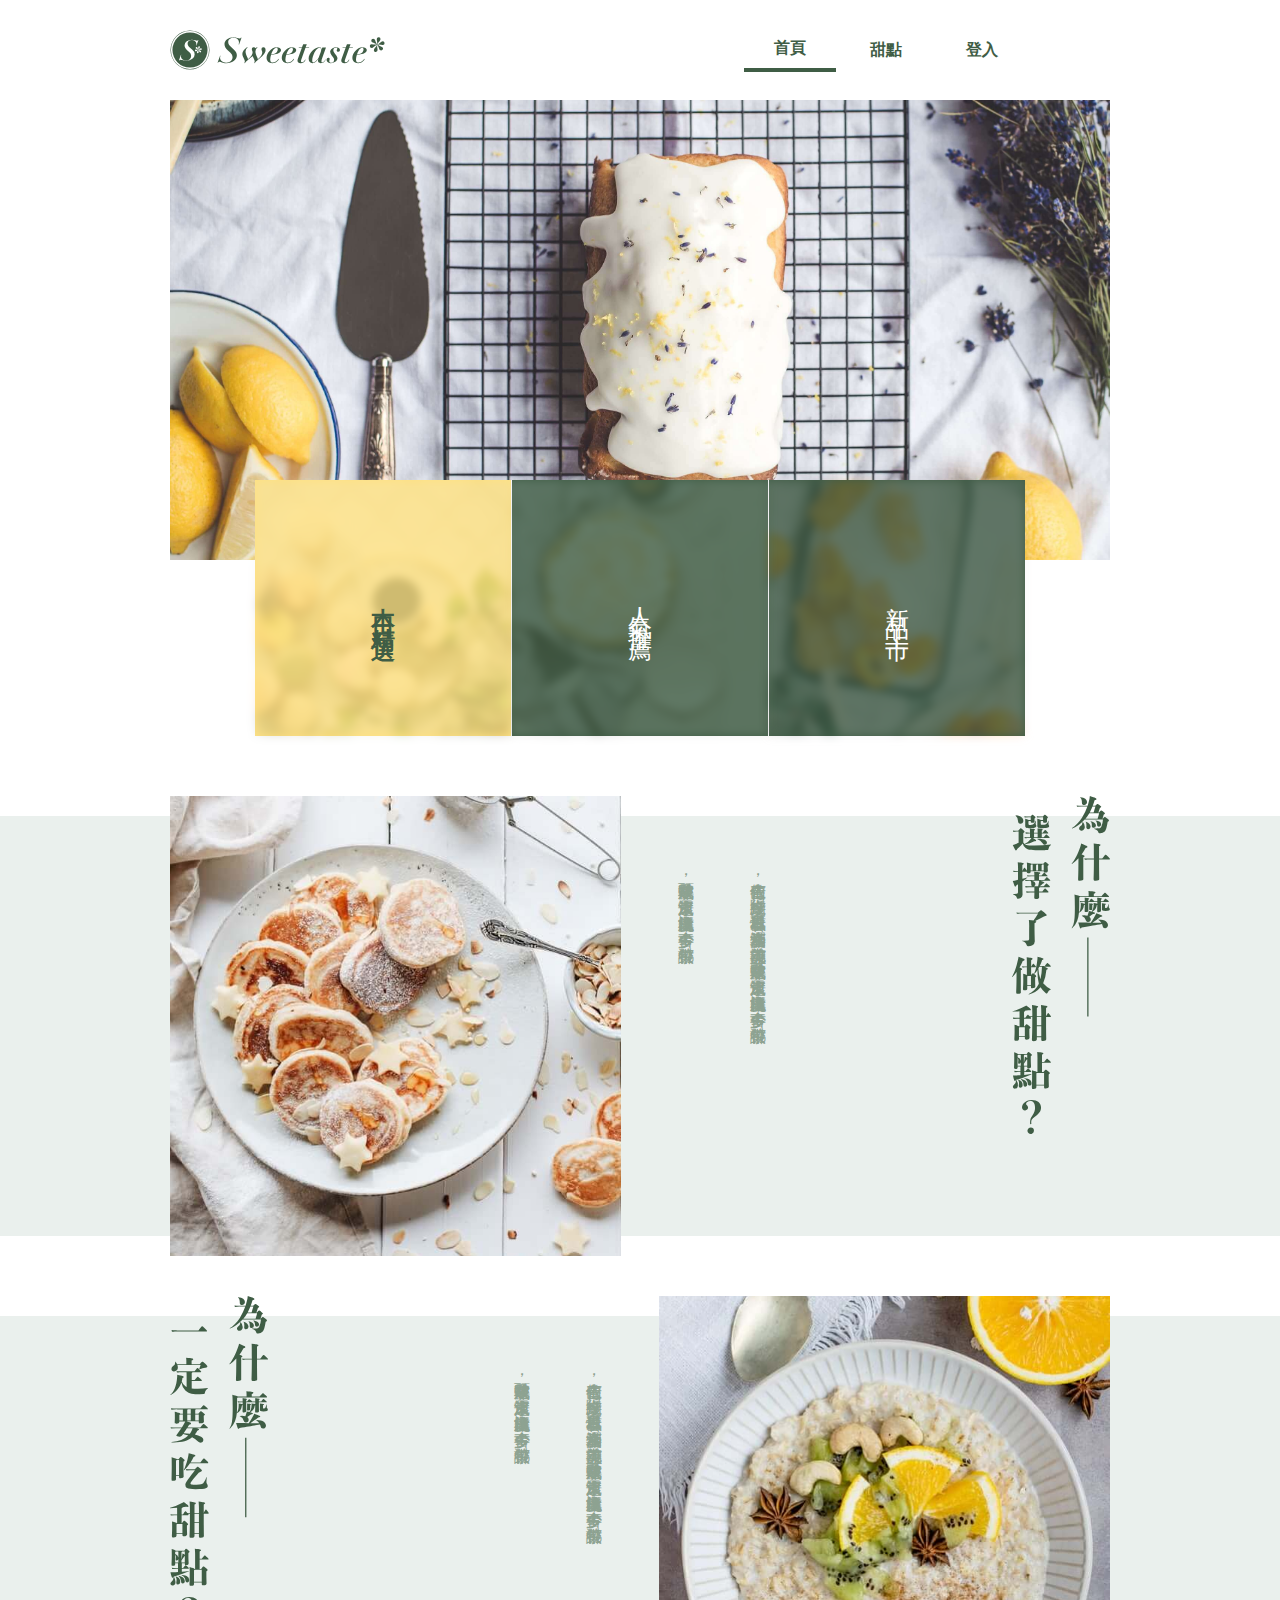
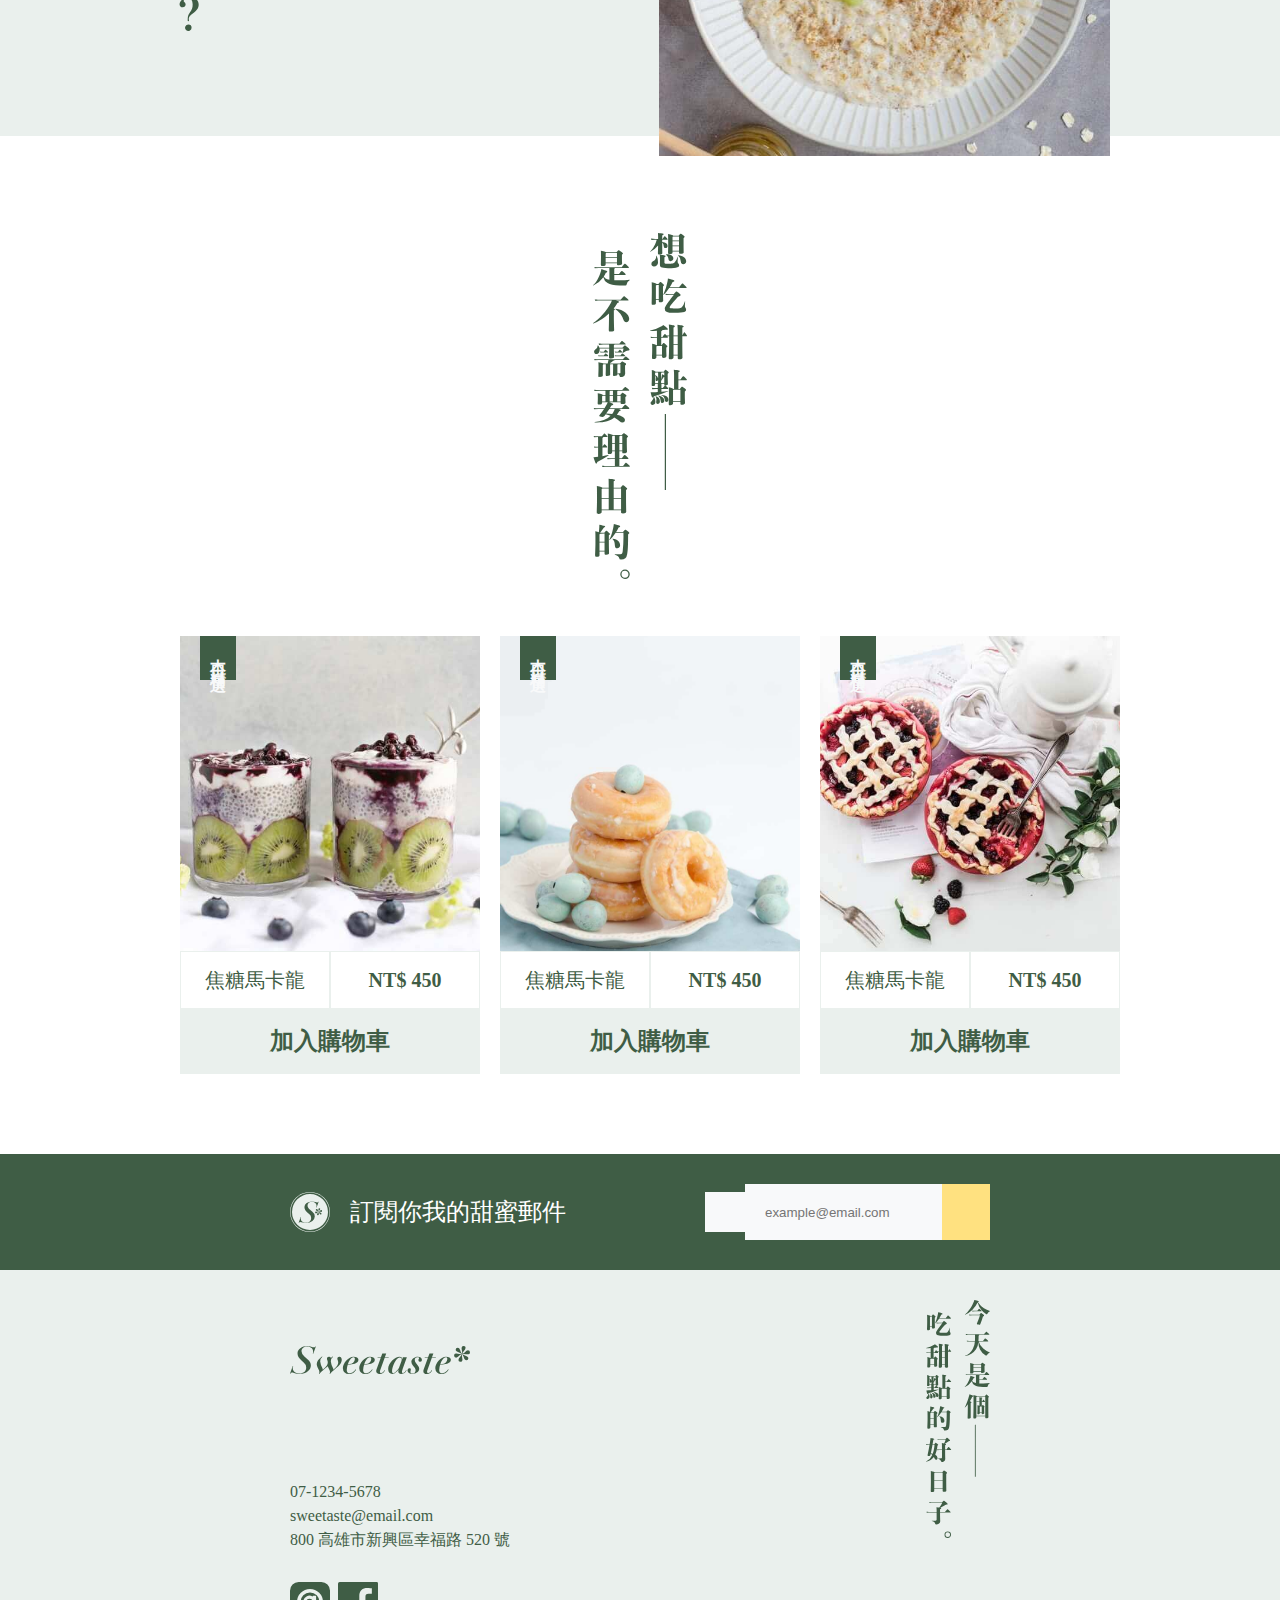
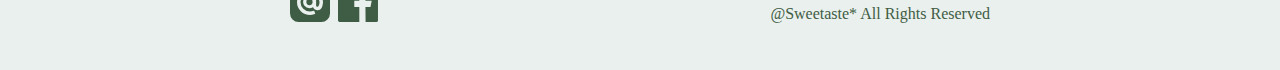
==== index.html @ 7c57084d "小修改" ====
<!DOCTYPE html>
<html lang="zh_TW">

<head>
    <meta charset="UTF-8">
    <meta name="viewport" content="width=device-width, initial-scale=1.0">
    <title>六角PK✧*｡٩(ˊᗜˋ*)و✧*｡</title>
    <!-- IE相容性 -->
    <meta http-equiv="X-UA-Compatible" content="IE=Edge" />
    <!-- Font Awesome -->
    <link rel="stylesheet" href="https://use.fontawesome.com/releases/v5.1.0/css/all.css" integrity="sha384-lKuwvrZot6UHsBSfcMvOkWwlCMgc0TaWr+30HWe3a4ltaBwTZhyTEggF5tJv8tbt"
        crossorigin="anonymous">
    <!-- Google font -->
    <link href="https://fonts.googleapis.com/css?family=Roboto:300,300i,400,400i,500,500i,700,700i,900,900i" rel="stylesheet">
    <!-- CSS -->
    <link rel="Shortcut Icon" type="image/x-icon" href="img/icon/logo.png" />
    <link rel="stylesheet" href="sass/stylesheets/main.css">

</head>

<body>
    <div id="app">
        <nav>
            <div class="w-100">
                <div class="container d-flex">
                    <input type="checkbox" id="hamburger" class="hamburgerCheckBox">
                    <label for="hamburger" class="hamburgerBtn"><i class="fas fa-bars"></i></label>
                    <div class="hamburgerBtnList">
                        <ul>
                            <li class="hamburgerItem"><a href="home.html">首頁</a> </li>
                            <li class="hamburgerItem"><a href="product.html">甜點</a> </li>
                            <li class="hamburgerItem"><a href="login.html">登入</a> </li>
                        </ul>
                    </div>
                    <div class="navLogo d-flex"><a href="home.html"></a></div>
                    <ul class="navPageArea d-flex">
                        <li><a href="home.html" class="navPageBtn d-flex navActive">首頁</a> </li>
                        <li><a href="product.html" class="navPageBtn d-flex">甜點</a> </li>
                        <li><a href="login.html" class="navPageBtn d-flex">登入</a> </li>
                    </ul>
                    <div class="d-flex cartBtn"><a href="cart.html"><i class="fas fa-shopping-cart"></i></a></div>
                </div>
            </div>
        </nav>

        <div class="homePage">
            <div class="container">
                <div class="jumbotron"></div>
                <ul class="blurBoxBar d-flex">
                    <li class="blurBox blurBox_1 blurBoxActive">
                        <div class="blurPic"></div>
                        <p>本日精選</p>
                    </li>
                    <li class="blurBox blurBox_2">
                        <div class="blurPic"></div>
                        <p>人氣推薦</p>
                    </li>
                    <li class="blurBox blurBox_3">
                        <div class="blurPic"></div>
                        <p>新品上市</p>
                    </li>
                </ul>
            </div>
            <div class="imageWell">
                <div class="container d-flex">
                    <div class="md-imageWellTitle md-imageWellTitle_1"></div>
                    <div class="imagePic imagePic_1"></div>
                    <div class="imageInf">青山依舊在，幾度夕陽紅。慣看秋月春風。一壺濁酒喜相逢，浪花淘盡英雄。是非成敗轉頭空，滾滾長江東逝水，白髮漁樵江渚上，古今多少事，都付笑談中。<br><br>
                        是非成敗轉頭空，滾滾長江東逝水，白髮漁樵江渚上，古今多少事，都付笑談中。</div>
                </div>
            </div>
            <div class="imageWell imageWell_2">
                <div class="container d-flex row-reverse">
                    <div class="md-imageWellTitle md-imageWellTitle_2"></div>
                    <div class="imagePic imagePic_2"></div>
                    <div class="imageInf">青山依舊在，幾度夕陽紅。慣看秋月春風。一壺濁酒喜相逢，浪花淘盡英雄。是非成敗轉頭空，滾滾長江東逝水，白髮漁樵江渚上，古今多少事，都付笑談中。<br><br>
                        是非成敗轉頭空，滾滾長江東逝水，白髮漁樵江渚上，古今多少事，都付笑談中。</div>
                </div>
            </div>
            <div class="midSlogan">
                <div class="container">
                    <div class="md-imageWellTitle md-imageWellTitle_3"></div>
                    <div class="jumbotron"></div>
                </div>
            </div>

            <div class="productListArea">
                <div class="container">
                    <ul class="productList">
                        <li class="productListItem">
                            <div class="productListPic productListPic_1">
                                <div class="todayFeatured">本日精選</div>
                                <div class="favoriteIcon"><i class="far fa-heart"></i></div>
                            </div>
                            <div class="d-flex flex-between">
                                <div class="productListName">焦糖馬卡龍</div>
                                <div class="productListMoney">NT$ 450</div>
                            </div>
                            <div class="addToCart">加入購物車</div>
                        </li>
                        <li class="productListItem">
                            <div class="productListPic productListPic_2">
                                <div class="todayFeatured">本日精選</div>
                                <div class="favoriteIcon"><i class="far fa-heart"></i></div>
                            </div>
                            <div class="d-flex flex-between">
                                <div class="productListName">焦糖馬卡龍</div>
                                <div class="productListMoney">NT$ 450</div>
                            </div>
                            <div class="addToCart">加入購物車</div>
                        </li>
                        <li class="productListItem">
                            <div class="productListPic productListPic_3">
                                <div class="todayFeatured">本日精選</div>
                                <div class="favoriteIcon"><i class="far fa-heart"></i></div>
                            </div>
                            <div class="d-flex flex-between">
                                <div class="productListName">焦糖馬卡龍</div>
                                <div class="productListMoney">NT$ 450</div>
                            </div>
                            <div class="addToCart">加入購物車</div>
                        </li>
                    </ul>
                </div>
            </div>
        </div>

        <footer>
            <div class="footerEmailArea">
                <div class="container footerContainer d-flex flex-between">
                    <div class="footerTitleBar d-flex">
                        <div class="footerEmailLogo"></div>
                        <p>訂閱你我的甜蜜郵件</p>
                    </div>
                    <div class="emailBar d-flex">
                        <div class="emailIcon d-flex"><i class="fas fa-envelope"></i></div>
                        <input type="text" placeholder="example@email.com">
                        <button class="submit d-flex emailIcon">
                            <i class="fas fa-arrow-right"></i>
                        </button>
                    </div>
                </div>
            </div>
            <div class="footerInfArea">
                <div class="container footerContainer">
                    <div class="footerInf">
                        <div class="footerInfLogo"></div>
                        <p>07-1234-5678<br>sweetaste@email.com<br>800 高雄市新興區幸福路 520 號</p>
                        <div class="footerTril">
                            <ul class="communityBar d-flex">
                                <li class="communityIcon communityIcon_1"></li>
                                <li class="communityIcon communityIcon_2"></li>
                            </ul>
                            <div class="comInf">@Sweetaste* All Rights Reserved</div>
                        </div>
                    </div>
                </div>
            </div>
        </footer>
    </div>
</body>

</html>
---- sass/stylesheets/main.css ----
/* http://meyerweb.com/eric/tools/css/reset/ 
   v2.0 | 20110126
   License: none (public domain)
*/
/* line 6, ../sass/_reset.scss */
html, body, div, span, applet, object, iframe,
h1, h2, h3, h4, h5, h6, p, blockquote, pre,
a, abbr, acronym, address, big, cite, code,
del, dfn, em, img, ins, kbd, q, s, samp,
small, strike, strong, sub, sup, tt, var,
b, u, i, center,
dl, dt, dd, ol, ul, li,
fieldset, form, label, legend,
table, caption, tbody, tfoot, thead, tr, th, td,
article, aside, canvas, details, embed,
figure, figcaption, footer, header, hgroup,
menu, nav, output, ruby, section, summary,
time, mark, audio, video {
  margin: 0;
  padding: 0;
  border: 0;
  font-size: 100%;
  font: inherit;
  vertical-align: baseline;
}

/* HTML5 display-role reset for older browsers */
/* line 27, ../sass/_reset.scss */
article, aside, details, figcaption, figure,
footer, header, hgroup, menu, nav, section {
  display: block;
}

/* line 31, ../sass/_reset.scss */
body {
  line-height: 1;
}

/* line 34, ../sass/_reset.scss */
ol, ul {
  list-style: none;
}

/* line 37, ../sass/_reset.scss */
blockquote, q {
  quotes: none;
}

/* line 40, ../sass/_reset.scss */
blockquote:before, blockquote:after,
q:before, q:after {
  content: '';
  content: none;
}

/* line 45, ../sass/_reset.scss */
table {
  border-collapse: collapse;
  border-spacing: 0;
}

/* line 1, ../sass/_checkout.sass */
.checkoutContainer {
  max-width: 780px;
  margin: 0 auto;
  padding-top: 20px;
  padding-bottom: 65px;
  display: flex;
}

/* line 7, ../sass/_checkout.sass */
form {
  width: 100%;
}

/* line 9, ../sass/_checkout.sass */
.formArea {
  background-color: #3F5D45;
  padding: 40px;
  box-sizing: border-box;
}
/* line 13, ../sass/_checkout.sass */
.formArea .formTitle {
  display: flex;
}
/* line 15, ../sass/_checkout.sass */
.formArea .formTitle .formNowPage {
  font-size: 36px;
  font-weight: 700;
  width: 100%;
  color: #fff;
  margin-bottom: 30px;
}

/* line 21, ../sass/_checkout.sass */
.progressBar {
  height: 36px;
  line-height: 36px;
  width: 100%;
}
/* line 25, ../sass/_checkout.sass */
.progressBar .progressLine {
  width: 100%;
  border-bottom: 1px solid #8DA291;
}
/* line 28, ../sass/_checkout.sass */
.progressBar .lineChecked {
  border-bottom: 1px solid #F8F9Fa;
}
/* line 30, ../sass/_checkout.sass */
.progressBar .cricle {
  border-radius: 50%;
  border: 1px solid #8DA291;
}
/* line 33, ../sass/_checkout.sass */
.progressBar .cricle {
  width: 20px;
  height: 20px;
  border-radius: nonepx;
  min-width: 20px;
  justify-content: center;
  color: #F8F9Fa;
}
/* line 38, ../sass/_checkout.sass */
.progressBar .criclePoint {
  border-radius: 50%;
  width: 14px;
  height: 14px;
  border-radius: nonepx;
  box-sizing: border-box;
  background-color: #F8F9Fa;
  line-height: 14px;
}
/* line 44, ../sass/_checkout.sass */
.progressBar .cricleChecked {
  background-color: #3F5D45;
  font-size: 20px;
  display: flex;
  align-items: center;
  justify-content: center;
}
/* line 50, ../sass/_checkout.sass */
.progressBar .cricleOnPage {
  border: 1px solid #F8F9Fa;
}
/* line 53, ../sass/_checkout.sass */
.progressBar a i {
  color: #fff;
  font-size: 22px;
}

/* line 57, ../sass/_checkout.sass */
.formContent label {
  display: block;
  width: 100%;
  padding: 0 4px;
  font-weight: 700;
  color: #fff;
  font-size: 20px;
  line-height: 40px;
  cursor: pointer;
  vertical-align: middle;
}
/* line 67, ../sass/_checkout.sass */
.formContent input, .formContent select {
  height: 60px;
  width: 100%;
  border: 4px solid #3F5D45;
  box-sizing: border-box;
  outline: none;
  padding-left: 20px;
  font-size: 20px;
  background-color: #EAF0ED;
  color: #8DA291;
  font-size: 16px;
  font-family: Microsoft JhengHei;
}
/* line 79, ../sass/_checkout.sass */
.formContent .formItem {
  width: 100%;
}
/* line 81, ../sass/_checkout.sass */
.formContent .padding-b {
  margin-bottom: 30px;
  border: 4px solid #3F5D45;
}

/* line 85, ../sass/_checkout.sass */
.formSubmit {
  width: 100%;
  height: 65px;
  background-color: #FFE180;
  font-size: 24px;
  color: #3F5D45;
  font-family: Microsoft JhengHei;
  font-weight: 700;
  transition: 0.3s;
  border: none;
}
/* line 95, ../sass/_checkout.sass */
.formSubmit:hover {
  background-color: #ffd430;
  transform: scale(1.05, 1.05);
  box-shadow: 0px 0px 20px rgba(0, 0, 0, 0.3);
  transition: 0.5s;
}
/* line 99, ../sass/_checkout.sass */
.formSubmit:active {
  transform: scale(1, 1);
}

/* line 102, ../sass/_checkout.sass */
.orderInf {
  margin-left: 20px;
}
/* line 105, ../sass/_checkout.sass */
.orderInf .orderSummary .orderInfTitle, .orderInf .shoppingList .orderInfTitle {
  width: 300px;
  height: 65px;
  line-height: 65px;
  text-align: center;
  font-size: 24px;
  font-weight: 700;
  background-color: #EAF0ED;
}
/* line 113, ../sass/_checkout.sass */
.orderInf .orderSummary .orderInfcard, .orderInf .shoppingList .orderInfcard {
  padding: 16px;
  border: 1px solid #EAF0ED;
}
/* line 116, ../sass/_checkout.sass */
.orderInf .orderSummary .orderInfcard .orderInfText, .orderInf .shoppingList .orderInfcard .orderInfText {
  line-height: 20px;
}
/* line 118, ../sass/_checkout.sass */
.orderInf .orderSummary .orderInfcard .total, .orderInf .shoppingList .orderInfcard .total {
  font-size: 20px;
  font-weight: 700;
  padding-top: 16px;
}
/* line 122, ../sass/_checkout.sass */
.orderInf .shoppingList {
  margin-top: 20px;
}
/* line 124, ../sass/_checkout.sass */
.orderInf .shoppingList .shoppingItem_mid {
  padding: 16px 0;
}
/* line 127, ../sass/_checkout.sass */
.orderInf .shoppingList .shoppingItem .shoppingItemPic {
  width: 120px;
  height: 80px;
  margin-right: 16px;
  background-position: center center;
  background-size: cover;
  background-repeat: no-repeat;
}
/* line 132, ../sass/_checkout.sass */
.orderInf .shoppingList .shoppingItem .shoppingItemPic_1 {
  background-image: url(../../img/x_6.jpg);
}
/* line 134, ../sass/_checkout.sass */
.orderInf .shoppingList .shoppingItem .shoppingItemPic_2 {
  background-image: url(../../img/home_product_2.jpg);
}
/* line 136, ../sass/_checkout.sass */
.orderInf .shoppingList .shoppingItem .shoppingItemPic_3 {
  background-image: url(../../img/cart_3.jpg);
}
/* line 140, ../sass/_checkout.sass */
.orderInf .shoppingList .shoppingItem .shoppingItemInf .shoppingItemName {
  font-size: 16px;
}
/* line 142, ../sass/_checkout.sass */
.orderInf .shoppingList .shoppingItem .shoppingItemMoney {
  text-align: center;
  font-weight: 700;
  padding: 8px;
}

/* line 146, ../sass/_checkout.sass */
.pInvoiceCheckbox {
  text-align: right;
  box-sizing: border-box;
  margin-right: 4px;
  display: flex;
  height: 40px;
  align-items: center;
  font-size: 16px !important;
}
/* line 154, ../sass/_checkout.sass */
.pInvoiceCheckbox input[type="checkbox"] {
  width: 16px !important;
  height: 16px !important;
}

/* line 157, ../sass/_checkout.sass */
.invoiceInput1, .invoiceInput2 {
  display: none;
}

/* line 160, ../sass/_checkout.sass */
#eInvoice:checked .eInvoice {
  background-color: #fff;
}

/* line 163, ../sass/_checkout.sass */
#pInvoice:checked .pInvoice {
  background-color: #fff;
}

/* line 165, ../sass/_checkout.sass */
.invoiceInput1:checked ~ .switchBar > .eInvoice, .invoiceInput2:checked ~ .switchBar > .pInvoice {
  background-color: #fff;
  color: #3F5D45;
}

/* line 168, ../sass/_checkout.sass */
.invoiceInput1:checked ~ div.checkForShow1, .invoiceInput2:checked ~ .checkForShow2 {
  display: block;
  width: 100%;
}

/* line 171, ../sass/_checkout.sass */
.eInvoice, .pInvoice {
  text-align: center;
  padding: 8px !important;
  line-height: 56px;
  box-sizing: border-box;
  width: 100%;
  height: 56px;
  border: 1px solid #fff;
  margin-bottom: 30px;
  font-weight: 700;
  transition: 0.3s;
}
/* line 182, ../sass/_checkout.sass */
.eInvoice:hover, .pInvoice:hover {
  background-color: #8DA291;
}

/* line 184, ../sass/_checkout.sass */
.checkForShow1, .checkForShow2 {
  display: none;
}

/* line 190, ../sass/_checkout.sass */
.sucPage .jumbotron {
  background-image: url(../../img/checkout.jpg);
}
/* line 192, ../sass/_checkout.sass */
.sucPage .jumbotron .progressBar {
  width: 180px;
  background-color: transparent;
}
/* line 195, ../sass/_checkout.sass */
.sucPage .jumbotron .progressBar .progressLine {
  border-bottom: 1px solid #3F5D45;
}
/* line 197, ../sass/_checkout.sass */
.sucPage .jumbotron .progressBar > .cricle {
  border-radius: 50px;
  color: #3F5D45;
  justify-content: center;
  border: none;
}
/* line 202, ../sass/_checkout.sass */
.sucPage .jumbotron .progressBar > .cricle .criclePoint {
  background-color: transparent;
}
/* line 204, ../sass/_checkout.sass */
.sucPage .jumbotron .continueShopping {
  max-width: 300px;
}
/* line 206, ../sass/_checkout.sass */
.sucPage .jumbotron .paySuc {
  min-height: 45px;
  margin-top: 20px;
  width: 100%;
  margin-bottom: 50px;
  background-image: url(../../img/icon/l_pay.svg);
  background-position: center center;
  background-size: cover;
  background-repeat: no-repeat;
  background-size: contain;
}

/* line 214, ../sass/_checkout.sass */
.rwd-d-show {
  display: block;
}

/* line 216, ../sass/_checkout.sass */
.rwd-d-none {
  display: none !important;
  max-width: 480px;
  box-sizing: border-box;
}

@media screen and (max-width: 768px) {
  /* line 223, ../sass/_checkout.sass */
  .orderInf {
    display: none;
  }

  /* line 225, ../sass/_checkout.sass */
  .formArea {
    padding: 5%;
  }

  /* line 227, ../sass/_checkout.sass */
  .checkoutContainer {
    padding-bottom: 0;
  }
}
@media screen and (max-width: 680px) {
  /* line 230, ../sass/_checkout.sass */
  .formArea {
    padding: 30px !important;
  }

  /* line 233, ../sass/_checkout.sass */
  .sucPage .jumbotron {
    margin-bottom: 0 !important;
    height: 520px !important;
  }
}
@media screen and (max-width: 480px) {
  /* line 237, ../sass/_checkout.sass */
  .rwd-d-show {
    display: none !important;
  }

  /* line 239, ../sass/_checkout.sass */
  .rwd-d-none {
    display: block !important;
  }

  /* line 241, ../sass/_checkout.sass */
  .formArea {
    padding: 20px !important;
  }
}
/* line 3, ../sass/_login.sass */
.loginContainer {
  max-width: 780px;
  justify-content: center;
  margin: 0 auto;
  margin-bottom: 30px;
}
/* line 9, ../sass/_login.sass */
.loginContainer .loginForm .formArea {
  padding: 30px;
  padding-bottom: 0;
  height: 315px;
}
/* line 13, ../sass/_login.sass */
.loginContainer .loginForm .formArea .loginTitle {
  font-size: 36px;
  color: #ffffff;
  font-weight: 700;
  width: 100%;
  justify-content: center;
  height: 100px;
  padding-bottom: 30px;
  box-sizing: border-box;
}
/* line 22, ../sass/_login.sass */
.loginContainer .loginForm .formArea .formItem {
  justify-content: space-between;
  width: 100% !important;
  display: flex;
  margin-bottom: 8px;
  box-sizing: border-box;
}
/* line 28, ../sass/_login.sass */
.loginContainer .loginForm .formArea .formItem > input {
  width: 100% !important;
  padding: 0;
}
/* line 32, ../sass/_login.sass */
.loginContainer .loginForm .formArea .remember {
  font-size: 16px;
}
/* line 34, ../sass/_login.sass */
.loginContainer .loginForm .formArea .inputIcon {
  border: 4px solid #3F5D45;
  border-right: 0;
  background-color: #EAF0ED;
  height: 60px;
}
/* line 39, ../sass/_login.sass */
.loginContainer .loginForm .formArea input[type="text"] {
  border-left: 0;
  min-width: 250px;
}
/* line 42, ../sass/_login.sass */
.loginContainer .loginForm .formArea input[type="checkbox"] {
  width: 16px;
  height: 16px;
  border-radius: nonepx;
}

/* line 45, ../sass/_login.sass */
.communityform {
  height: 350px;
  background-color: #EAF0ED;
  color: #8DA291;
}
/* line 49, ../sass/_login.sass */
.communityform .communityAccount {
  padding: 40px 30px;
  justify-content: center;
  margin: auto;
}
/* line 53, ../sass/_login.sass */
.communityform .communityAccount .communitTitle {
  font-size: 24px;
  text-align: center;
  padding-bottom: 32px;
}

/* line 58, ../sass/_login.sass */
.communitItem {
  background-color: #fff;
  height: 56px;
  min-width: 320px;
  margin-bottom: 16px;
  transition: 0.3s;
  background-position: center center;
  background-size: cover;
  background-repeat: no-repeat;
}
/* line 65, ../sass/_login.sass */
.communitItem:hover {
  box-shadow: 0 5px 15px rgba(0, 0, 0, 0.3);
  background-color: #3F5D45;
  transform: scale(1.05, 1.05);
}

/* line 69, ../sass/_login.sass */
.hideCommunityBar {
  display: none !important;
}

/* line 71, ../sass/_login.sass */
.md-communitBox {
  min-width: 0;
  width: 100%;
  display: block;
}

/* line 75, ../sass/_login.sass */
.communitItem_1 {
  background-image: url(../../img/icon/ic-facebook-logotype.svg);
  background-size: auto 20px;
}

/* line 79, ../sass/_login.sass */
.communitItem_2 {
  background-image: url(../../img/icon/ic-google.svg);
  background-size: auto 32px;
}

/* line 82, ../sass/_login.sass */
.communitItem_3 {
  background-image: url(../../img/icon/ic-yahoo.svg);
  background-size: auto 24px;
}

@media screen and (max-width: 768px) {
  /* line 88, ../sass/_login.sass */
  .hideCommunityBar {
    display: block !important;
  }

  /* line 90, ../sass/_login.sass */
  .loginContainer {
    margin-bottom: 0;
  }

  /* line 94, ../sass/_login.sass */
  .loginContainer .formArea {
    height: auto !important;
    padding: 30px 0 10px 0 !important;
  }
  /* line 97, ../sass/_login.sass */
  .loginContainer .formItem {
    padding: 0 30px;
  }
  /* line 99, ../sass/_login.sass */
  .loginContainer .formItem:first-child {
    padding: 30px;
    background-color: #EAF0ED;
    height: 116px;
    margin-bottom: 28px !important;
  }
  /* line 104, ../sass/_login.sass */
  .loginContainer .formItem:first-child .communityBar {
    width: 100% !important;
  }
  /* line 106, ../sass/_login.sass */
  .loginContainer .formItem:first-child .communityBar .md-communitBox {
    box-sizing: border-box;
    margin: 0;
    border: 1px solid #EAF0ED;
  }

  /* line 111, ../sass/_login.sass */
  .communityform {
    display: none;
  }

  /* line 113, ../sass/_login.sass */
  .loginForm {
    max-width: 100%;
    width: 100% !important;
  }
  /* line 116, ../sass/_login.sass */
  .loginForm .formContent {
    width: 100%;
  }
}
@media screen and (max-width: 680px) {
  /* line 119, ../sass/_login.sass */
  .communitItem_1 {
    background-size: auto 18px;
  }

  /* line 121, ../sass/_login.sass */
  .communitItem_2 {
    background-size: auto 24px;
  }

  /* line 123, ../sass/_login.sass */
  .communitItem_3 {
    background-size: auto 20px;
  }
}
@media screen and (max-width: 480px) {
  /* line 126, ../sass/_login.sass */
  .communitItem_1 {
    background-size: auto 14px;
  }

  /* line 128, ../sass/_login.sass */
  .communitItem_2 {
    background-size: auto 20px;
  }

  /* line 130, ../sass/_login.sass */
  .communitItem_3 {
    background-size: auto 16px;
  }

  /* line 133, ../sass/_login.sass */
  .formItem input[type="text"] {
    min-width: 0 !important;
  }
}
/* line 2, ../sass/_cart.sass */
.cartContent {
  margin-top: 30px;
  padding-bottom: 30px;
  margin-bottom: auto;
}
/* line 6, ../sass/_cart.sass */
.cartContent .cartTitle {
  height: 65px;
  line-height: 65px;
}

/* line 9, ../sass/_cart.sass */
.cartTitle, .orderListTitle {
  color: #3F5D45;
  background-color: #EAF0ED;
  text-align: center;
  font-size: 24px;
  font-weight: 700;
  margin-bottom: 30px;
}

/* line 16, ../sass/_cart.sass */
.cartItem {
  box-sizing: border-box;
  width: 100%;
  min-height: 130px;
  padding-bottom: 20px;
  font-size: 20px;
}
/* line 22, ../sass/_cart.sass */
.cartItem .cartItemPic {
  width: 110px;
  height: 110px;
  border-radius: nonepx;
  background-position: center center;
  background-size: cover;
  background-repeat: no-repeat;
}
/* line 25, ../sass/_cart.sass */
.cartItem .cartItemPic_1 {
  background-image: url(../../img/x_6.jpg);
}
/* line 27, ../sass/_cart.sass */
.cartItem .cartItemPic_2 {
  background-image: url(../../img/home_product_2.jpg);
}
/* line 29, ../sass/_cart.sass */
.cartItem .cartItemPic_3 {
  background-image: url(../../img/cart_3.jpg);
}
/* line 32, ../sass/_cart.sass */
.cartItem .cartItemName .cartItemNameUnitPrice {
  text-align: center;
}
/* line 34, ../sass/_cart.sass */
.cartItem .cartItemCountBar {
  display: flex;
}
/* line 36, ../sass/_cart.sass */
.cartItem .cartItemCountBar .cartItemBox {
  width: 48px;
  height: 48px;
  border-radius: nonepx;
  line-height: 48px;
  text-align: center;
  border: 1px solid #EAF0ED;
}
/* line 41, ../sass/_cart.sass */
.cartItem .cartItemCountBar .cartItemCountAdd, .cartItem .cartItemCountBar .cartItemCountDecrease {
  cursor: pointer;
  transition: 0.3s;
}
/* line 44, ../sass/_cart.sass */
.cartItem .cartItemCountBar .cartItemCountAdd:hover, .cartItem .cartItemCountBar .cartItemCountDecrease:hover {
  background-color: #F8F9Fa;
  box-shadow: 0px 0px 5px rgba(0, 0, 0, 0.3);
}
/* line 47, ../sass/_cart.sass */
.cartItem .cartItemMoney {
  font-weight: 700;
}
/* line 49, ../sass/_cart.sass */
.cartItem .cartItemDelete {
  color: #8DA291;
  cursor: pointer;
}
/* line 52, ../sass/_cart.sass */
.cartItem .cartItemDelete:hover {
  color: #FFE180;
  transform: scale();
}

/* line 59, ../sass/_cart.sass */
.orderContainer .formSubmit {
  margin-bottom: 240px;
}

/* line 62, ../sass/_cart.sass */
.orderContent {
  width: 300px;
  background-color: #3F5D45;
  color: #EAF0ED;
  padding: 20px 0 4px 0;
  box-sizing: border-box;
}
/* line 68, ../sass/_cart.sass */
.orderContent .orderInfcard {
  border: none !important;
  border-top: 1px solid #EAF0ED;
}
/* line 71, ../sass/_cart.sass */
.orderContent .orderListTitle {
  box-sizing: border-box;
  background-color: transparent;
  color: #EAF0ED;
  padding-bottom: 20px;
  margin: 0 20px;
  border-bottom: 1px solid #EAF0ED;
}

/* line 78, ../sass/_cart.sass */
.formSubmit {
  display: block;
  text-decoration: none;
  width: 100%;
  line-height: 65px;
  text-align: center;
  cursor: pointer;
}

/* line 85, ../sass/_cart.sass */
.cart-d-block {
  display: none !important;
}

@media screen and (max-width: 992px) {
  /* line 89, ../sass/_cart.sass */
  .cartPage {
    flex-direction: column;
    padding: 0 !important;
  }
  /* line 92, ../sass/_cart.sass */
  .cartPage .cartContent {
    margin-top: 0;
  }
  /* line 94, ../sass/_cart.sass */
  .cartPage .cartContent .cartItem {
    padding: 0 30px 15px 30px;
  }

  /* line 96, ../sass/_cart.sass */
  .orderContainer {
    margin: 0;
    width: 100%;
  }
  /* line 99, ../sass/_cart.sass */
  .orderContainer .orderSummary {
    width: 100%;
  }
  /* line 101, ../sass/_cart.sass */
  .orderContainer .formSubmit {
    margin: 0;
    max-width: 100%;
  }
}
@media screen and (max-width: 768px) {
  /* line 106, ../sass/_cart.sass */
  .cartItemPic {
    width: 160px !important;
  }

  /* line 108, ../sass/_cart.sass */
  .md-d-none {
    min-width: 120px;
  }

  /* line 110, ../sass/_cart.sass */
  .md-flexSet {
    max-width: 45% !important;
  }
  /* line 112, ../sass/_cart.sass */
  .md-flexSet .cartItem {
    padding: 30px;
  }
}
@media screen and (max-width: 680px) {
  /* line 115, ../sass/_cart.sass */
  .md-flexSet {
    flex-direction: column;
    flex-wrap: wrap;
  }
  /* line 118, ../sass/_cart.sass */
  .md-flexSet .cartItemCountBar {
    margin-top: 8px;
  }

  /* line 120, ../sass/_cart.sass */
  .md-d-none {
    display: none !important;
  }

  /* line 122, ../sass/_cart.sass */
  .cartTitle {
    margin: 0;
  }

  /* line 124, ../sass/_cart.sass */
  .cart-d-block {
    display: block !important;
    height: 45px;
    line-height: 45px;
    width: 100%;
    text-align: right;
  }
  /* line 130, ../sass/_cart.sass */
  .cart-d-block .cartItemDelete {
    display: none;
  }
  /* line 132, ../sass/_cart.sass */
  .cart-d-block .cartItemMoney {
    border-top: 1px solid #EAF0ED;
    border-bottom: 1px solid #EAF0ED;
    margin-right: 20px;
    font-size: 20px;
    font-weight: 700;
  }

  /* line 138, ../sass/_cart.sass */
  .cartItem {
    padding-bottom: 8.5px !important;
    padding-top: 30px !important;
  }

  /* line 141, ../sass/_cart.sass */
  .cartItem:first-child {
    padding-top: 0 !important;
  }

  /* line 143, ../sass/_cart.sass */
  .cartItemPic {
    width: 50% !important;
    max-width: 40%;
  }
}
@media screen and (max-width: 480px) {
  /* line 147, ../sass/_cart.sass */
  .cartItemPic {
    max-width: 45%;
  }
}
/* line 2, ../sass/_product.sass */
.productPage .jumbotron {
  background-image: url(../../img/productConcept.jpg);
  position: relative;
}
/* line 5, ../sass/_product.sass */
.productPage .jumbotron .jumbotronText {
  position: absolute;
  right: 40px;
  top: 40px;
  background-image: url(../../img/icon/s_NoReason.svg);
  background-position: center center;
  background-size: cover;
  background-repeat: no-repeat;
  width: 10%;
  height: 70%;
  border-radius: nonepx;
  background-size: contain;
  background-position: top;
}

/* line 14, ../sass/_product.sass */
.productContainer {
  display: flex;
  align-items: flex-start;
  justify-content: space-between;
}
/* line 19, ../sass/_product.sass */
.productContainer .positioning {
  position: relative;
  min-width: 300px;
}
/* line 22, ../sass/_product.sass */
.productContainer .productSort {
  width: 100%;
  position: absolute;
  text-align: center;
  font-size: 24px;
  color: #3F5D45;
  font-weight: 700;
}
/* line 29, ../sass/_product.sass */
.productContainer .productSort .productSortItem {
  height: 65px;
  line-height: 65px;
  box-sizing: border-box;
  border: 1px solid #EAF0ED;
  transition: 0.3s;
  cursor: pointer;
}
/* line 36, ../sass/_product.sass */
.productContainer .productSort .productSortItem:hover {
  background-color: #FFE180;
  box-shadow: 0 0 15px rgba(0, 0, 0, 0.3);
}
/* line 39, ../sass/_product.sass */
.productContainer .productSort .productSortTitle {
  background-color: #3F5D45;
  height: 65px;
  line-height: 65px;
  color: #fff;
}
/* line 44, ../sass/_product.sass */
.productContainer .productSort .productSortItemActive {
  background-color: #EAF0ED;
}
/* line 46, ../sass/_product.sass */
.productContainer .productSort .productSortItemActive:hover {
  background-color: #EAF0ED;
  color: #3F5D45;
  box-shadow: none;
  cursor: auto;
}

/* line 52, ../sass/_product.sass */
.productListArea {
  width: 100%;
}
/* line 54, ../sass/_product.sass */
.productListArea .productList {
  display: flex;
  flex-wrap: wrap;
}

/* line 57, ../sass/_product.sass */
.productListItem {
  width: 300px;
  margin-left: 20px;
  margin-bottom: 20px;
  position: relative;
  color: #3F5D45;
  text-align: center;
}
/* line 64, ../sass/_product.sass */
.productListItem .productListPic {
  background-position: center center;
  background-size: cover;
  background-repeat: no-repeat;
  height: 315px;
}
/* line 67, ../sass/_product.sass */
.productListItem .productListPic_1 {
  background-image: url(../../img/product_Item_1.jpg);
}
/* line 69, ../sass/_product.sass */
.productListItem .productListPic_2 {
  background-image: url(../../img/home_product_1.jpg);
}
/* line 71, ../sass/_product.sass */
.productListItem .productListPic_3 {
  background-image: url(../../img/cart_3.jpg);
}
/* line 73, ../sass/_product.sass */
.productListItem .productListPic_4 {
  background-image: url(../../img/home_product_4.jpg);
}
/* line 75, ../sass/_product.sass */
.productListItem .productListPic_5 {
  background-image: url(../../img/home_product_2.jpg);
}
/* line 77, ../sass/_product.sass */
.productListItem .productListPic_6 {
  background-image: url(../../img/product_item_4.jpg);
}
/* line 80, ../sass/_product.sass */
.productListItem .todayFeatured {
  position: relative;
  width: 36px;
  background-color: #3F5D45;
  color: #F8F9Fa;
  writing-mode: vertical-lr;
  display: flex;
  align-items: center;
  justify-content: center;
  padding: 10px;
  letter-spacing: 6px;
  box-sizing: border-box;
  font-weight: 700;
  left: 20px;
}
/* line 94, ../sass/_product.sass */
.productListItem .favoriteIcon {
  font-size: 20px;
  position: absolute;
  top: 10px;
  right: 10px;
  font-weight: 700;
  transition: 0.3s;
  border-radius: 100px;
  padding: 10px;
}
/* line 103, ../sass/_product.sass */
.productListItem .favoriteIcon:hover {
  transform: scale(1.2, 1.2);
  color: #ffd430;
}

/* line 106, ../sass/_product.sass */
.productListName, .productListMoney {
  border: 1px solid #EAF0ED;
  font-size: 20px;
  width: 100%;
  height: 56px;
  line-height: 56px;
}

/* line 112, ../sass/_product.sass */
.productListMoney {
  font-weight: 700;
  min-width: 130px;
}

/* line 115, ../sass/_product.sass */
.addToCart {
  font-size: 24px;
  font-weight: 700;
  height: 65px;
  line-height: 65px;
  background-color: #EAF0ED;
  transition: 0.3s;
  cursor: pointer;
}
/* line 123, ../sass/_product.sass */
.addToCart:hover {
  box-shadow: 0px 0px 15px rgba(0, 0, 0, 0.3);
  color: #F8F9Fa;
  background-color: #3F5D45;
}

/* line 127, ../sass/_product.sass */
.paginationBar {
  justify-content: flex-end;
  margin-bottom: 60px;
}
/* line 131, ../sass/_product.sass */
.paginationBar .paginationBox {
  width: 60px;
  height: 60px;
  border-radius: nonepx;
  text-align: center;
  line-height: 60px;
  font-size: 20px;
  cursor: pointer;
  box-sizing: border-box;
  border: 1px solid #EAF0ED;
}
/* line 140, ../sass/_product.sass */
.paginationBar .paginationBoxActive, .paginationBar .paginationBox:hover {
  background-color: #3F5D45;
  color: #F8F9Fa;
}
/* line 143, ../sass/_product.sass */
.paginationBar .paginationBoxActive:hover {
  background-color: #3F5D45 !important;
  color: #F8F9Fa !important;
  box-shadow: none !important;
  transform: translateY(0px) !important;
  cursor: auto;
}
/* line 149, ../sass/_product.sass */
.paginationBar .paginationBox:hover {
  box-shadow: 0 0 15px rgba(0, 0, 0, 0.2);
  background-color: #EAF0ED;
  transform: translateY(-2px);
  color: #3F5D45;
}

@media screen and (max-width: 992px) {
  /* line 156, ../sass/_product.sass */
  .jumbotron {
    margin-bottom: 30px !important;
  }

  /* line 158, ../sass/_product.sass */
  .productContainer {
    display: flex;
    flex-direction: column;
  }
  /* line 161, ../sass/_product.sass */
  .productContainer .positioning {
    width: 100% !important;
  }
  /* line 163, ../sass/_product.sass */
  .productContainer .positioning .productSort {
    display: flex;
    flex-direction: column;
    font-size: 20px;
  }
  /* line 167, ../sass/_product.sass */
  .productContainer .positioning .productSort .productSortTitle {
    display: block;
  }
  /* line 169, ../sass/_product.sass */
  .productContainer .positioning .productSort ul {
    width: 100%;
    display: flex;
    justify-content: space-between;
  }
  /* line 173, ../sass/_product.sass */
  .productContainer .positioning .productSort ul li {
    width: 100%;
  }

  /* line 175, ../sass/_product.sass */
  .productListArea {
    margin-top: 150px;
  }
  /* line 177, ../sass/_product.sass */
  .productListArea .productListItem {
    width: 48%;
    margin: 1%;
    box-sizing: border-box;
  }
}
@media screen and (max-width: 768px) {
  /* line 183, ../sass/_product.sass */
  .jumbotron {
    margin-bottom: 0px !important;
  }

  /* line 185, ../sass/_product.sass */
  .productListArea {
    margin-top: 340px;
  }
  /* line 187, ../sass/_product.sass */
  .productListArea .productListItem {
    width: 45%;
    margin: 10px auto;
    box-sizing: border-box;
  }
  /* line 191, ../sass/_product.sass */
  .productListArea .productSort {
    font-size: 20px;
  }
  /* line 193, ../sass/_product.sass */
  .productListArea .productSort .productSortTitle {
    display: block;
  }

  /* line 195, ../sass/_product.sass */
  .productSortList {
    flex-direction: column;
  }

  /* line 197, ../sass/_product.sass */
  .productSortItem {
    width: 100%;
  }

  /* line 199, ../sass/_product.sass */
  .paginationBar {
    margin-top: 20px;
    margin-bottom: 30px;
    justify-content: center;
  }
}
@media screen and (max-width: 680px) {
  /* line 204, ../sass/_product.sass */
  .productListItem {
    width: 90% !important;
    margin: 10px auto;
    box-sizing: border-box;
  }

  /* line 208, ../sass/_product.sass */
  .jumbotron {
    height: 75vw;
    min-height: 0px !important;
  }
}
/* line 1, ../sass/_home.sass */
.homePage {
  margin-bottom: 60px;
}
/* line 3, ../sass/_home.sass */
.homePage .jumbotron {
  margin-bottom: 0;
  background-image: url(../../img/home_Concept.jpg);
}
/* line 6, ../sass/_home.sass */
.homePage .blurBoxBar {
  justify-content: center;
  transform: translateY(-80px);
}
/* line 9, ../sass/_home.sass */
.homePage .blurBoxBar .blurBox {
  background-position: center center;
  background-size: cover;
  background-repeat: no-repeat;
  width: 100%;
  max-width: 256px;
  height: 256px;
  display: flex;
  justify-content: center;
  align-items: center;
  writing-mode: vertical-lr;
  font-size: 24px;
  letter-spacing: 10px;
  color: #fff;
  background-color: #3F5D45;
  position: relative;
  transition: 0.3s;
  cursor: pointer;
}
/* line 25, ../sass/_home.sass */
.homePage .blurBoxBar .blurBox > p {
  position: relative;
  z-index: 3;
}
/* line 28, ../sass/_home.sass */
.homePage .blurBoxBar .blurBox .blurPic {
  filter: blur(5px) opacity(20%);
  position: absolute;
  z-index: 2;
  background-position: center center;
  background-size: cover;
  background-repeat: no-repeat;
  width: 100%;
  height: 100%;
  border-radius: nonepx;
}
/* line 34, ../sass/_home.sass */
.homePage .blurBoxBar .blurBox.blurBoxActive, .homePage .blurBoxBar .blurBox:hover {
  background-color: #FFE180;
  color: #3F5D45;
  font-weight: 700;
}
/* line 39, ../sass/_home.sass */
.homePage .blurBoxBar .blurBox_1 .blurPic {
  background-image: url(../../img/home_sheBox_1.jpg);
}
/* line 41, ../sass/_home.sass */
.homePage .blurBoxBar .blurBox_2 {
  border-left: 1px solid #F8F9Fa;
  border-right: 1px solid #F8F9Fa;
}
/* line 44, ../sass/_home.sass */
.homePage .blurBoxBar .blurBox_2 .blurPic {
  background-image: url(../../img/home_sheBox_2.jpg);
}
/* line 47, ../sass/_home.sass */
.homePage .blurBoxBar .blurBox_3 .blurPic {
  background-image: url(../../img/home_sheBox_3.jpg);
  transform: rotate(180deg);
}
/* line 50, ../sass/_home.sass */
.homePage .md-imageWellTitle {
  height: 120px;
  width: 100%;
  display: none;
  background-position: center;
  background-size: auto 50%;
  background-repeat: no-repeat;
}
/* line 55, ../sass/_home.sass */
.homePage .md-imageWellTitle_3 {
  background-image: url(../../img/icon/s_NoReason-r.svg);
}
/* line 57, ../sass/_home.sass */
.homePage .imageWell {
  background-color: #EAF0ED;
  height: 420px;
  margin-bottom: 80px;
}
/* line 61, ../sass/_home.sass */
.homePage .imageWell .md-imageWellTitle_1 {
  background-image: url(../../img/icon/s_whyDo-r.svg);
}
/* line 63, ../sass/_home.sass */
.homePage .imageWell .md-imageWellTitle_2 {
  background-image: url(../../img/icon/s_why-r.svg);
}
/* line 66, ../sass/_home.sass */
.homePage .imageWell .imagePic {
  background-position: center center;
  background-size: cover;
  background-repeat: no-repeat;
  height: 460px;
  width: 48%;
}
/* line 70, ../sass/_home.sass */
.homePage .imageWell .imagePic_1 {
  background-image: url(../../img/home_leftPic.jpg);
}
/* line 72, ../sass/_home.sass */
.homePage .imageWell .imagePic_2 {
  background-image: url(../../img/home_rightPic.jpg);
}
/* line 74, ../sass/_home.sass */
.homePage .imageWell .imageInf {
  background-position: 100% 0%;
  background-size: 20%;
  background-repeat: no-repeat;
  height: 460px;
  width: 52%;
  padding: 8% 5%;
  box-sizing: border-box;
  background-image: url(../../img/icon/l_whyDo.svg);
  writing-mode: vertical-rl;
  display: flex;
  line-height: 36px;
  font-size: 16px;
  color: #8DA291;
  align-items: flex-end;
}
/* line 87, ../sass/_home.sass */
.homePage .imageWell_2 {
  margin-bottom: 40px;
}
/* line 89, ../sass/_home.sass */
.homePage .imageWell_2 .imageInf {
  background-position: 0% 0%;
  background-size: 20%;
  background-repeat: no-repeat;
  background-image: url(../../img/icon/l_why.svg);
  align-items: flex-start;
}
/* line 94, ../sass/_home.sass */
.homePage .midSlogan .jumbotron {
  background-position: center;
  background-size: 10%;
  background-repeat: no-repeat;
  background-image: url(../../img/icon/s_NoReason.svg);
}
/* line 97, ../sass/_home.sass */
.homePage .productListArea {
  margin: 0;
}
/* line 99, ../sass/_home.sass */
.homePage .productListArea .container {
  padding: 0;
}

@media screen and (max-width: 768px) {
  /* line 105, ../sass/_home.sass */
  .homePage .blurBoxBar {
    transform: translateY(0);
  }
  /* line 107, ../sass/_home.sass */
  .homePage .imageWell {
    height: auto;
    margin-bottom: 0;
    background-color: #F8F9Fa;
  }
  /* line 111, ../sass/_home.sass */
  .homePage .imageWell > .container {
    display: flex;
    flex-direction: column;
  }
  /* line 114, ../sass/_home.sass */
  .homePage .imageWell > .container .imagePic {
    width: 100%;
    min-height: 250px;
    height: auto;
  }
  /* line 118, ../sass/_home.sass */
  .homePage .imageWell > .container .imageInf {
    background-color: #EAF0ED;
    height: auto;
    writing-mode: horizontal-tb;
    background-image: none;
    padding: 0;
    width: 100%;
    padding: 30px 10%;
  }
  /* line 126, ../sass/_home.sass */
  .homePage .md-imageWellTitle {
    display: block !important;
  }
  /* line 129, ../sass/_home.sass */
  .homePage .midSlogan .jumbotron {
    display: none;
  }
}
@media screen and (max-width: 680px) {
  /* line 134, ../sass/_home.sass */
  .homePage .blurBoxBar .blurBox {
    height: 180px;
    font-size: 20px;
  }
}
/* line 26, ../sass/main.sass */
body, html {
  font-family: Microsoft JhengHei;
  color: #3F5D45;
}

/* line 32, ../sass/main.sass */
a:link, a:visited, a:active {
  text-decoration: none;
  color: #3F5D45 !important;
}

/* line 35, ../sass/main.sass */
.flex-start {
  align-items: flex-start;
}

/* line 37, ../sass/main.sass */
.flex-wrap {
  flex-wrap: wrap;
}

/* line 39, ../sass/main.sass */
.w-50 {
  width: 50%;
}

/* line 41, ../sass/main.sass */
.w-100 {
  width: 100% !important;
}

/* line 43, ../sass/main.sass */
.h-100 {
  height: 100% !important;
}

/* line 45, ../sass/main.sass */
.container {
  max-width: 960px;
  padding: 0 10px;
  margin: 0 auto;
  box-sizing: border-box;
  height: 100%;
}

/* line 51, ../sass/main.sass */
.footerContainer {
  max-width: 720px;
}

/* line 53, ../sass/main.sass */
.d-flex {
  display: flex;
  align-items: center;
}

/* line 56, ../sass/main.sass */
.flex-between {
  justify-content: space-between;
}

/* line 58, ../sass/main.sass */
.flex-column {
  flex-direction: column;
}

/* line 60, ../sass/main.sass */
.row-reverse {
  flex-direction: row-reverse;
}

/* line 63, ../sass/main.sass */
nav {
  min-height: 100px;
  display: flex;
  position: relative;
}
/* line 67, ../sass/main.sass */
nav .hamburgerCheckBox {
  display: none;
}
/* line 69, ../sass/main.sass */
nav .hamburgerCheckBox:checked ~ .hamburgerBtnList {
  display: block;
}
/* line 71, ../sass/main.sass */
nav .hamburgerCheckBox:checked ~ .hamburgerBtn {
  background-color: #EAF0ED;
}
/* line 73, ../sass/main.sass */
nav .hamburgerBtn {
  font-size: 24px;
  display: none;
  border-radius: 8px;
}
/* line 77, ../sass/main.sass */
nav .hamburgerBtnList {
  box-shadow: 5px 0 8px rgba(0, 0, 0, 0.2);
  display: none;
  font-size: 24px;
  transition: 0.3s;
  position: absolute;
  top: 100px;
  left: 0px;
  background-color: #fff;
  padding: 0;
  z-index: 100;
  height: 90vh;
}
/* line 90, ../sass/main.sass */
nav .hamburgerBtnList .hamburgerItem a {
  display: block;
  padding: 20px;
  min-width: 250px;
  text-align: center;
  transition: 0.3s;
}
/* line 96, ../sass/main.sass */
nav .hamburgerBtnList .hamburgerItem a:hover {
  background-color: #FFE180;
}
/* line 98, ../sass/main.sass */
nav .hamburgerBtnList .hamburgerItem a:active {
  transform: scale(1.05, 1.05);
}
/* line 101, ../sass/main.sass */
nav .navLogo {
  width: 100%;
  height: 100%;
  border-radius: nonepx;
}
/* line 103, ../sass/main.sass */
nav .navLogo a {
  min-width: 250px;
  display: block;
  background-image: url(../../img/icon/logo_dark.svg);
  height: 40px;
  background-size: auto 100%;
  background-repeat: no-repeat;
  cursor: pointer;
}
/* line 111, ../sass/main.sass */
nav .navPageArea {
  height: 100%;
  margin-left: auto;
}
/* line 114, ../sass/main.sass */
nav .navPageArea .navPageBtn {
  text-decoration: none;
  padding: 0 30px;
  height: 40px;
  min-width: 32px;
  font-weight: 700;
  margin: 0 2px;
}
/* line 121, ../sass/main.sass */
nav .navPageArea .navPageBtn:hover {
  border-bottom: 4px solid #3F5D45;
  transition: 0.2s;
}
/* line 124, ../sass/main.sass */
nav .navPageArea .navPageBtn:active {
  transform: scale(1.05, 1.05);
}
/* line 126, ../sass/main.sass */
nav .navPageArea .navActive {
  border-bottom: 4px solid #3F5D45;
}
/* line 128, ../sass/main.sass */
nav .cartBtn {
  padding: 30px 30px 30px 50px;
  font-size: 24px;
  box-sizing: border-box;
  position: relative;
}
/* line 133, ../sass/main.sass */
nav .cartBtn i {
  transition: 0.3s;
}
/* line 136, ../sass/main.sass */
nav .cartBtn:hover i {
  color: #ffd430;
  transform: scale(1.2, 1.2) rotate(-360deg);
}
/* line 139, ../sass/main.sass */
nav .cartBtn:hover:after {
  display: block;
  opacity: 1;
}
/* line 143, ../sass/main.sass */
nav .cartBtn:hover:active i {
  transform: scale(0.9, 0.9);
}
/* line 146, ../sass/main.sass */
nav .cartBtn:after {
  position: absolute;
  display: none;
  opacity: 0;
  content: "There are no items in the shopping cart.";
  line-height: 50px;
  text-align: center;
  top: 100px;
  right: 0;
  height: 150px;
  width: 250px;
  z-index: 100;
  font-size: 20px;
  transition: 0.3s;
  box-sizing: border-box;
  padding: 20px;
  background-color: #EAF0ED;
}

/* line 164, ../sass/main.sass */
.inputIcon {
  height: 100%;
  padding: 16px 20px;
  box-sizing: border-box;
  background-color: #fff;
  border: none;
  outline: none;
}

/* line 171, ../sass/main.sass */
.footerEmailArea {
  background-color: #3F5D45;
  color: #fff;
  min-height: 116px;
  padding: 30px 0;
  box-sizing: border-box;
}
/* line 177, ../sass/main.sass */
.footerEmailArea p {
  font-size: 24px;
}
/* line 179, ../sass/main.sass */
.footerEmailArea .footerEmailLogo {
  width: 40px;
  height: 40px;
  border-radius: nonepx;
  margin-right: 20px;
  background-size: cover;
  background-image: url(../../img/icon/logo-light.svg);
}
/* line 184, ../sass/main.sass */
.footerEmailArea .emailBar {
  height: 56px;
  color: #3F5D45;
}
/* line 187, ../sass/main.sass */
.footerEmailArea .emailBar > input {
  height: 56px;
  border: none;
  outline: none;
  padding: 0;
  padding-left: 20px;
  background: #F8F9Fa;
  width: 100%;
}
/* line 195, ../sass/main.sass */
.footerEmailArea .emailIcon {
  padding: 20px;
  background: #F8F9Fa;
}
/* line 198, ../sass/main.sass */
.footerEmailArea .submit {
  height: 100%;
  padding: 16px 24px;
  background-color: #FFE180;
  border: 0;
  outline: 0;
  cursor: pointer;
  transition: 0.3s;
}
/* line 206, ../sass/main.sass */
.footerEmailArea .submit:hover {
  background-color: #ffd430;
  box-shadow: 0 0 10px rgba(0, 0, 0, 0.3);
}
/* line 209, ../sass/main.sass */
.footerEmailArea .submit:active {
  transform: scale(1.03, 1.03);
}

/* line 211, ../sass/main.sass */
.footerInfArea {
  background-color: #EAF0ED;
  padding: 30px 0;
  color: #3F5D45;
}
/* line 215, ../sass/main.sass */
.footerInfArea .footerInf {
  background-image: url(../../img/icon/s_DessertDay.svg);
  background-repeat: no-repeat;
  background-size: auto 70%;
  background-position: 100% 0;
  min-height: 340px;
}
/* line 221, ../sass/main.sass */
.footerInfArea .footerInf .footerInfLogo {
  background-image: url(../../img/icon/logotype_s_dark.svg);
  background-repeat: no-repeat;
  background-size: 180px auto;
  height: 100%;
  min-height: 180px;
  background-position: 0 30%;
}
/* line 228, ../sass/main.sass */
.footerInfArea .footerInf > p {
  line-height: 24px;
}
/* line 230, ../sass/main.sass */
.footerInfArea .footerInf .communityBar {
  padding-top: 30px;
}
/* line 232, ../sass/main.sass */
.footerInfArea .footerInf .communityBar .communityIcon {
  width: 40px;
  height: 40px;
  border-radius: nonepx;
  cursor: pointer;
  margin-right: 8px;
}
/* line 236, ../sass/main.sass */
.footerInfArea .footerInf .communityBar .communityIcon_1 {
  background-image: url(../../img/icon/icon@.svg);
}
/* line 238, ../sass/main.sass */
.footerInfArea .footerInf .communityBar .communityIcon_2 {
  background-image: url(../../img/icon/iconfb.svg);
}
/* line 240, ../sass/main.sass */
.footerInfArea .footerInf .comInf {
  margin-left: auto;
  display: flex;
  align-items: flex-end;
}
/* line 244, ../sass/main.sass */
.footerInfArea .footerTril {
  display: flex;
}

/* line 247, ../sass/main.sass */
.jumbotron {
  background-position: center center;
  background-size: cover;
  background-repeat: no-repeat;
  margin-bottom: 60px;
  min-height: 460px;
  justify-content: center;
}

/* line 252, ../sass/main.sass */
.md-d-none {
  min-width: 140px;
}

/* line 254, ../sass/main.sass */
input[type="checkbox"] {
  transform: translateY(2px);
}

@media screen and (max-width: 992px) {
  /* line 258, ../sass/main.sass */
  .navPageArea {
    display: none;
  }

  /* line 260, ../sass/main.sass */
  .navLogo {
    background-position: center center;
    justify-content: center;
  }

  /* line 263, ../sass/main.sass */
  .hamburgerBtn {
    display: block !important;
    padding: 30px;
  }
  /* line 266, ../sass/main.sass */
  .hamburgerBtn:hover {
    cursor: pointer;
  }
  /* line 269, ../sass/main.sass */
  .hamburgerBtn:active i {
    transform: scale(1.05, 1.05);
  }
}
@media screen and (max-width: 768px) {
  /* line 272, ../sass/main.sass */
  .container {
    padding: 0;
  }

  /* line 274, ../sass/main.sass */
  .footerContainer {
    flex-direction: column;
  }

  /* line 276, ../sass/main.sass */
  .emailBar {
    margin-top: 30px;
  }

  /* line 279, ../sass/main.sass */
  .navLogo a {
    min-width: 0;
    background-position: center;
  }

  /* line 282, ../sass/main.sass */
  .footerInfArea {
    padding: 30px;
  }
}
@media screen and (max-width: 680px) {
  /* line 286, ../sass/main.sass */
  nav {
    min-height: 84px;
  }
  /* line 289, ../sass/main.sass */
  nav .navLogo a {
    min-width: 150px;
  }

  /* line 292, ../sass/main.sass */
  .navLogo a {
    background-image: url(../../img/icon/logotype_s_dark.svg) !important;
    background-position: center;
    background-size: auto 18px;
    height: 20px !important;
  }
}
@media screen and (max-width: 480px) {
  /* line 299, ../sass/main.sass */
  .footerInf {
    background-image: none !important;
    min-height: 200px !important;
  }
  /* line 302, ../sass/main.sass */
  .footerInf .footerInfLogo {
    height: 105px;
  }

  /* line 304, ../sass/main.sass */
  .footerTril {
    flex-direction: column;
  }
  /* line 306, ../sass/main.sass */
  .footerTril .comInf {
    margin: 0 !important;
    align-items: flex-start;
    padding-top: 20px;
  }

  /* line 310, ../sass/main.sass */
  .footerInfLogo {
    min-height: 70px !important;
    background-position: auto 50%;
  }

  /* line 313, ../sass/main.sass */
  .cartBtn {
    padding: 20px !important;
  }
}
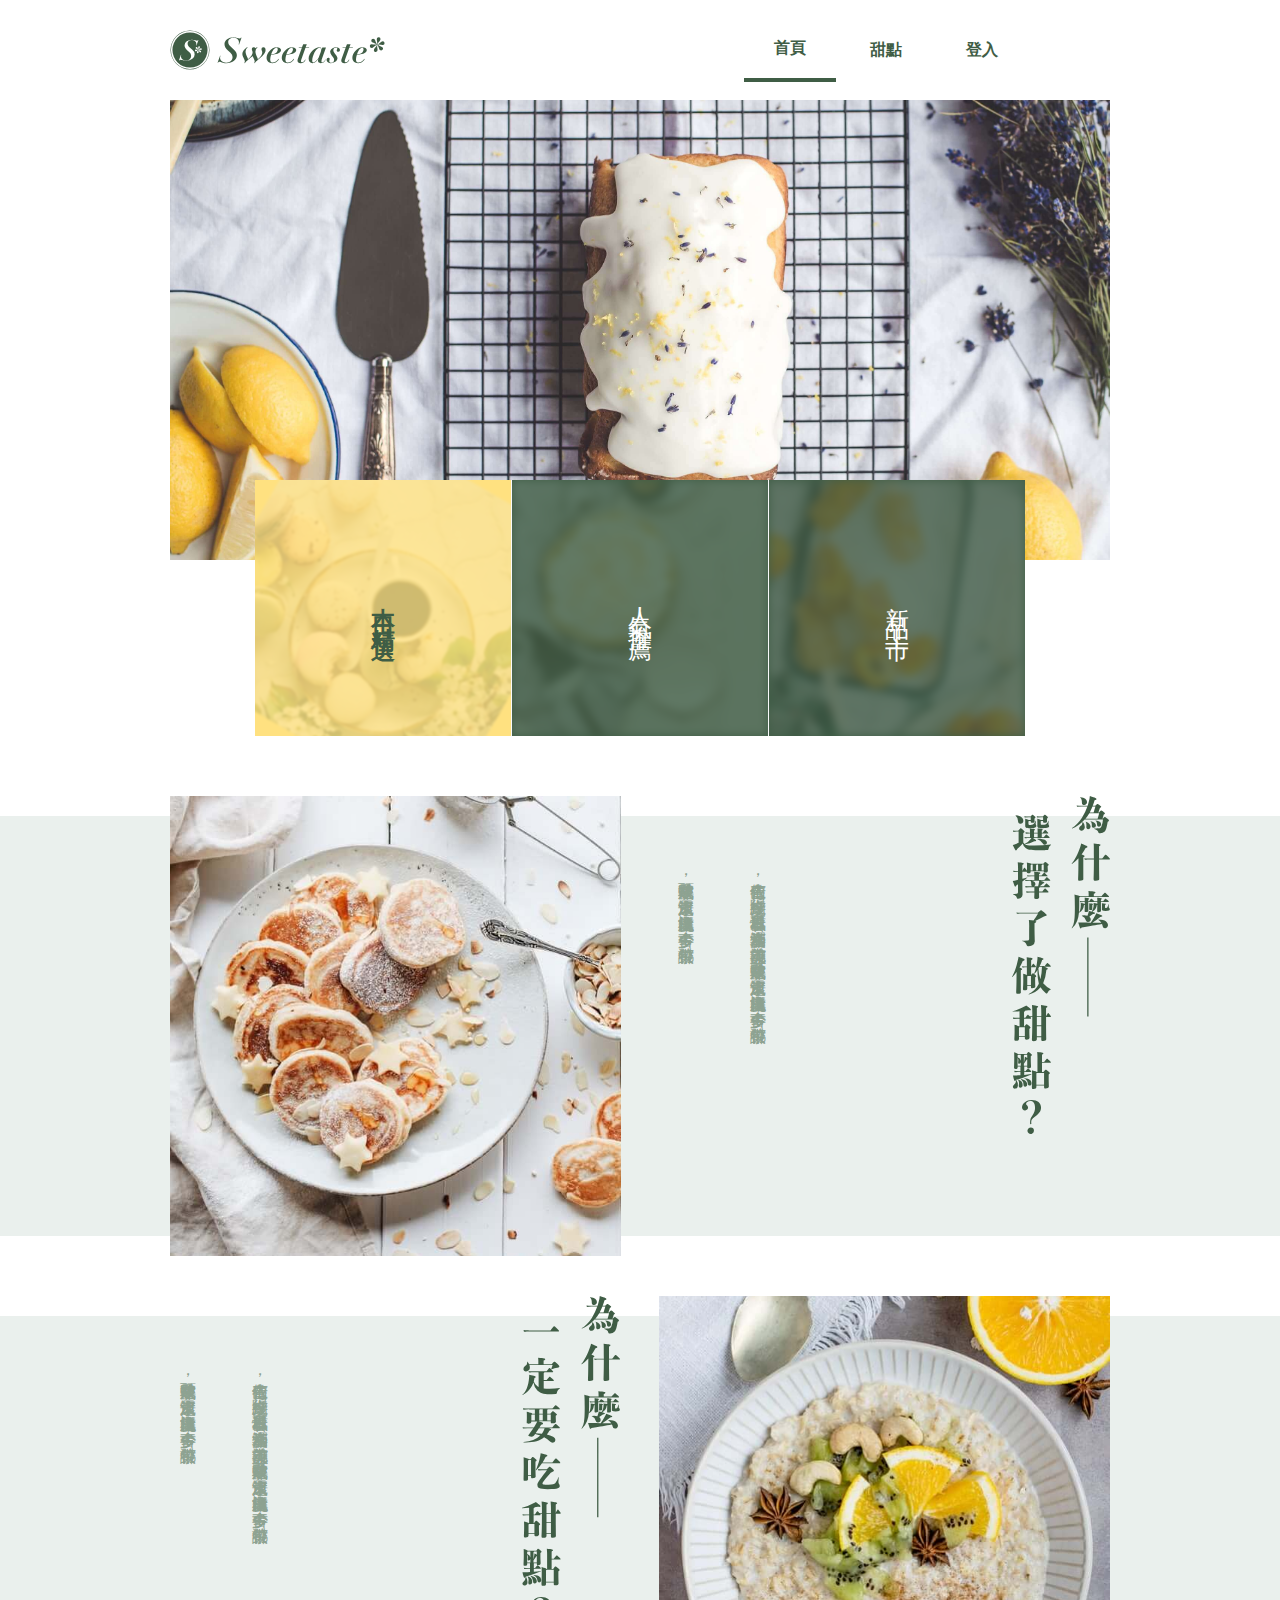
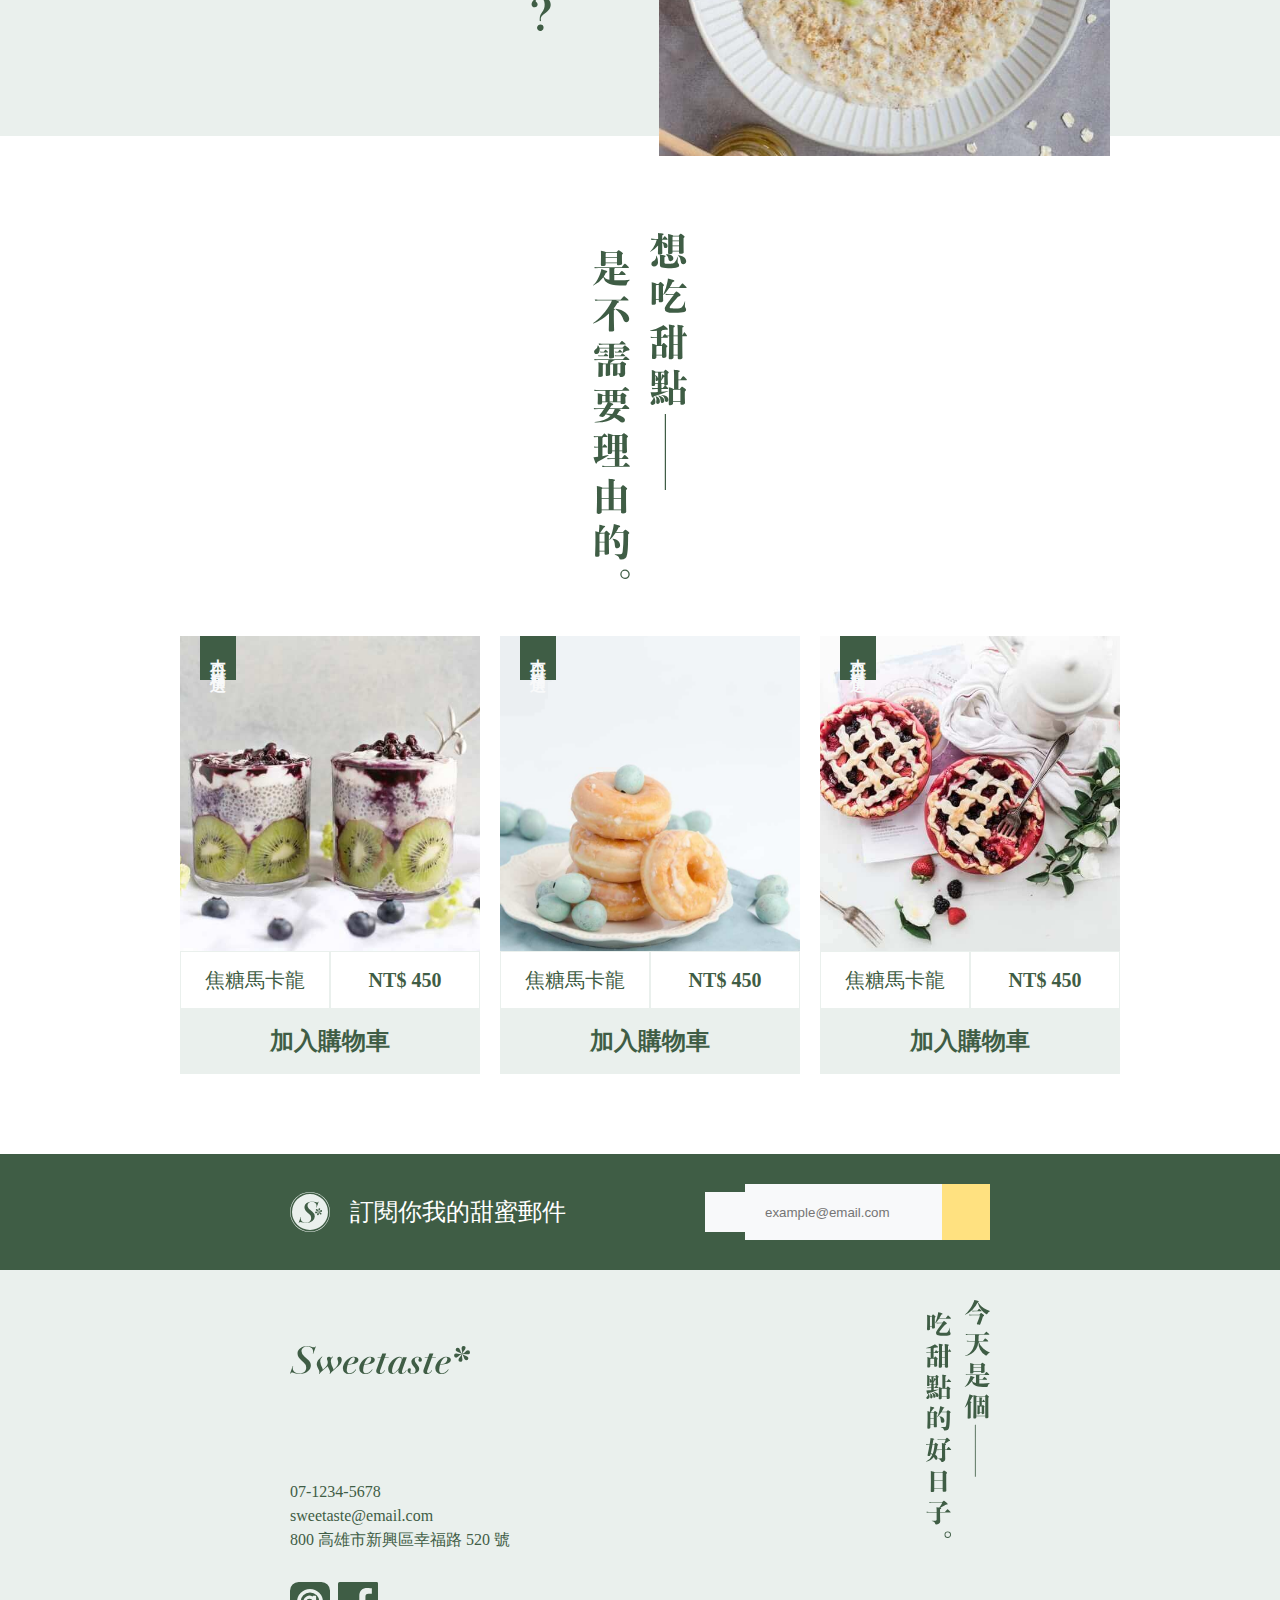
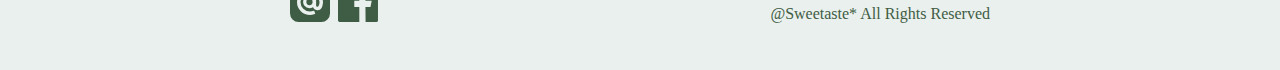
==== commit ea7d4831: "完成版" ====
--- a/index.html
+++ b/index.html
@@ -27,14 +27,14 @@
                     <label for="hamburger" class="hamburgerBtn"><i class="fas fa-bars"></i></label>
                     <div class="hamburgerBtnList">
                         <ul>
-                            <li class="hamburgerItem"><a href="home.html">首頁</a> </li>
+                            <li class="hamburgerItem"><a href="index.html">首頁</a> </li>
                             <li class="hamburgerItem"><a href="product.html">甜點</a> </li>
                             <li class="hamburgerItem"><a href="login.html">登入</a> </li>
                         </ul>
                     </div>
-                    <div class="navLogo d-flex"><a href="home.html"></a></div>
+                    <div class="navLogo d-flex"><a href="index.html"><h1>F2E切版PK戰-甜點電商</h1></a></div>
                     <ul class="navPageArea d-flex">
-                        <li><a href="home.html" class="navPageBtn d-flex navActive">首頁</a> </li>
+                        <li><a href="index.html" class="navPageBtn d-flex navActive">首頁</a> </li>
                         <li><a href="product.html" class="navPageBtn d-flex">甜點</a> </li>
                         <li><a href="login.html" class="navPageBtn d-flex">登入</a> </li>
                     </ul>
--- a/sass/stylesheets/main.css
+++ b/sass/stylesheets/main.css
@@ -1,1919 +1,1934 @@
-/* http://meyerweb.com/eric/tools/css/reset/ 
-   v2.0 | 20110126
-   License: none (public domain)
-*/
-/* line 6, ../sass/_reset.scss */
-html, body, div, span, applet, object, iframe,
-h1, h2, h3, h4, h5, h6, p, blockquote, pre,
-a, abbr, acronym, address, big, cite, code,
-del, dfn, em, img, ins, kbd, q, s, samp,
-small, strike, strong, sub, sup, tt, var,
-b, u, i, center,
-dl, dt, dd, ol, ul, li,
-fieldset, form, label, legend,
-table, caption, tbody, tfoot, thead, tr, th, td,
-article, aside, canvas, details, embed,
-figure, figcaption, footer, header, hgroup,
-menu, nav, output, ruby, section, summary,
-time, mark, audio, video {
-  margin: 0;
-  padding: 0;
-  border: 0;
-  font-size: 100%;
-  font: inherit;
-  vertical-align: baseline;
-}
-
-/* HTML5 display-role reset for older browsers */
-/* line 27, ../sass/_reset.scss */
-article, aside, details, figcaption, figure,
-footer, header, hgroup, menu, nav, section {
-  display: block;
-}
-
-/* line 31, ../sass/_reset.scss */
-body {
-  line-height: 1;
-}
-
-/* line 34, ../sass/_reset.scss */
-ol, ul {
-  list-style: none;
-}
-
-/* line 37, ../sass/_reset.scss */
-blockquote, q {
-  quotes: none;
-}
-
-/* line 40, ../sass/_reset.scss */
-blockquote:before, blockquote:after,
-q:before, q:after {
-  content: '';
-  content: none;
-}
-
-/* line 45, ../sass/_reset.scss */
-table {
-  border-collapse: collapse;
-  border-spacing: 0;
-}
-
-/* line 1, ../sass/_checkout.sass */
-.checkoutContainer {
-  max-width: 780px;
-  margin: 0 auto;
-  padding-top: 20px;
-  padding-bottom: 65px;
-  display: flex;
-}
-
-/* line 7, ../sass/_checkout.sass */
-form {
-  width: 100%;
-}
-
-/* line 9, ../sass/_checkout.sass */
-.formArea {
-  background-color: #3F5D45;
-  padding: 40px;
-  box-sizing: border-box;
-}
-/* line 13, ../sass/_checkout.sass */
-.formArea .formTitle {
-  display: flex;
-}
-/* line 15, ../sass/_checkout.sass */
-.formArea .formTitle .formNowPage {
-  font-size: 36px;
-  font-weight: 700;
-  width: 100%;
-  color: #fff;
-  margin-bottom: 30px;
-}
-
-/* line 21, ../sass/_checkout.sass */
-.progressBar {
-  height: 36px;
-  line-height: 36px;
-  width: 100%;
-}
-/* line 25, ../sass/_checkout.sass */
-.progressBar .progressLine {
-  width: 100%;
-  border-bottom: 1px solid #8DA291;
-}
-/* line 28, ../sass/_checkout.sass */
-.progressBar .lineChecked {
-  border-bottom: 1px solid #F8F9Fa;
-}
-/* line 30, ../sass/_checkout.sass */
-.progressBar .cricle {
-  border-radius: 50%;
-  border: 1px solid #8DA291;
-}
-/* line 33, ../sass/_checkout.sass */
-.progressBar .cricle {
-  width: 20px;
-  height: 20px;
-  border-radius: nonepx;
-  min-width: 20px;
-  justify-content: center;
-  color: #F8F9Fa;
-}
-/* line 38, ../sass/_checkout.sass */
-.progressBar .criclePoint {
-  border-radius: 50%;
-  width: 14px;
-  height: 14px;
-  border-radius: nonepx;
-  box-sizing: border-box;
-  background-color: #F8F9Fa;
-  line-height: 14px;
-}
-/* line 44, ../sass/_checkout.sass */
-.progressBar .cricleChecked {
-  background-color: #3F5D45;
-  font-size: 20px;
-  display: flex;
-  align-items: center;
-  justify-content: center;
-}
-/* line 50, ../sass/_checkout.sass */
-.progressBar .cricleOnPage {
-  border: 1px solid #F8F9Fa;
-}
-/* line 53, ../sass/_checkout.sass */
-.progressBar a i {
-  color: #fff;
-  font-size: 22px;
-}
-
-/* line 57, ../sass/_checkout.sass */
-.formContent label {
-  display: block;
-  width: 100%;
-  padding: 0 4px;
-  font-weight: 700;
-  color: #fff;
-  font-size: 20px;
-  line-height: 40px;
-  cursor: pointer;
-  vertical-align: middle;
-}
-/* line 67, ../sass/_checkout.sass */
-.formContent input, .formContent select {
-  height: 60px;
-  width: 100%;
-  border: 4px solid #3F5D45;
-  box-sizing: border-box;
-  outline: none;
-  padding-left: 20px;
-  font-size: 20px;
-  background-color: #EAF0ED;
-  color: #8DA291;
-  font-size: 16px;
-  font-family: Microsoft JhengHei;
-}
-/* line 79, ../sass/_checkout.sass */
-.formContent .formItem {
-  width: 100%;
-}
-/* line 81, ../sass/_checkout.sass */
-.formContent .padding-b {
-  margin-bottom: 30px;
-  border: 4px solid #3F5D45;
-}
-
-/* line 85, ../sass/_checkout.sass */
-.formSubmit {
-  width: 100%;
-  height: 65px;
-  background-color: #FFE180;
-  font-size: 24px;
-  color: #3F5D45;
-  font-family: Microsoft JhengHei;
-  font-weight: 700;
-  transition: 0.3s;
-  border: none;
-}
-/* line 95, ../sass/_checkout.sass */
-.formSubmit:hover {
-  background-color: #ffd430;
-  transform: scale(1.05, 1.05);
-  box-shadow: 0px 0px 20px rgba(0, 0, 0, 0.3);
-  transition: 0.5s;
-}
-/* line 99, ../sass/_checkout.sass */
-.formSubmit:active {
-  transform: scale(1, 1);
-}
-
-/* line 102, ../sass/_checkout.sass */
-.orderInf {
-  margin-left: 20px;
-}
-/* line 105, ../sass/_checkout.sass */
-.orderInf .orderSummary .orderInfTitle, .orderInf .shoppingList .orderInfTitle {
-  width: 300px;
-  height: 65px;
-  line-height: 65px;
-  text-align: center;
-  font-size: 24px;
-  font-weight: 700;
-  background-color: #EAF0ED;
-}
-/* line 113, ../sass/_checkout.sass */
-.orderInf .orderSummary .orderInfcard, .orderInf .shoppingList .orderInfcard {
-  padding: 16px;
-  border: 1px solid #EAF0ED;
-}
-/* line 116, ../sass/_checkout.sass */
-.orderInf .orderSummary .orderInfcard .orderInfText, .orderInf .shoppingList .orderInfcard .orderInfText {
-  line-height: 20px;
-}
-/* line 118, ../sass/_checkout.sass */
-.orderInf .orderSummary .orderInfcard .total, .orderInf .shoppingList .orderInfcard .total {
-  font-size: 20px;
-  font-weight: 700;
-  padding-top: 16px;
-}
-/* line 122, ../sass/_checkout.sass */
-.orderInf .shoppingList {
-  margin-top: 20px;
-}
-/* line 124, ../sass/_checkout.sass */
-.orderInf .shoppingList .shoppingItem_mid {
-  padding: 16px 0;
-}
-/* line 127, ../sass/_checkout.sass */
-.orderInf .shoppingList .shoppingItem .shoppingItemPic {
-  width: 120px;
-  height: 80px;
-  margin-right: 16px;
-  background-position: center center;
-  background-size: cover;
-  background-repeat: no-repeat;
-}
-/* line 132, ../sass/_checkout.sass */
-.orderInf .shoppingList .shoppingItem .shoppingItemPic_1 {
-  background-image: url(../../img/x_6.jpg);
-}
-/* line 134, ../sass/_checkout.sass */
-.orderInf .shoppingList .shoppingItem .shoppingItemPic_2 {
-  background-image: url(../../img/home_product_2.jpg);
-}
-/* line 136, ../sass/_checkout.sass */
-.orderInf .shoppingList .shoppingItem .shoppingItemPic_3 {
-  background-image: url(../../img/cart_3.jpg);
-}
-/* line 140, ../sass/_checkout.sass */
-.orderInf .shoppingList .shoppingItem .shoppingItemInf .shoppingItemName {
-  font-size: 16px;
-}
-/* line 142, ../sass/_checkout.sass */
-.orderInf .shoppingList .shoppingItem .shoppingItemMoney {
-  text-align: center;
-  font-weight: 700;
-  padding: 8px;
-}
-
-/* line 146, ../sass/_checkout.sass */
-.pInvoiceCheckbox {
-  text-align: right;
-  box-sizing: border-box;
-  margin-right: 4px;
-  display: flex;
-  height: 40px;
-  align-items: center;
-  font-size: 16px !important;
-}
-/* line 154, ../sass/_checkout.sass */
-.pInvoiceCheckbox input[type="checkbox"] {
-  width: 16px !important;
-  height: 16px !important;
-}
-
-/* line 157, ../sass/_checkout.sass */
-.invoiceInput1, .invoiceInput2 {
-  display: none;
-}
-
-/* line 160, ../sass/_checkout.sass */
-#eInvoice:checked .eInvoice {
-  background-color: #fff;
-}
-
-/* line 163, ../sass/_checkout.sass */
-#pInvoice:checked .pInvoice {
-  background-color: #fff;
-}
-
-/* line 165, ../sass/_checkout.sass */
-.invoiceInput1:checked ~ .switchBar > .eInvoice, .invoiceInput2:checked ~ .switchBar > .pInvoice {
-  background-color: #fff;
-  color: #3F5D45;
-}
-
-/* line 168, ../sass/_checkout.sass */
-.invoiceInput1:checked ~ div.checkForShow1, .invoiceInput2:checked ~ .checkForShow2 {
-  display: block;
-  width: 100%;
-}
-
-/* line 171, ../sass/_checkout.sass */
-.eInvoice, .pInvoice {
-  text-align: center;
-  padding: 8px !important;
-  line-height: 56px;
-  box-sizing: border-box;
-  width: 100%;
-  height: 56px;
-  border: 1px solid #fff;
-  margin-bottom: 30px;
-  font-weight: 700;
-  transition: 0.3s;
-}
-/* line 182, ../sass/_checkout.sass */
-.eInvoice:hover, .pInvoice:hover {
-  background-color: #8DA291;
-}
-
-/* line 184, ../sass/_checkout.sass */
-.checkForShow1, .checkForShow2 {
-  display: none;
-}
-
-/* line 190, ../sass/_checkout.sass */
-.sucPage .jumbotron {
-  background-image: url(../../img/checkout.jpg);
-}
-/* line 192, ../sass/_checkout.sass */
-.sucPage .jumbotron .progressBar {
-  width: 180px;
-  background-color: transparent;
-}
-/* line 195, ../sass/_checkout.sass */
-.sucPage .jumbotron .progressBar .progressLine {
-  border-bottom: 1px solid #3F5D45;
-}
-/* line 197, ../sass/_checkout.sass */
-.sucPage .jumbotron .progressBar > .cricle {
-  border-radius: 50px;
-  color: #3F5D45;
-  justify-content: center;
-  border: none;
-}
-/* line 202, ../sass/_checkout.sass */
-.sucPage .jumbotron .progressBar > .cricle .criclePoint {
-  background-color: transparent;
-}
-/* line 204, ../sass/_checkout.sass */
-.sucPage .jumbotron .continueShopping {
-  max-width: 300px;
-}
-/* line 206, ../sass/_checkout.sass */
-.sucPage .jumbotron .paySuc {
-  min-height: 45px;
-  margin-top: 20px;
-  width: 100%;
-  margin-bottom: 50px;
-  background-image: url(../../img/icon/l_pay.svg);
-  background-position: center center;
-  background-size: cover;
-  background-repeat: no-repeat;
-  background-size: contain;
-}
-
-/* line 214, ../sass/_checkout.sass */
-.rwd-d-show {
-  display: block;
-}
-
-/* line 216, ../sass/_checkout.sass */
-.rwd-d-none {
-  display: none !important;
-  max-width: 480px;
-  box-sizing: border-box;
-}
-
-@media screen and (max-width: 768px) {
-  /* line 223, ../sass/_checkout.sass */
-  .orderInf {
-    display: none;
-  }
-
-  /* line 225, ../sass/_checkout.sass */
-  .formArea {
-    padding: 5%;
-  }
-
-  /* line 227, ../sass/_checkout.sass */
-  .checkoutContainer {
-    padding-bottom: 0;
-  }
-}
-@media screen and (max-width: 680px) {
-  /* line 230, ../sass/_checkout.sass */
-  .formArea {
-    padding: 30px !important;
-  }
-
-  /* line 233, ../sass/_checkout.sass */
-  .sucPage .jumbotron {
-    margin-bottom: 0 !important;
-    height: 520px !important;
-  }
-}
-@media screen and (max-width: 480px) {
-  /* line 237, ../sass/_checkout.sass */
-  .rwd-d-show {
-    display: none !important;
-  }
-
-  /* line 239, ../sass/_checkout.sass */
-  .rwd-d-none {
-    display: block !important;
-  }
-
-  /* line 241, ../sass/_checkout.sass */
-  .formArea {
-    padding: 20px !important;
-  }
-}
-/* line 3, ../sass/_login.sass */
-.loginContainer {
-  max-width: 780px;
-  justify-content: center;
-  margin: 0 auto;
-  margin-bottom: 30px;
-}
-/* line 9, ../sass/_login.sass */
-.loginContainer .loginForm .formArea {
-  padding: 30px;
-  padding-bottom: 0;
-  height: 315px;
-}
-/* line 13, ../sass/_login.sass */
-.loginContainer .loginForm .formArea .loginTitle {
-  font-size: 36px;
-  color: #ffffff;
-  font-weight: 700;
-  width: 100%;
-  justify-content: center;
-  height: 100px;
-  padding-bottom: 30px;
-  box-sizing: border-box;
-}
-/* line 22, ../sass/_login.sass */
-.loginContainer .loginForm .formArea .formItem {
-  justify-content: space-between;
-  width: 100% !important;
-  display: flex;
-  margin-bottom: 8px;
-  box-sizing: border-box;
-}
-/* line 28, ../sass/_login.sass */
-.loginContainer .loginForm .formArea .formItem > input {
-  width: 100% !important;
-  padding: 0;
-}
-/* line 32, ../sass/_login.sass */
-.loginContainer .loginForm .formArea .remember {
-  font-size: 16px;
-}
-/* line 34, ../sass/_login.sass */
-.loginContainer .loginForm .formArea .inputIcon {
-  border: 4px solid #3F5D45;
-  border-right: 0;
-  background-color: #EAF0ED;
-  height: 60px;
-}
-/* line 39, ../sass/_login.sass */
-.loginContainer .loginForm .formArea input[type="text"] {
-  border-left: 0;
-  min-width: 250px;
-}
-/* line 42, ../sass/_login.sass */
-.loginContainer .loginForm .formArea input[type="checkbox"] {
-  width: 16px;
-  height: 16px;
-  border-radius: nonepx;
-}
-
-/* line 45, ../sass/_login.sass */
-.communityform {
-  height: 350px;
-  background-color: #EAF0ED;
-  color: #8DA291;
-}
-/* line 49, ../sass/_login.sass */
-.communityform .communityAccount {
-  padding: 40px 30px;
-  justify-content: center;
-  margin: auto;
-}
-/* line 53, ../sass/_login.sass */
-.communityform .communityAccount .communitTitle {
-  font-size: 24px;
-  text-align: center;
-  padding-bottom: 32px;
-}
-
-/* line 58, ../sass/_login.sass */
-.communitItem {
-  background-color: #fff;
-  height: 56px;
-  min-width: 320px;
-  margin-bottom: 16px;
-  transition: 0.3s;
-  background-position: center center;
-  background-size: cover;
-  background-repeat: no-repeat;
-}
-/* line 65, ../sass/_login.sass */
-.communitItem:hover {
-  box-shadow: 0 5px 15px rgba(0, 0, 0, 0.3);
-  background-color: #3F5D45;
-  transform: scale(1.05, 1.05);
-}
-
-/* line 69, ../sass/_login.sass */
-.hideCommunityBar {
-  display: none !important;
-}
-
-/* line 71, ../sass/_login.sass */
-.md-communitBox {
-  min-width: 0;
-  width: 100%;
-  display: block;
-}
-
-/* line 75, ../sass/_login.sass */
-.communitItem_1 {
-  background-image: url(../../img/icon/ic-facebook-logotype.svg);
-  background-size: auto 20px;
-}
-
-/* line 79, ../sass/_login.sass */
-.communitItem_2 {
-  background-image: url(../../img/icon/ic-google.svg);
-  background-size: auto 32px;
-}
-
-/* line 82, ../sass/_login.sass */
-.communitItem_3 {
-  background-image: url(../../img/icon/ic-yahoo.svg);
-  background-size: auto 24px;
-}
-
-@media screen and (max-width: 768px) {
-  /* line 88, ../sass/_login.sass */
-  .hideCommunityBar {
-    display: block !important;
-  }
-
-  /* line 90, ../sass/_login.sass */
-  .loginContainer {
-    margin-bottom: 0;
-  }
-
-  /* line 94, ../sass/_login.sass */
-  .loginContainer .formArea {
-    height: auto !important;
-    padding: 30px 0 10px 0 !important;
-  }
-  /* line 97, ../sass/_login.sass */
-  .loginContainer .formItem {
-    padding: 0 30px;
-  }
-  /* line 99, ../sass/_login.sass */
-  .loginContainer .formItem:first-child {
-    padding: 30px;
-    background-color: #EAF0ED;
-    height: 116px;
-    margin-bottom: 28px !important;
-  }
-  /* line 104, ../sass/_login.sass */
-  .loginContainer .formItem:first-child .communityBar {
-    width: 100% !important;
-  }
-  /* line 106, ../sass/_login.sass */
-  .loginContainer .formItem:first-child .communityBar .md-communitBox {
-    box-sizing: border-box;
-    margin: 0;
-    border: 1px solid #EAF0ED;
-  }
-
-  /* line 111, ../sass/_login.sass */
-  .communityform {
-    display: none;
-  }
-
-  /* line 113, ../sass/_login.sass */
-  .loginForm {
-    max-width: 100%;
-    width: 100% !important;
-  }
-  /* line 116, ../sass/_login.sass */
-  .loginForm .formContent {
-    width: 100%;
-  }
-}
-@media screen and (max-width: 680px) {
-  /* line 119, ../sass/_login.sass */
-  .communitItem_1 {
-    background-size: auto 18px;
-  }
-
-  /* line 121, ../sass/_login.sass */
-  .communitItem_2 {
-    background-size: auto 24px;
-  }
-
-  /* line 123, ../sass/_login.sass */
-  .communitItem_3 {
-    background-size: auto 20px;
-  }
-}
-@media screen and (max-width: 480px) {
-  /* line 126, ../sass/_login.sass */
-  .communitItem_1 {
-    background-size: auto 14px;
-  }
-
-  /* line 128, ../sass/_login.sass */
-  .communitItem_2 {
-    background-size: auto 20px;
-  }
-
-  /* line 130, ../sass/_login.sass */
-  .communitItem_3 {
-    background-size: auto 16px;
-  }
-
-  /* line 133, ../sass/_login.sass */
-  .formItem input[type="text"] {
-    min-width: 0 !important;
-  }
-}
-/* line 2, ../sass/_cart.sass */
-.cartContent {
-  margin-top: 30px;
-  padding-bottom: 30px;
-  margin-bottom: auto;
-}
-/* line 6, ../sass/_cart.sass */
-.cartContent .cartTitle {
-  height: 65px;
-  line-height: 65px;
-}
-
-/* line 9, ../sass/_cart.sass */
-.cartTitle, .orderListTitle {
-  color: #3F5D45;
-  background-color: #EAF0ED;
-  text-align: center;
-  font-size: 24px;
-  font-weight: 700;
-  margin-bottom: 30px;
-}
-
-/* line 16, ../sass/_cart.sass */
-.cartItem {
-  box-sizing: border-box;
-  width: 100%;
-  min-height: 130px;
-  padding-bottom: 20px;
-  font-size: 20px;
-}
-/* line 22, ../sass/_cart.sass */
-.cartItem .cartItemPic {
-  width: 110px;
-  height: 110px;
-  border-radius: nonepx;
-  background-position: center center;
-  background-size: cover;
-  background-repeat: no-repeat;
-}
-/* line 25, ../sass/_cart.sass */
-.cartItem .cartItemPic_1 {
-  background-image: url(../../img/x_6.jpg);
-}
-/* line 27, ../sass/_cart.sass */
-.cartItem .cartItemPic_2 {
-  background-image: url(../../img/home_product_2.jpg);
-}
-/* line 29, ../sass/_cart.sass */
-.cartItem .cartItemPic_3 {
-  background-image: url(../../img/cart_3.jpg);
-}
-/* line 32, ../sass/_cart.sass */
-.cartItem .cartItemName .cartItemNameUnitPrice {
-  text-align: center;
-}
-/* line 34, ../sass/_cart.sass */
-.cartItem .cartItemCountBar {
-  display: flex;
-}
-/* line 36, ../sass/_cart.sass */
-.cartItem .cartItemCountBar .cartItemBox {
-  width: 48px;
-  height: 48px;
-  border-radius: nonepx;
-  line-height: 48px;
-  text-align: center;
-  border: 1px solid #EAF0ED;
-}
-/* line 41, ../sass/_cart.sass */
-.cartItem .cartItemCountBar .cartItemCountAdd, .cartItem .cartItemCountBar .cartItemCountDecrease {
-  cursor: pointer;
-  transition: 0.3s;
-}
-/* line 44, ../sass/_cart.sass */
-.cartItem .cartItemCountBar .cartItemCountAdd:hover, .cartItem .cartItemCountBar .cartItemCountDecrease:hover {
-  background-color: #F8F9Fa;
-  box-shadow: 0px 0px 5px rgba(0, 0, 0, 0.3);
-}
-/* line 47, ../sass/_cart.sass */
-.cartItem .cartItemMoney {
-  font-weight: 700;
-}
-/* line 49, ../sass/_cart.sass */
-.cartItem .cartItemDelete {
-  color: #8DA291;
-  cursor: pointer;
-}
-/* line 52, ../sass/_cart.sass */
-.cartItem .cartItemDelete:hover {
-  color: #FFE180;
-  transform: scale();
-}
-
-/* line 59, ../sass/_cart.sass */
-.orderContainer .formSubmit {
-  margin-bottom: 240px;
-}
-
-/* line 62, ../sass/_cart.sass */
-.orderContent {
-  width: 300px;
-  background-color: #3F5D45;
-  color: #EAF0ED;
-  padding: 20px 0 4px 0;
-  box-sizing: border-box;
-}
-/* line 68, ../sass/_cart.sass */
-.orderContent .orderInfcard {
-  border: none !important;
-  border-top: 1px solid #EAF0ED;
-}
-/* line 71, ../sass/_cart.sass */
-.orderContent .orderListTitle {
-  box-sizing: border-box;
-  background-color: transparent;
-  color: #EAF0ED;
-  padding-bottom: 20px;
-  margin: 0 20px;
-  border-bottom: 1px solid #EAF0ED;
-}
-
-/* line 78, ../sass/_cart.sass */
-.formSubmit {
-  display: block;
-  text-decoration: none;
-  width: 100%;
-  line-height: 65px;
-  text-align: center;
-  cursor: pointer;
-}
-
-/* line 85, ../sass/_cart.sass */
-.cart-d-block {
-  display: none !important;
-}
-
-@media screen and (max-width: 992px) {
-  /* line 89, ../sass/_cart.sass */
-  .cartPage {
-    flex-direction: column;
-    padding: 0 !important;
-  }
-  /* line 92, ../sass/_cart.sass */
-  .cartPage .cartContent {
-    margin-top: 0;
-  }
-  /* line 94, ../sass/_cart.sass */
-  .cartPage .cartContent .cartItem {
-    padding: 0 30px 15px 30px;
-  }
-
-  /* line 96, ../sass/_cart.sass */
-  .orderContainer {
-    margin: 0;
-    width: 100%;
-  }
-  /* line 99, ../sass/_cart.sass */
-  .orderContainer .orderSummary {
-    width: 100%;
-  }
-  /* line 101, ../sass/_cart.sass */
-  .orderContainer .formSubmit {
-    margin: 0;
-    max-width: 100%;
-  }
-}
-@media screen and (max-width: 768px) {
-  /* line 106, ../sass/_cart.sass */
-  .cartItemPic {
-    width: 160px !important;
-  }
-
-  /* line 108, ../sass/_cart.sass */
-  .md-d-none {
-    min-width: 120px;
-  }
-
-  /* line 110, ../sass/_cart.sass */
-  .md-flexSet {
-    max-width: 45% !important;
-  }
-  /* line 112, ../sass/_cart.sass */
-  .md-flexSet .cartItem {
-    padding: 30px;
-  }
-}
-@media screen and (max-width: 680px) {
-  /* line 115, ../sass/_cart.sass */
-  .md-flexSet {
-    flex-direction: column;
-    flex-wrap: wrap;
-  }
-  /* line 118, ../sass/_cart.sass */
-  .md-flexSet .cartItemCountBar {
-    margin-top: 8px;
-  }
-
-  /* line 120, ../sass/_cart.sass */
-  .md-d-none {
-    display: none !important;
-  }
-
-  /* line 122, ../sass/_cart.sass */
-  .cartTitle {
-    margin: 0;
-  }
-
-  /* line 124, ../sass/_cart.sass */
-  .cart-d-block {
-    display: block !important;
-    height: 45px;
-    line-height: 45px;
-    width: 100%;
-    text-align: right;
-  }
-  /* line 130, ../sass/_cart.sass */
-  .cart-d-block .cartItemDelete {
-    display: none;
-  }
-  /* line 132, ../sass/_cart.sass */
-  .cart-d-block .cartItemMoney {
-    border-top: 1px solid #EAF0ED;
-    border-bottom: 1px solid #EAF0ED;
-    margin-right: 20px;
-    font-size: 20px;
-    font-weight: 700;
-  }
-
-  /* line 138, ../sass/_cart.sass */
-  .cartItem {
-    padding-bottom: 8.5px !important;
-    padding-top: 30px !important;
-  }
-
-  /* line 141, ../sass/_cart.sass */
-  .cartItem:first-child {
-    padding-top: 0 !important;
-  }
-
-  /* line 143, ../sass/_cart.sass */
-  .cartItemPic {
-    width: 50% !important;
-    max-width: 40%;
-  }
-}
-@media screen and (max-width: 480px) {
-  /* line 147, ../sass/_cart.sass */
-  .cartItemPic {
-    max-width: 45%;
-  }
-}
-/* line 2, ../sass/_product.sass */
-.productPage .jumbotron {
-  background-image: url(../../img/productConcept.jpg);
-  position: relative;
-}
-/* line 5, ../sass/_product.sass */
-.productPage .jumbotron .jumbotronText {
-  position: absolute;
-  right: 40px;
-  top: 40px;
-  background-image: url(../../img/icon/s_NoReason.svg);
-  background-position: center center;
-  background-size: cover;
-  background-repeat: no-repeat;
-  width: 10%;
-  height: 70%;
-  border-radius: nonepx;
-  background-size: contain;
-  background-position: top;
-}
-
-/* line 14, ../sass/_product.sass */
-.productContainer {
-  display: flex;
-  align-items: flex-start;
-  justify-content: space-between;
-}
-/* line 19, ../sass/_product.sass */
-.productContainer .positioning {
-  position: relative;
-  min-width: 300px;
-}
-/* line 22, ../sass/_product.sass */
-.productContainer .productSort {
-  width: 100%;
-  position: absolute;
-  text-align: center;
-  font-size: 24px;
-  color: #3F5D45;
-  font-weight: 700;
-}
-/* line 29, ../sass/_product.sass */
-.productContainer .productSort .productSortItem {
-  height: 65px;
-  line-height: 65px;
-  box-sizing: border-box;
-  border: 1px solid #EAF0ED;
-  transition: 0.3s;
-  cursor: pointer;
-}
-/* line 36, ../sass/_product.sass */
-.productContainer .productSort .productSortItem:hover {
-  background-color: #FFE180;
-  box-shadow: 0 0 15px rgba(0, 0, 0, 0.3);
-}
-/* line 39, ../sass/_product.sass */
-.productContainer .productSort .productSortTitle {
-  background-color: #3F5D45;
-  height: 65px;
-  line-height: 65px;
-  color: #fff;
-}
-/* line 44, ../sass/_product.sass */
-.productContainer .productSort .productSortItemActive {
-  background-color: #EAF0ED;
-}
-/* line 46, ../sass/_product.sass */
-.productContainer .productSort .productSortItemActive:hover {
-  background-color: #EAF0ED;
-  color: #3F5D45;
-  box-shadow: none;
-  cursor: auto;
-}
-
-/* line 52, ../sass/_product.sass */
-.productListArea {
-  width: 100%;
-}
-/* line 54, ../sass/_product.sass */
-.productListArea .productList {
-  display: flex;
-  flex-wrap: wrap;
-}
-
-/* line 57, ../sass/_product.sass */
-.productListItem {
-  width: 300px;
-  margin-left: 20px;
-  margin-bottom: 20px;
-  position: relative;
-  color: #3F5D45;
-  text-align: center;
-}
-/* line 64, ../sass/_product.sass */
-.productListItem .productListPic {
-  background-position: center center;
-  background-size: cover;
-  background-repeat: no-repeat;
-  height: 315px;
-}
-/* line 67, ../sass/_product.sass */
-.productListItem .productListPic_1 {
-  background-image: url(../../img/product_Item_1.jpg);
-}
-/* line 69, ../sass/_product.sass */
-.productListItem .productListPic_2 {
-  background-image: url(../../img/home_product_1.jpg);
-}
-/* line 71, ../sass/_product.sass */
-.productListItem .productListPic_3 {
-  background-image: url(../../img/cart_3.jpg);
-}
-/* line 73, ../sass/_product.sass */
-.productListItem .productListPic_4 {
-  background-image: url(../../img/home_product_4.jpg);
-}
-/* line 75, ../sass/_product.sass */
-.productListItem .productListPic_5 {
-  background-image: url(../../img/home_product_2.jpg);
-}
-/* line 77, ../sass/_product.sass */
-.productListItem .productListPic_6 {
-  background-image: url(../../img/product_item_4.jpg);
-}
-/* line 80, ../sass/_product.sass */
-.productListItem .todayFeatured {
-  position: relative;
-  width: 36px;
-  background-color: #3F5D45;
-  color: #F8F9Fa;
-  writing-mode: vertical-lr;
-  display: flex;
-  align-items: center;
-  justify-content: center;
-  padding: 10px;
-  letter-spacing: 6px;
-  box-sizing: border-box;
-  font-weight: 700;
-  left: 20px;
-}
-/* line 94, ../sass/_product.sass */
-.productListItem .favoriteIcon {
-  font-size: 20px;
-  position: absolute;
-  top: 10px;
-  right: 10px;
-  font-weight: 700;
-  transition: 0.3s;
-  border-radius: 100px;
-  padding: 10px;
-}
-/* line 103, ../sass/_product.sass */
-.productListItem .favoriteIcon:hover {
-  transform: scale(1.2, 1.2);
-  color: #ffd430;
-}
-
-/* line 106, ../sass/_product.sass */
-.productListName, .productListMoney {
-  border: 1px solid #EAF0ED;
-  font-size: 20px;
-  width: 100%;
-  height: 56px;
-  line-height: 56px;
-}
-
-/* line 112, ../sass/_product.sass */
-.productListMoney {
-  font-weight: 700;
-  min-width: 130px;
-}
-
-/* line 115, ../sass/_product.sass */
-.addToCart {
-  font-size: 24px;
-  font-weight: 700;
-  height: 65px;
-  line-height: 65px;
-  background-color: #EAF0ED;
-  transition: 0.3s;
-  cursor: pointer;
-}
-/* line 123, ../sass/_product.sass */
-.addToCart:hover {
-  box-shadow: 0px 0px 15px rgba(0, 0, 0, 0.3);
-  color: #F8F9Fa;
-  background-color: #3F5D45;
-}
-
-/* line 127, ../sass/_product.sass */
-.paginationBar {
-  justify-content: flex-end;
-  margin-bottom: 60px;
-}
-/* line 131, ../sass/_product.sass */
-.paginationBar .paginationBox {
-  width: 60px;
-  height: 60px;
-  border-radius: nonepx;
-  text-align: center;
-  line-height: 60px;
-  font-size: 20px;
-  cursor: pointer;
-  box-sizing: border-box;
-  border: 1px solid #EAF0ED;
-}
-/* line 140, ../sass/_product.sass */
-.paginationBar .paginationBoxActive, .paginationBar .paginationBox:hover {
-  background-color: #3F5D45;
-  color: #F8F9Fa;
-}
-/* line 143, ../sass/_product.sass */
-.paginationBar .paginationBoxActive:hover {
-  background-color: #3F5D45 !important;
-  color: #F8F9Fa !important;
-  box-shadow: none !important;
-  transform: translateY(0px) !important;
-  cursor: auto;
-}
-/* line 149, ../sass/_product.sass */
-.paginationBar .paginationBox:hover {
-  box-shadow: 0 0 15px rgba(0, 0, 0, 0.2);
-  background-color: #EAF0ED;
-  transform: translateY(-2px);
-  color: #3F5D45;
-}
-
-@media screen and (max-width: 992px) {
-  /* line 156, ../sass/_product.sass */
-  .jumbotron {
-    margin-bottom: 30px !important;
-  }
-
-  /* line 158, ../sass/_product.sass */
-  .productContainer {
-    display: flex;
-    flex-direction: column;
-  }
-  /* line 161, ../sass/_product.sass */
-  .productContainer .positioning {
-    width: 100% !important;
-  }
-  /* line 163, ../sass/_product.sass */
-  .productContainer .positioning .productSort {
-    display: flex;
-    flex-direction: column;
-    font-size: 20px;
-  }
-  /* line 167, ../sass/_product.sass */
-  .productContainer .positioning .productSort .productSortTitle {
-    display: block;
-  }
-  /* line 169, ../sass/_product.sass */
-  .productContainer .positioning .productSort ul {
-    width: 100%;
-    display: flex;
-    justify-content: space-between;
-  }
-  /* line 173, ../sass/_product.sass */
-  .productContainer .positioning .productSort ul li {
-    width: 100%;
-  }
-
-  /* line 175, ../sass/_product.sass */
-  .productListArea {
-    margin-top: 150px;
-  }
-  /* line 177, ../sass/_product.sass */
-  .productListArea .productListItem {
-    width: 48%;
-    margin: 1%;
-    box-sizing: border-box;
-  }
-}
-@media screen and (max-width: 768px) {
-  /* line 183, ../sass/_product.sass */
-  .jumbotron {
-    margin-bottom: 0px !important;
-  }
-
-  /* line 185, ../sass/_product.sass */
-  .productListArea {
-    margin-top: 340px;
-  }
-  /* line 187, ../sass/_product.sass */
-  .productListArea .productListItem {
-    width: 45%;
-    margin: 10px auto;
-    box-sizing: border-box;
-  }
-  /* line 191, ../sass/_product.sass */
-  .productListArea .productSort {
-    font-size: 20px;
-  }
-  /* line 193, ../sass/_product.sass */
-  .productListArea .productSort .productSortTitle {
-    display: block;
-  }
-
-  /* line 195, ../sass/_product.sass */
-  .productSortList {
-    flex-direction: column;
-  }
-
-  /* line 197, ../sass/_product.sass */
-  .productSortItem {
-    width: 100%;
-  }
-
-  /* line 199, ../sass/_product.sass */
-  .paginationBar {
-    margin-top: 20px;
-    margin-bottom: 30px;
-    justify-content: center;
-  }
-}
-@media screen and (max-width: 680px) {
-  /* line 204, ../sass/_product.sass */
-  .productListItem {
-    width: 90% !important;
-    margin: 10px auto;
-    box-sizing: border-box;
-  }
-
-  /* line 208, ../sass/_product.sass */
-  .jumbotron {
-    height: 75vw;
-    min-height: 0px !important;
-  }
-}
-/* line 1, ../sass/_home.sass */
-.homePage {
-  margin-bottom: 60px;
-}
-/* line 3, ../sass/_home.sass */
-.homePage .jumbotron {
-  margin-bottom: 0;
-  background-image: url(../../img/home_Concept.jpg);
-}
-/* line 6, ../sass/_home.sass */
-.homePage .blurBoxBar {
-  justify-content: center;
-  transform: translateY(-80px);
-}
-/* line 9, ../sass/_home.sass */
-.homePage .blurBoxBar .blurBox {
-  background-position: center center;
-  background-size: cover;
-  background-repeat: no-repeat;
-  width: 100%;
-  max-width: 256px;
-  height: 256px;
-  display: flex;
-  justify-content: center;
-  align-items: center;
-  writing-mode: vertical-lr;
-  font-size: 24px;
-  letter-spacing: 10px;
-  color: #fff;
-  background-color: #3F5D45;
-  position: relative;
-  transition: 0.3s;
-  cursor: pointer;
-}
-/* line 25, ../sass/_home.sass */
-.homePage .blurBoxBar .blurBox > p {
-  position: relative;
-  z-index: 3;
-}
-/* line 28, ../sass/_home.sass */
-.homePage .blurBoxBar .blurBox .blurPic {
-  filter: blur(5px) opacity(20%);
-  position: absolute;
-  z-index: 2;
-  background-position: center center;
-  background-size: cover;
-  background-repeat: no-repeat;
-  width: 100%;
-  height: 100%;
-  border-radius: nonepx;
-}
-/* line 34, ../sass/_home.sass */
-.homePage .blurBoxBar .blurBox.blurBoxActive, .homePage .blurBoxBar .blurBox:hover {
-  background-color: #FFE180;
-  color: #3F5D45;
-  font-weight: 700;
-}
-/* line 39, ../sass/_home.sass */
-.homePage .blurBoxBar .blurBox_1 .blurPic {
-  background-image: url(../../img/home_sheBox_1.jpg);
-}
-/* line 41, ../sass/_home.sass */
-.homePage .blurBoxBar .blurBox_2 {
-  border-left: 1px solid #F8F9Fa;
-  border-right: 1px solid #F8F9Fa;
-}
-/* line 44, ../sass/_home.sass */
-.homePage .blurBoxBar .blurBox_2 .blurPic {
-  background-image: url(../../img/home_sheBox_2.jpg);
-}
-/* line 47, ../sass/_home.sass */
-.homePage .blurBoxBar .blurBox_3 .blurPic {
-  background-image: url(../../img/home_sheBox_3.jpg);
-  transform: rotate(180deg);
-}
-/* line 50, ../sass/_home.sass */
-.homePage .md-imageWellTitle {
-  height: 120px;
-  width: 100%;
-  display: none;
-  background-position: center;
-  background-size: auto 50%;
-  background-repeat: no-repeat;
-}
-/* line 55, ../sass/_home.sass */
-.homePage .md-imageWellTitle_3 {
-  background-image: url(../../img/icon/s_NoReason-r.svg);
-}
-/* line 57, ../sass/_home.sass */
-.homePage .imageWell {
-  background-color: #EAF0ED;
-  height: 420px;
-  margin-bottom: 80px;
-}
-/* line 61, ../sass/_home.sass */
-.homePage .imageWell .md-imageWellTitle_1 {
-  background-image: url(../../img/icon/s_whyDo-r.svg);
-}
-/* line 63, ../sass/_home.sass */
-.homePage .imageWell .md-imageWellTitle_2 {
-  background-image: url(../../img/icon/s_why-r.svg);
-}
-/* line 66, ../sass/_home.sass */
-.homePage .imageWell .imagePic {
-  background-position: center center;
-  background-size: cover;
-  background-repeat: no-repeat;
-  height: 460px;
-  width: 48%;
-}
-/* line 70, ../sass/_home.sass */
-.homePage .imageWell .imagePic_1 {
-  background-image: url(../../img/home_leftPic.jpg);
-}
-/* line 72, ../sass/_home.sass */
-.homePage .imageWell .imagePic_2 {
-  background-image: url(../../img/home_rightPic.jpg);
-}
-/* line 74, ../sass/_home.sass */
-.homePage .imageWell .imageInf {
-  background-position: 100% 0%;
-  background-size: 20%;
-  background-repeat: no-repeat;
-  height: 460px;
-  width: 52%;
-  padding: 8% 5%;
-  box-sizing: border-box;
-  background-image: url(../../img/icon/l_whyDo.svg);
-  writing-mode: vertical-rl;
-  display: flex;
-  line-height: 36px;
-  font-size: 16px;
-  color: #8DA291;
-  align-items: flex-end;
-}
-/* line 87, ../sass/_home.sass */
-.homePage .imageWell_2 {
-  margin-bottom: 40px;
-}
-/* line 89, ../sass/_home.sass */
-.homePage .imageWell_2 .imageInf {
-  background-position: 0% 0%;
-  background-size: 20%;
-  background-repeat: no-repeat;
-  background-image: url(../../img/icon/l_why.svg);
-  align-items: flex-start;
-}
-/* line 94, ../sass/_home.sass */
-.homePage .midSlogan .jumbotron {
-  background-position: center;
-  background-size: 10%;
-  background-repeat: no-repeat;
-  background-image: url(../../img/icon/s_NoReason.svg);
-}
-/* line 97, ../sass/_home.sass */
-.homePage .productListArea {
-  margin: 0;
-}
-/* line 99, ../sass/_home.sass */
-.homePage .productListArea .container {
-  padding: 0;
-}
-
-@media screen and (max-width: 768px) {
-  /* line 105, ../sass/_home.sass */
-  .homePage .blurBoxBar {
-    transform: translateY(0);
-  }
-  /* line 107, ../sass/_home.sass */
-  .homePage .imageWell {
-    height: auto;
-    margin-bottom: 0;
-    background-color: #F8F9Fa;
-  }
-  /* line 111, ../sass/_home.sass */
-  .homePage .imageWell > .container {
-    display: flex;
-    flex-direction: column;
-  }
-  /* line 114, ../sass/_home.sass */
-  .homePage .imageWell > .container .imagePic {
-    width: 100%;
-    min-height: 250px;
-    height: auto;
-  }
-  /* line 118, ../sass/_home.sass */
-  .homePage .imageWell > .container .imageInf {
-    background-color: #EAF0ED;
-    height: auto;
-    writing-mode: horizontal-tb;
-    background-image: none;
-    padding: 0;
-    width: 100%;
-    padding: 30px 10%;
-  }
-  /* line 126, ../sass/_home.sass */
-  .homePage .md-imageWellTitle {
-    display: block !important;
-  }
-  /* line 129, ../sass/_home.sass */
-  .homePage .midSlogan .jumbotron {
-    display: none;
-  }
-}
-@media screen and (max-width: 680px) {
-  /* line 134, ../sass/_home.sass */
-  .homePage .blurBoxBar .blurBox {
-    height: 180px;
-    font-size: 20px;
-  }
-}
-/* line 26, ../sass/main.sass */
-body, html {
-  font-family: Microsoft JhengHei;
-  color: #3F5D45;
-}
-
-/* line 32, ../sass/main.sass */
-a:link, a:visited, a:active {
-  text-decoration: none;
-  color: #3F5D45 !important;
-}
-
-/* line 35, ../sass/main.sass */
-.flex-start {
-  align-items: flex-start;
-}
-
-/* line 37, ../sass/main.sass */
-.flex-wrap {
-  flex-wrap: wrap;
-}
-
-/* line 39, ../sass/main.sass */
-.w-50 {
-  width: 50%;
-}
-
-/* line 41, ../sass/main.sass */
-.w-100 {
-  width: 100% !important;
-}
-
-/* line 43, ../sass/main.sass */
-.h-100 {
-  height: 100% !important;
-}
-
-/* line 45, ../sass/main.sass */
-.container {
-  max-width: 960px;
-  padding: 0 10px;
-  margin: 0 auto;
-  box-sizing: border-box;
-  height: 100%;
-}
-
-/* line 51, ../sass/main.sass */
-.footerContainer {
-  max-width: 720px;
-}
-
-/* line 53, ../sass/main.sass */
-.d-flex {
-  display: flex;
-  align-items: center;
-}
-
-/* line 56, ../sass/main.sass */
-.flex-between {
-  justify-content: space-between;
-}
-
-/* line 58, ../sass/main.sass */
-.flex-column {
-  flex-direction: column;
-}
-
-/* line 60, ../sass/main.sass */
-.row-reverse {
-  flex-direction: row-reverse;
-}
-
-/* line 63, ../sass/main.sass */
-nav {
-  min-height: 100px;
-  display: flex;
-  position: relative;
-}
-/* line 67, ../sass/main.sass */
-nav .hamburgerCheckBox {
-  display: none;
-}
-/* line 69, ../sass/main.sass */
-nav .hamburgerCheckBox:checked ~ .hamburgerBtnList {
-  display: block;
-}
-/* line 71, ../sass/main.sass */
-nav .hamburgerCheckBox:checked ~ .hamburgerBtn {
-  background-color: #EAF0ED;
-}
-/* line 73, ../sass/main.sass */
-nav .hamburgerBtn {
-  font-size: 24px;
-  display: none;
-  border-radius: 8px;
-}
-/* line 77, ../sass/main.sass */
-nav .hamburgerBtnList {
-  box-shadow: 5px 0 8px rgba(0, 0, 0, 0.2);
-  display: none;
-  font-size: 24px;
-  transition: 0.3s;
-  position: absolute;
-  top: 100px;
-  left: 0px;
-  background-color: #fff;
-  padding: 0;
-  z-index: 100;
-  height: 90vh;
-}
-/* line 90, ../sass/main.sass */
-nav .hamburgerBtnList .hamburgerItem a {
-  display: block;
-  padding: 20px;
-  min-width: 250px;
-  text-align: center;
-  transition: 0.3s;
-}
-/* line 96, ../sass/main.sass */
-nav .hamburgerBtnList .hamburgerItem a:hover {
-  background-color: #FFE180;
-}
-/* line 98, ../sass/main.sass */
-nav .hamburgerBtnList .hamburgerItem a:active {
-  transform: scale(1.05, 1.05);
-}
-/* line 101, ../sass/main.sass */
-nav .navLogo {
-  width: 100%;
-  height: 100%;
-  border-radius: nonepx;
-}
-/* line 103, ../sass/main.sass */
-nav .navLogo a {
-  min-width: 250px;
-  display: block;
-  background-image: url(../../img/icon/logo_dark.svg);
-  height: 40px;
-  background-size: auto 100%;
-  background-repeat: no-repeat;
-  cursor: pointer;
-}
-/* line 111, ../sass/main.sass */
-nav .navPageArea {
-  height: 100%;
-  margin-left: auto;
-}
-/* line 114, ../sass/main.sass */
-nav .navPageArea .navPageBtn {
-  text-decoration: none;
-  padding: 0 30px;
-  height: 40px;
-  min-width: 32px;
-  font-weight: 700;
-  margin: 0 2px;
-}
-/* line 121, ../sass/main.sass */
-nav .navPageArea .navPageBtn:hover {
-  border-bottom: 4px solid #3F5D45;
-  transition: 0.2s;
-}
-/* line 124, ../sass/main.sass */
-nav .navPageArea .navPageBtn:active {
-  transform: scale(1.05, 1.05);
-}
-/* line 126, ../sass/main.sass */
-nav .navPageArea .navActive {
-  border-bottom: 4px solid #3F5D45;
-}
-/* line 128, ../sass/main.sass */
-nav .cartBtn {
-  padding: 30px 30px 30px 50px;
-  font-size: 24px;
-  box-sizing: border-box;
-  position: relative;
-}
-/* line 133, ../sass/main.sass */
-nav .cartBtn i {
-  transition: 0.3s;
-}
-/* line 136, ../sass/main.sass */
-nav .cartBtn:hover i {
-  color: #ffd430;
-  transform: scale(1.2, 1.2) rotate(-360deg);
-}
-/* line 139, ../sass/main.sass */
-nav .cartBtn:hover:after {
-  display: block;
-  opacity: 1;
-}
-/* line 143, ../sass/main.sass */
-nav .cartBtn:hover:active i {
-  transform: scale(0.9, 0.9);
-}
-/* line 146, ../sass/main.sass */
-nav .cartBtn:after {
-  position: absolute;
-  display: none;
-  opacity: 0;
-  content: "There are no items in the shopping cart.";
-  line-height: 50px;
-  text-align: center;
-  top: 100px;
-  right: 0;
-  height: 150px;
-  width: 250px;
-  z-index: 100;
-  font-size: 20px;
-  transition: 0.3s;
-  box-sizing: border-box;
-  padding: 20px;
-  background-color: #EAF0ED;
-}
-
-/* line 164, ../sass/main.sass */
-.inputIcon {
-  height: 100%;
-  padding: 16px 20px;
-  box-sizing: border-box;
-  background-color: #fff;
-  border: none;
-  outline: none;
-}
-
-/* line 171, ../sass/main.sass */
-.footerEmailArea {
-  background-color: #3F5D45;
-  color: #fff;
-  min-height: 116px;
-  padding: 30px 0;
-  box-sizing: border-box;
-}
-/* line 177, ../sass/main.sass */
-.footerEmailArea p {
-  font-size: 24px;
-}
-/* line 179, ../sass/main.sass */
-.footerEmailArea .footerEmailLogo {
-  width: 40px;
-  height: 40px;
-  border-radius: nonepx;
-  margin-right: 20px;
-  background-size: cover;
-  background-image: url(../../img/icon/logo-light.svg);
-}
-/* line 184, ../sass/main.sass */
-.footerEmailArea .emailBar {
-  height: 56px;
-  color: #3F5D45;
-}
-/* line 187, ../sass/main.sass */
-.footerEmailArea .emailBar > input {
-  height: 56px;
-  border: none;
-  outline: none;
-  padding: 0;
-  padding-left: 20px;
-  background: #F8F9Fa;
-  width: 100%;
-}
-/* line 195, ../sass/main.sass */
-.footerEmailArea .emailIcon {
-  padding: 20px;
-  background: #F8F9Fa;
-}
-/* line 198, ../sass/main.sass */
-.footerEmailArea .submit {
-  height: 100%;
-  padding: 16px 24px;
-  background-color: #FFE180;
-  border: 0;
-  outline: 0;
-  cursor: pointer;
-  transition: 0.3s;
-}
-/* line 206, ../sass/main.sass */
-.footerEmailArea .submit:hover {
-  background-color: #ffd430;
-  box-shadow: 0 0 10px rgba(0, 0, 0, 0.3);
-}
-/* line 209, ../sass/main.sass */
-.footerEmailArea .submit:active {
-  transform: scale(1.03, 1.03);
-}
-
-/* line 211, ../sass/main.sass */
-.footerInfArea {
-  background-color: #EAF0ED;
-  padding: 30px 0;
-  color: #3F5D45;
-}
-/* line 215, ../sass/main.sass */
-.footerInfArea .footerInf {
-  background-image: url(../../img/icon/s_DessertDay.svg);
-  background-repeat: no-repeat;
-  background-size: auto 70%;
-  background-position: 100% 0;
-  min-height: 340px;
-}
-/* line 221, ../sass/main.sass */
-.footerInfArea .footerInf .footerInfLogo {
-  background-image: url(../../img/icon/logotype_s_dark.svg);
-  background-repeat: no-repeat;
-  background-size: 180px auto;
-  height: 100%;
-  min-height: 180px;
-  background-position: 0 30%;
-}
-/* line 228, ../sass/main.sass */
-.footerInfArea .footerInf > p {
-  line-height: 24px;
-}
-/* line 230, ../sass/main.sass */
-.footerInfArea .footerInf .communityBar {
-  padding-top: 30px;
-}
-/* line 232, ../sass/main.sass */
-.footerInfArea .footerInf .communityBar .communityIcon {
-  width: 40px;
-  height: 40px;
-  border-radius: nonepx;
-  cursor: pointer;
-  margin-right: 8px;
-}
-/* line 236, ../sass/main.sass */
-.footerInfArea .footerInf .communityBar .communityIcon_1 {
-  background-image: url(../../img/icon/icon@.svg);
-}
-/* line 238, ../sass/main.sass */
-.footerInfArea .footerInf .communityBar .communityIcon_2 {
-  background-image: url(../../img/icon/iconfb.svg);
-}
-/* line 240, ../sass/main.sass */
-.footerInfArea .footerInf .comInf {
-  margin-left: auto;
-  display: flex;
-  align-items: flex-end;
-}
-/* line 244, ../sass/main.sass */
-.footerInfArea .footerTril {
-  display: flex;
-}
-
-/* line 247, ../sass/main.sass */
-.jumbotron {
-  background-position: center center;
-  background-size: cover;
-  background-repeat: no-repeat;
-  margin-bottom: 60px;
-  min-height: 460px;
-  justify-content: center;
-}
-
-/* line 252, ../sass/main.sass */
-.md-d-none {
-  min-width: 140px;
-}
-
-/* line 254, ../sass/main.sass */
-input[type="checkbox"] {
-  transform: translateY(2px);
-}
-
-@media screen and (max-width: 992px) {
-  /* line 258, ../sass/main.sass */
-  .navPageArea {
-    display: none;
-  }
-
-  /* line 260, ../sass/main.sass */
-  .navLogo {
-    background-position: center center;
-    justify-content: center;
-  }
-
-  /* line 263, ../sass/main.sass */
-  .hamburgerBtn {
-    display: block !important;
-    padding: 30px;
-  }
-  /* line 266, ../sass/main.sass */
-  .hamburgerBtn:hover {
-    cursor: pointer;
-  }
-  /* line 269, ../sass/main.sass */
-  .hamburgerBtn:active i {
-    transform: scale(1.05, 1.05);
-  }
-}
-@media screen and (max-width: 768px) {
-  /* line 272, ../sass/main.sass */
-  .container {
-    padding: 0;
-  }
-
-  /* line 274, ../sass/main.sass */
-  .footerContainer {
-    flex-direction: column;
-  }
-
-  /* line 276, ../sass/main.sass */
-  .emailBar {
-    margin-top: 30px;
-  }
-
-  /* line 279, ../sass/main.sass */
-  .navLogo a {
-    min-width: 0;
-    background-position: center;
-  }
-
-  /* line 282, ../sass/main.sass */
-  .footerInfArea {
-    padding: 30px;
-  }
-}
-@media screen and (max-width: 680px) {
-  /* line 286, ../sass/main.sass */
-  nav {
-    min-height: 84px;
-  }
-  /* line 289, ../sass/main.sass */
-  nav .navLogo a {
-    min-width: 150px;
-  }
-
-  /* line 292, ../sass/main.sass */
-  .navLogo a {
-    background-image: url(../../img/icon/logotype_s_dark.svg) !important;
-    background-position: center;
-    background-size: auto 18px;
-    height: 20px !important;
-  }
-}
-@media screen and (max-width: 480px) {
-  /* line 299, ../sass/main.sass */
-  .footerInf {
-    background-image: none !important;
-    min-height: 200px !important;
-  }
-  /* line 302, ../sass/main.sass */
-  .footerInf .footerInfLogo {
-    height: 105px;
-  }
-
-  /* line 304, ../sass/main.sass */
-  .footerTril {
-    flex-direction: column;
-  }
-  /* line 306, ../sass/main.sass */
-  .footerTril .comInf {
-    margin: 0 !important;
-    align-items: flex-start;
-    padding-top: 20px;
-  }
-
-  /* line 310, ../sass/main.sass */
-  .footerInfLogo {
-    min-height: 70px !important;
-    background-position: auto 50%;
-  }
-
-  /* line 313, ../sass/main.sass */
-  .cartBtn {
-    padding: 20px !important;
-  }
-}
+/* http://meyerweb.com/eric/tools/css/reset/ 
+   v2.0 | 20110126
+   License: none (public domain)
+*/
+/* line 6, ../sass/_reset.scss */
+html, body, div, span, applet, object, iframe,
+h1, h2, h3, h4, h5, h6, p, blockquote, pre,
+a, abbr, acronym, address, big, cite, code,
+del, dfn, em, img, ins, kbd, q, s, samp,
+small, strike, strong, sub, sup, tt, var,
+b, u, i, center,
+dl, dt, dd, ol, ul, li,
+fieldset, form, label, legend,
+table, caption, tbody, tfoot, thead, tr, th, td,
+article, aside, canvas, details, embed,
+figure, figcaption, footer, header, hgroup,
+menu, nav, output, ruby, section, summary,
+time, mark, audio, video {
+  margin: 0;
+  padding: 0;
+  border: 0;
+  font-size: 100%;
+  font: inherit;
+  vertical-align: baseline;
+}
+
+/* HTML5 display-role reset for older browsers */
+/* line 27, ../sass/_reset.scss */
+article, aside, details, figcaption, figure,
+footer, header, hgroup, menu, nav, section {
+  display: block;
+}
+
+/* line 31, ../sass/_reset.scss */
+body {
+  line-height: 1;
+}
+
+/* line 34, ../sass/_reset.scss */
+ol, ul {
+  list-style: none;
+}
+
+/* line 37, ../sass/_reset.scss */
+blockquote, q {
+  quotes: none;
+}
+
+/* line 40, ../sass/_reset.scss */
+blockquote:before, blockquote:after,
+q:before, q:after {
+  content: '';
+  content: none;
+}
+
+/* line 45, ../sass/_reset.scss */
+table {
+  border-collapse: collapse;
+  border-spacing: 0;
+}
+
+/* line 1, ../sass/_checkout.sass */
+.checkoutContainer {
+  max-width: 780px;
+  margin: 0 auto;
+  padding-top: 20px;
+  padding-bottom: 65px;
+  display: flex;
+}
+
+/* line 7, ../sass/_checkout.sass */
+form {
+  width: 100%;
+}
+
+/* line 9, ../sass/_checkout.sass */
+.formArea {
+  background-color: #3F5D45;
+  padding: 40px;
+  box-sizing: border-box;
+}
+/* line 13, ../sass/_checkout.sass */
+.formArea .formTitle {
+  display: flex;
+}
+/* line 15, ../sass/_checkout.sass */
+.formArea .formTitle .formNowPage {
+  font-size: 36px;
+  font-weight: 700;
+  width: 100%;
+  color: #fff;
+  margin-bottom: 30px;
+}
+
+/* line 21, ../sass/_checkout.sass */
+.progressBar {
+  height: 36px;
+  line-height: 36px;
+  width: 100%;
+}
+/* line 25, ../sass/_checkout.sass */
+.progressBar .progressLine {
+  width: 100%;
+  border-bottom: 1px solid #8DA291;
+}
+/* line 28, ../sass/_checkout.sass */
+.progressBar .lineChecked {
+  border-bottom: 1px solid #F8F9Fa;
+}
+/* line 30, ../sass/_checkout.sass */
+.progressBar .cricle {
+  border-radius: 50%;
+  border: 1px solid #8DA291;
+}
+/* line 33, ../sass/_checkout.sass */
+.progressBar .cricle {
+  width: 20px;
+  height: 20px;
+  border-radius: nonepx;
+  min-width: 20px;
+  justify-content: center;
+  color: #F8F9Fa;
+}
+/* line 38, ../sass/_checkout.sass */
+.progressBar .criclePoint {
+  border-radius: 50%;
+  width: 14px;
+  height: 14px;
+  border-radius: nonepx;
+  box-sizing: border-box;
+  background-color: #F8F9Fa;
+  line-height: 14px;
+}
+/* line 44, ../sass/_checkout.sass */
+.progressBar .cricleChecked {
+  background-color: #3F5D45;
+  font-size: 20px;
+  display: flex;
+  align-items: center;
+  justify-content: center;
+}
+/* line 50, ../sass/_checkout.sass */
+.progressBar .cricleOnPage {
+  border: 1px solid #F8F9Fa;
+}
+/* line 53, ../sass/_checkout.sass */
+.progressBar a i {
+  color: #fff;
+  font-size: 22px;
+}
+
+/* line 57, ../sass/_checkout.sass */
+.formContent label {
+  display: block;
+  width: 100%;
+  padding: 0 4px;
+  font-weight: 700;
+  color: #fff;
+  font-size: 20px;
+  line-height: 40px;
+  cursor: pointer;
+  vertical-align: middle;
+}
+/* line 67, ../sass/_checkout.sass */
+.formContent input, .formContent select {
+  height: 60px;
+  width: 100%;
+  border: 4px solid #3F5D45;
+  box-sizing: border-box;
+  outline: none;
+  padding-left: 20px;
+  font-size: 20px;
+  background-color: #EAF0ED;
+  color: #8DA291;
+  font-size: 16px;
+  font-family: Microsoft JhengHei;
+}
+/* line 79, ../sass/_checkout.sass */
+.formContent .formItem {
+  width: 100%;
+}
+/* line 81, ../sass/_checkout.sass */
+.formContent .padding-b {
+  margin-bottom: 30px;
+  border: 4px solid #3F5D45;
+}
+
+/* line 85, ../sass/_checkout.sass */
+.formSubmit {
+  width: 100%;
+  height: 65px;
+  background-color: #FFE180;
+  font-size: 24px;
+  color: #3F5D45;
+  font-family: Microsoft JhengHei;
+  font-weight: 700;
+  transition: 0.3s;
+  border: none;
+}
+/* line 95, ../sass/_checkout.sass */
+.formSubmit:hover {
+  background-color: #ffd430;
+  transform: scale(1.03, 1.03);
+  box-shadow: 0px 0px 20px rgba(0, 0, 0, 0.3);
+  transition: 0.5s;
+}
+/* line 99, ../sass/_checkout.sass */
+.formSubmit:active {
+  transform: scale(1, 1);
+}
+
+/* line 102, ../sass/_checkout.sass */
+.orderInf {
+  margin-left: 20px;
+}
+/* line 105, ../sass/_checkout.sass */
+.orderInf .orderSummary .orderInfTitle, .orderInf .shoppingList .orderInfTitle {
+  width: 300px;
+  height: 65px;
+  line-height: 65px;
+  text-align: center;
+  font-size: 24px;
+  font-weight: 700;
+  background-color: #EAF0ED;
+}
+/* line 113, ../sass/_checkout.sass */
+.orderInf .orderSummary .orderInfcard, .orderInf .shoppingList .orderInfcard {
+  padding: 16px;
+  border: 1px solid #EAF0ED;
+}
+/* line 116, ../sass/_checkout.sass */
+.orderInf .orderSummary .orderInfcard .orderInfText, .orderInf .shoppingList .orderInfcard .orderInfText {
+  line-height: 20px;
+}
+/* line 118, ../sass/_checkout.sass */
+.orderInf .orderSummary .orderInfcard .total, .orderInf .shoppingList .orderInfcard .total {
+  font-size: 20px;
+  font-weight: 700;
+  padding-top: 16px;
+}
+/* line 122, ../sass/_checkout.sass */
+.orderInf .shoppingList {
+  margin-top: 20px;
+}
+/* line 124, ../sass/_checkout.sass */
+.orderInf .shoppingList .shoppingItem_mid {
+  padding: 16px 0;
+}
+/* line 127, ../sass/_checkout.sass */
+.orderInf .shoppingList .shoppingItem .shoppingItemPic {
+  width: 120px;
+  height: 80px;
+  margin-right: 16px;
+  background-position: center center;
+  background-size: cover;
+  background-repeat: no-repeat;
+}
+/* line 132, ../sass/_checkout.sass */
+.orderInf .shoppingList .shoppingItem .shoppingItemPic_1 {
+  background-image: url(../../img/x_6.jpg);
+}
+/* line 134, ../sass/_checkout.sass */
+.orderInf .shoppingList .shoppingItem .shoppingItemPic_2 {
+  background-image: url(../../img/home_product_2.jpg);
+}
+/* line 136, ../sass/_checkout.sass */
+.orderInf .shoppingList .shoppingItem .shoppingItemPic_3 {
+  background-image: url(../../img/cart_3.jpg);
+}
+/* line 140, ../sass/_checkout.sass */
+.orderInf .shoppingList .shoppingItem .shoppingItemInf .shoppingItemName {
+  font-size: 16px;
+}
+/* line 142, ../sass/_checkout.sass */
+.orderInf .shoppingList .shoppingItem .shoppingItemMoney {
+  text-align: center;
+  font-weight: 700;
+  padding: 8px;
+}
+
+/* line 146, ../sass/_checkout.sass */
+.pInvoiceCheckbox {
+  text-align: right;
+  box-sizing: border-box;
+  margin-right: 4px;
+  display: flex;
+  height: 40px;
+  align-items: center;
+  font-size: 16px !important;
+}
+/* line 154, ../sass/_checkout.sass */
+.pInvoiceCheckbox input[type="checkbox"] {
+  width: 16px !important;
+  height: 16px !important;
+}
+
+/* line 157, ../sass/_checkout.sass */
+.invoiceInput1, .invoiceInput2 {
+  display: none;
+}
+
+/* line 160, ../sass/_checkout.sass */
+#eInvoice:checked .eInvoice {
+  background-color: #fff;
+}
+
+/* line 163, ../sass/_checkout.sass */
+#pInvoice:checked .pInvoice {
+  background-color: #fff;
+}
+
+/* line 165, ../sass/_checkout.sass */
+.invoiceInput1:checked ~ .switchBar > .eInvoice, .invoiceInput2:checked ~ .switchBar > .pInvoice {
+  background-color: #fff;
+  color: #3F5D45;
+}
+
+/* line 168, ../sass/_checkout.sass */
+.invoiceInput1:checked ~ div.checkForShow1, .invoiceInput2:checked ~ .checkForShow2 {
+  display: block;
+  width: 100%;
+}
+
+/* line 171, ../sass/_checkout.sass */
+.eInvoice, .pInvoice {
+  text-align: center;
+  padding: 8px !important;
+  line-height: 56px;
+  box-sizing: border-box;
+  width: 100%;
+  height: 56px;
+  border: 1px solid #fff;
+  margin-bottom: 30px;
+  font-weight: 700;
+  transition: 0.3s;
+}
+/* line 182, ../sass/_checkout.sass */
+.eInvoice:hover, .pInvoice:hover {
+  background-color: #8DA291;
+}
+
+/* line 184, ../sass/_checkout.sass */
+.checkForShow1, .checkForShow2 {
+  display: none;
+}
+
+/* line 190, ../sass/_checkout.sass */
+.sucPage .jumbotron {
+  background-image: url(../../img/checkout.jpg);
+}
+/* line 192, ../sass/_checkout.sass */
+.sucPage .jumbotron .progressBar {
+  width: 180px;
+  background-color: transparent;
+}
+/* line 195, ../sass/_checkout.sass */
+.sucPage .jumbotron .progressBar .progressLine {
+  border-bottom: 1px solid #3F5D45;
+}
+/* line 197, ../sass/_checkout.sass */
+.sucPage .jumbotron .progressBar > .cricle {
+  border-radius: 50px;
+  color: #3F5D45;
+  justify-content: center;
+  border: none;
+}
+/* line 202, ../sass/_checkout.sass */
+.sucPage .jumbotron .progressBar > .cricle .criclePoint {
+  background-color: transparent;
+}
+/* line 204, ../sass/_checkout.sass */
+.sucPage .jumbotron .continueShopping {
+  max-width: 300px;
+}
+/* line 206, ../sass/_checkout.sass */
+.sucPage .jumbotron .paySuc {
+  min-height: 45px;
+  margin-top: 20px;
+  width: 100%;
+  margin-bottom: 50px;
+  background-image: url(../../img/icon/l_pay.svg);
+  background-position: center center;
+  background-size: cover;
+  background-repeat: no-repeat;
+  background-size: contain;
+}
+
+/* line 214, ../sass/_checkout.sass */
+.rwd-d-show {
+  display: block;
+}
+
+/* line 216, ../sass/_checkout.sass */
+.rwd-d-none {
+  display: none !important;
+  max-width: 480px;
+  box-sizing: border-box;
+}
+
+@media screen and (max-width: 768px) {
+  /* line 223, ../sass/_checkout.sass */
+  .orderInf {
+    display: none;
+  }
+
+  /* line 225, ../sass/_checkout.sass */
+  .formArea {
+    padding: 5%;
+  }
+
+  /* line 227, ../sass/_checkout.sass */
+  .checkoutContainer {
+    padding-bottom: 0;
+  }
+}
+@media screen and (max-width: 680px) {
+  /* line 230, ../sass/_checkout.sass */
+  .formArea {
+    padding: 30px !important;
+  }
+
+  /* line 233, ../sass/_checkout.sass */
+  .sucPage .jumbotron {
+    margin-bottom: 0 !important;
+    height: 520px !important;
+  }
+}
+@media screen and (max-width: 480px) {
+  /* line 237, ../sass/_checkout.sass */
+  .rwd-d-show {
+    display: none !important;
+  }
+
+  /* line 239, ../sass/_checkout.sass */
+  .rwd-d-none {
+    display: block !important;
+  }
+
+  /* line 241, ../sass/_checkout.sass */
+  .formArea {
+    padding: 20px !important;
+  }
+}
+/* line 3, ../sass/_login.sass */
+.loginContainer {
+  max-width: 780px;
+  justify-content: center;
+  margin: 0 auto;
+  margin-bottom: 30px;
+}
+/* line 9, ../sass/_login.sass */
+.loginContainer .loginForm .formArea {
+  padding: 30px;
+  padding-bottom: 0;
+  height: 315px;
+}
+/* line 13, ../sass/_login.sass */
+.loginContainer .loginForm .formArea .loginTitle {
+  font-size: 36px;
+  color: #ffffff;
+  font-weight: 700;
+  width: 100%;
+  justify-content: center;
+  height: 100px;
+  padding-bottom: 30px;
+  box-sizing: border-box;
+}
+/* line 22, ../sass/_login.sass */
+.loginContainer .loginForm .formArea .formItem {
+  justify-content: space-between;
+  width: 100% !important;
+  display: flex;
+  margin-bottom: 8px;
+  box-sizing: border-box;
+}
+/* line 28, ../sass/_login.sass */
+.loginContainer .loginForm .formArea .formItem > input {
+  width: 100% !important;
+  padding: 0;
+}
+/* line 32, ../sass/_login.sass */
+.loginContainer .loginForm .formArea .remember {
+  font-size: 16px;
+}
+/* line 34, ../sass/_login.sass */
+.loginContainer .loginForm .formArea .inputIcon {
+  border: 4px solid #3F5D45;
+  border-right: 0;
+  background-color: #EAF0ED;
+  height: 60px;
+}
+/* line 39, ../sass/_login.sass */
+.loginContainer .loginForm .formArea input[type="text"] {
+  border-left: 0;
+  min-width: 250px;
+}
+/* line 42, ../sass/_login.sass */
+.loginContainer .loginForm .formArea input[type="checkbox"] {
+  width: 16px;
+  height: 16px;
+  border-radius: nonepx;
+}
+
+/* line 45, ../sass/_login.sass */
+.communityform {
+  height: 350px;
+  background-color: #EAF0ED;
+  color: #8DA291;
+}
+/* line 49, ../sass/_login.sass */
+.communityform .communityAccount {
+  padding: 40px 30px;
+  justify-content: center;
+  margin: auto;
+}
+/* line 53, ../sass/_login.sass */
+.communityform .communityAccount .communitTitle {
+  font-size: 24px;
+  text-align: center;
+  padding-bottom: 32px;
+}
+
+/* line 58, ../sass/_login.sass */
+.communitItem {
+  background-color: #fff;
+  height: 56px;
+  min-width: 320px;
+  margin-bottom: 16px;
+  transition: 0.3s;
+  cursor: pointer;
+  background-position: center center;
+  background-size: cover;
+  background-repeat: no-repeat;
+}
+/* line 66, ../sass/_login.sass */
+.communitItem:hover {
+  box-shadow: 0 5px 15px rgba(0, 0, 0, 0.3);
+  background-color: #3F5D45;
+  transform: scale(1.05, 1.05);
+}
+
+/* line 70, ../sass/_login.sass */
+.hideCommunityBar {
+  display: none !important;
+}
+
+/* line 72, ../sass/_login.sass */
+.md-communitBox {
+  min-width: 0;
+  width: 100%;
+  display: block;
+}
+
+/* line 76, ../sass/_login.sass */
+.communitItem_1 {
+  background-image: url(../../img/icon/ic-facebook-logotype.svg);
+  background-size: auto 20px;
+}
+
+/* line 80, ../sass/_login.sass */
+.communitItem_2 {
+  background-image: url(../../img/icon/ic-google.svg);
+  background-size: auto 32px;
+}
+
+/* line 83, ../sass/_login.sass */
+.communitItem_3 {
+  background-image: url(../../img/icon/ic-yahoo.svg);
+  background-size: auto 24px;
+}
+
+@media screen and (max-width: 768px) {
+  /* line 89, ../sass/_login.sass */
+  .hideCommunityBar {
+    display: block !important;
+  }
+
+  /* line 91, ../sass/_login.sass */
+  .loginContainer {
+    margin-bottom: 0;
+  }
+
+  /* line 95, ../sass/_login.sass */
+  .loginContainer .formArea {
+    height: auto !important;
+    padding: 30px 0 10px 0 !important;
+  }
+  /* line 98, ../sass/_login.sass */
+  .loginContainer .formItem {
+    padding: 0 30px;
+  }
+  /* line 100, ../sass/_login.sass */
+  .loginContainer .formItem:first-child {
+    padding: 30px;
+    background-color: #EAF0ED;
+    height: 116px;
+    margin-bottom: 28px !important;
+  }
+  /* line 105, ../sass/_login.sass */
+  .loginContainer .formItem:first-child .communityBar {
+    width: 100% !important;
+  }
+  /* line 107, ../sass/_login.sass */
+  .loginContainer .formItem:first-child .communityBar .md-communitBox {
+    box-sizing: border-box;
+    margin: 0;
+    border: 1px solid #EAF0ED;
+  }
+
+  /* line 112, ../sass/_login.sass */
+  .communityform {
+    display: none;
+  }
+
+  /* line 114, ../sass/_login.sass */
+  .loginForm {
+    max-width: 100%;
+    width: 100% !important;
+  }
+  /* line 117, ../sass/_login.sass */
+  .loginForm .formContent {
+    width: 100%;
+  }
+}
+@media screen and (max-width: 680px) {
+  /* line 120, ../sass/_login.sass */
+  .communitItem_1 {
+    background-size: auto 18px;
+  }
+
+  /* line 122, ../sass/_login.sass */
+  .communitItem_2 {
+    background-size: auto 24px;
+  }
+
+  /* line 124, ../sass/_login.sass */
+  .communitItem_3 {
+    background-size: auto 20px;
+  }
+}
+@media screen and (max-width: 480px) {
+  /* line 127, ../sass/_login.sass */
+  .communitItem_1 {
+    background-size: auto 14px;
+  }
+
+  /* line 129, ../sass/_login.sass */
+  .communitItem_2 {
+    background-size: auto 20px;
+  }
+
+  /* line 131, ../sass/_login.sass */
+  .communitItem_3 {
+    background-size: auto 16px;
+  }
+
+  /* line 134, ../sass/_login.sass */
+  .formItem input[type="text"] {
+    min-width: 0 !important;
+  }
+}
+/* line 2, ../sass/_cart.sass */
+.cartContent {
+  margin-top: 30px;
+  padding-bottom: 30px;
+  margin-bottom: auto;
+}
+/* line 6, ../sass/_cart.sass */
+.cartContent .cartTitle {
+  height: 65px;
+  line-height: 65px;
+}
+
+/* line 9, ../sass/_cart.sass */
+.cartTitle, .orderListTitle {
+  color: #3F5D45;
+  background-color: #EAF0ED;
+  text-align: center;
+  font-size: 24px;
+  font-weight: 700;
+  margin-bottom: 30px;
+}
+
+/* line 16, ../sass/_cart.sass */
+.cartItem {
+  box-sizing: border-box;
+  width: 100%;
+  min-height: 130px;
+  padding-bottom: 20px;
+  font-size: 20px;
+}
+/* line 22, ../sass/_cart.sass */
+.cartItem .cartItemPic {
+  width: 110px;
+  height: 110px;
+  border-radius: nonepx;
+  background-position: center center;
+  background-size: cover;
+  background-repeat: no-repeat;
+}
+/* line 25, ../sass/_cart.sass */
+.cartItem .cartItemPic_1 {
+  background-image: url(../../img/x_6.jpg);
+}
+/* line 27, ../sass/_cart.sass */
+.cartItem .cartItemPic_2 {
+  background-image: url(../../img/home_product_2.jpg);
+}
+/* line 29, ../sass/_cart.sass */
+.cartItem .cartItemPic_3 {
+  background-image: url(../../img/cart_3.jpg);
+}
+/* line 32, ../sass/_cart.sass */
+.cartItem .cartItemName .cartItemNameUnitPrice {
+  text-align: center;
+}
+/* line 34, ../sass/_cart.sass */
+.cartItem .cartItemCountBar {
+  display: flex;
+}
+/* line 36, ../sass/_cart.sass */
+.cartItem .cartItemCountBar .cartItemBox {
+  width: 48px;
+  height: 48px;
+  border-radius: nonepx;
+  line-height: 48px;
+  text-align: center;
+  border: 1px solid #EAF0ED;
+}
+/* line 41, ../sass/_cart.sass */
+.cartItem .cartItemCountBar .cartItemCountAdd, .cartItem .cartItemCountBar .cartItemCountDecrease {
+  cursor: pointer;
+  transition: 0.3s;
+}
+/* line 44, ../sass/_cart.sass */
+.cartItem .cartItemCountBar .cartItemCountAdd:hover, .cartItem .cartItemCountBar .cartItemCountDecrease:hover {
+  background-color: #F8F9Fa;
+  box-shadow: 0px 0px 5px rgba(0, 0, 0, 0.3);
+}
+/* line 47, ../sass/_cart.sass */
+.cartItem .cartItemMoney {
+  font-weight: 700;
+}
+/* line 49, ../sass/_cart.sass */
+.cartItem .cartItemDelete {
+  color: #8DA291;
+  cursor: pointer;
+  position: relative;
+  transition: 0.3s;
+}
+/* line 54, ../sass/_cart.sass */
+.cartItem .cartItemDelete:hover {
+  color: #FFE180;
+  transform: scale(1.5, 1.5);
+}
+
+/* line 61, ../sass/_cart.sass */
+.orderContainer .formSubmit {
+  margin-bottom: 240px;
+}
+
+/* line 64, ../sass/_cart.sass */
+.orderContent {
+  width: 300px;
+  background-color: #3F5D45;
+  color: #EAF0ED;
+  padding: 20px 0 4px 0;
+  box-sizing: border-box;
+}
+/* line 70, ../sass/_cart.sass */
+.orderContent .orderInfcard {
+  border: none !important;
+  border-top: 1px solid #EAF0ED;
+}
+/* line 73, ../sass/_cart.sass */
+.orderContent .orderListTitle {
+  box-sizing: border-box;
+  background-color: transparent;
+  color: #EAF0ED;
+  padding-bottom: 20px;
+  margin: 0 20px;
+  border-bottom: 1px solid #EAF0ED;
+}
+
+/* line 80, ../sass/_cart.sass */
+.formSubmit {
+  display: block;
+  text-decoration: none;
+  width: 100%;
+  line-height: 65px;
+  text-align: center;
+  cursor: pointer;
+}
+
+/* line 87, ../sass/_cart.sass */
+.cart-d-block {
+  display: none !important;
+}
+
+@media screen and (max-width: 992px) {
+  /* line 91, ../sass/_cart.sass */
+  .cartPage {
+    flex-direction: column;
+    padding: 0 !important;
+  }
+  /* line 94, ../sass/_cart.sass */
+  .cartPage .cartContent {
+    margin-top: 0;
+  }
+  /* line 96, ../sass/_cart.sass */
+  .cartPage .cartContent .cartItem {
+    padding: 0 30px 15px 30px;
+  }
+
+  /* line 98, ../sass/_cart.sass */
+  .orderContainer {
+    margin: 0;
+    width: 100%;
+  }
+  /* line 101, ../sass/_cart.sass */
+  .orderContainer .orderSummary {
+    width: 100%;
+  }
+  /* line 103, ../sass/_cart.sass */
+  .orderContainer .formSubmit {
+    margin: 0;
+    max-width: 100%;
+  }
+}
+@media screen and (max-width: 768px) {
+  /* line 108, ../sass/_cart.sass */
+  .cartItemPic {
+    width: 160px !important;
+  }
+
+  /* line 110, ../sass/_cart.sass */
+  .moneyHideToggle {
+    min-width: 120px;
+  }
+
+  /* line 112, ../sass/_cart.sass */
+  .md-flexSet {
+    max-width: 45% !important;
+  }
+  /* line 114, ../sass/_cart.sass */
+  .md-flexSet .cartItem {
+    padding: 30px;
+  }
+}
+@media screen and (max-width: 680px) {
+  /* line 117, ../sass/_cart.sass */
+  .md-flexSet {
+    flex-direction: column;
+    flex-wrap: wrap;
+  }
+  /* line 120, ../sass/_cart.sass */
+  .md-flexSet .cartItemCountBar {
+    margin-top: 8px;
+  }
+
+  /* line 122, ../sass/_cart.sass */
+  .moneyHideToggle {
+    display: none !important;
+  }
+
+  /* line 124, ../sass/_cart.sass */
+  .cartTitle {
+    margin: 0;
+  }
+
+  /* line 126, ../sass/_cart.sass */
+  .cart-d-block {
+    display: block !important;
+    height: 45px;
+    line-height: 45px;
+    width: 100%;
+    text-align: right;
+  }
+  /* line 132, ../sass/_cart.sass */
+  .cart-d-block .cartItemDelete {
+    display: none;
+  }
+  /* line 134, ../sass/_cart.sass */
+  .cart-d-block .cartItemMoney {
+    border-top: 1px solid #EAF0ED;
+    border-bottom: 1px solid #EAF0ED;
+    margin-right: 20px;
+    font-size: 20px;
+    font-weight: 700;
+  }
+
+  /* line 140, ../sass/_cart.sass */
+  .cartItem {
+    padding-bottom: 8.5px !important;
+    padding-top: 30px !important;
+  }
+
+  /* line 143, ../sass/_cart.sass */
+  .cartItem:first-child {
+    padding-top: 0 !important;
+  }
+
+  /* line 145, ../sass/_cart.sass */
+  .cartItemPic {
+    width: 50% !important;
+    max-width: 40%;
+  }
+}
+@media screen and (max-width: 480px) {
+  /* line 149, ../sass/_cart.sass */
+  .cartItemPic {
+    max-width: 45%;
+  }
+}
+/* line 2, ../sass/_product.sass */
+.productPage .jumbotron {
+  background-image: url(../../img/productConcept.jpg);
+  position: relative;
+}
+/* line 5, ../sass/_product.sass */
+.productPage .jumbotron .jumbotronText {
+  position: absolute;
+  right: 40px;
+  top: 40px;
+  background-image: url(../../img/icon/s_NoReason.svg);
+  background-position: center center;
+  background-size: cover;
+  background-repeat: no-repeat;
+  width: 10%;
+  height: 70%;
+  border-radius: nonepx;
+  background-size: contain;
+  background-position: top;
+}
+
+/* line 14, ../sass/_product.sass */
+.productContainer {
+  display: flex;
+  align-items: flex-start;
+  justify-content: space-between;
+}
+/* line 19, ../sass/_product.sass */
+.productContainer .positioning {
+  position: relative;
+  min-width: 300px;
+}
+/* line 22, ../sass/_product.sass */
+.productContainer .productSort {
+  width: 100%;
+  position: absolute;
+  text-align: center;
+  font-size: 24px;
+  color: #3F5D45;
+  font-weight: 700;
+}
+/* line 29, ../sass/_product.sass */
+.productContainer .productSort .productSortItem {
+  height: 65px;
+  line-height: 65px;
+  box-sizing: border-box;
+  border: 1px solid #EAF0ED;
+  transition: 0.3s;
+  cursor: pointer;
+}
+/* line 36, ../sass/_product.sass */
+.productContainer .productSort .productSortItem:hover {
+  background-color: #FFE180;
+  box-shadow: 0 0 15px rgba(0, 0, 0, 0.2);
+  border: 1px solid #FFE180;
+}
+/* line 40, ../sass/_product.sass */
+.productContainer .productSort .productSortTitle {
+  background-color: #3F5D45;
+  height: 65px;
+  line-height: 65px;
+  color: #fff;
+}
+/* line 45, ../sass/_product.sass */
+.productContainer .productSort .productSortItemActive {
+  background-color: #EAF0ED;
+}
+/* line 47, ../sass/_product.sass */
+.productContainer .productSort .productSortItemActive:hover {
+  background-color: #EAF0ED;
+  color: #3F5D45;
+  box-shadow: none;
+  cursor: auto;
+}
+
+/* line 53, ../sass/_product.sass */
+.productListArea {
+  width: 100%;
+}
+/* line 55, ../sass/_product.sass */
+.productListArea .productList {
+  display: flex;
+  flex-wrap: wrap;
+}
+
+/* line 58, ../sass/_product.sass */
+.productListItem {
+  width: 300px;
+  margin-left: 20px;
+  margin-bottom: 20px;
+  position: relative;
+  color: #3F5D45;
+  text-align: center;
+}
+/* line 65, ../sass/_product.sass */
+.productListItem .productListPic {
+  background-position: center center;
+  background-size: cover;
+  background-repeat: no-repeat;
+  height: 315px;
+}
+/* line 68, ../sass/_product.sass */
+.productListItem .productListPic_1 {
+  background-image: url(../../img/product_Item_1.jpg);
+}
+/* line 70, ../sass/_product.sass */
+.productListItem .productListPic_2 {
+  background-image: url(../../img/home_product_1.jpg);
+}
+/* line 72, ../sass/_product.sass */
+.productListItem .productListPic_3 {
+  background-image: url(../../img/cart_3.jpg);
+}
+/* line 74, ../sass/_product.sass */
+.productListItem .productListPic_4 {
+  background-image: url(../../img/home_product_4.jpg);
+}
+/* line 76, ../sass/_product.sass */
+.productListItem .productListPic_5 {
+  background-image: url(../../img/home_product_2.jpg);
+}
+/* line 78, ../sass/_product.sass */
+.productListItem .productListPic_6 {
+  background-image: url(../../img/product_item_4.jpg);
+}
+/* line 81, ../sass/_product.sass */
+.productListItem .todayFeatured {
+  position: relative;
+  width: 36px;
+  background-color: #3F5D45;
+  color: #F8F9Fa;
+  writing-mode: vertical-lr;
+  display: flex;
+  align-items: center;
+  justify-content: center;
+  padding: 10px;
+  letter-spacing: 6px;
+  box-sizing: border-box;
+  font-weight: 700;
+  left: 20px;
+}
+/* line 95, ../sass/_product.sass */
+.productListItem .favoriteIcon {
+  font-size: 20px;
+  position: absolute;
+  top: 10px;
+  right: 10px;
+  font-weight: 700;
+  transition: 0.3s;
+  border-radius: 100px;
+  padding: 10px;
+  cursor: pointer;
+}
+/* line 105, ../sass/_product.sass */
+.productListItem .favoriteIcon:hover {
+  transform: scale(1.2, 1.2);
+  color: #ffd430;
+}
+
+/* line 108, ../sass/_product.sass */
+.productListName, .productListMoney {
+  border: 1px solid #EAF0ED;
+  font-size: 20px;
+  width: 100%;
+  height: 56px;
+  line-height: 56px;
+}
+
+/* line 114, ../sass/_product.sass */
+.productListMoney {
+  font-weight: 700;
+  min-width: 130px;
+}
+
+/* line 117, ../sass/_product.sass */
+.addToCart {
+  font-size: 24px;
+  font-weight: 700;
+  height: 65px;
+  line-height: 65px;
+  background-color: #EAF0ED;
+  transition: 0.3s;
+  cursor: pointer;
+}
+/* line 125, ../sass/_product.sass */
+.addToCart:hover {
+  box-shadow: 0px 0px 15px rgba(0, 0, 0, 0.3);
+  color: #F8F9Fa;
+  background-color: #3F5D45;
+  transform: scale(1.03, 1.03);
+}
+
+/* line 130, ../sass/_product.sass */
+.paginationBar {
+  justify-content: flex-end;
+  margin-bottom: 60px;
+}
+/* line 134, ../sass/_product.sass */
+.paginationBar .paginationBox {
+  width: 60px;
+  height: 60px;
+  border-radius: nonepx;
+  text-align: center;
+  line-height: 60px;
+  font-size: 20px;
+  cursor: pointer;
+  box-sizing: border-box;
+  border: 1px solid #EAF0ED;
+}
+/* line 143, ../sass/_product.sass */
+.paginationBar .paginationBoxActive, .paginationBar .paginationBox:hover {
+  background-color: #3F5D45;
+  color: #F8F9Fa;
+}
+/* line 146, ../sass/_product.sass */
+.paginationBar .paginationBoxActive:hover {
+  background-color: #3F5D45 !important;
+  color: #F8F9Fa !important;
+  box-shadow: none !important;
+  transform: translateY(0px) !important;
+  cursor: auto;
+}
+/* line 152, ../sass/_product.sass */
+.paginationBar .paginationBox:hover {
+  box-shadow: 0 0 15px rgba(0, 0, 0, 0.2);
+  background-color: #EAF0ED;
+  transform: translateY(-2px);
+  color: #3F5D45;
+}
+
+@media screen and (max-width: 992px) {
+  /* line 159, ../sass/_product.sass */
+  .jumbotron {
+    margin-bottom: 30px !important;
+  }
+
+  /* line 161, ../sass/_product.sass */
+  .productContainer {
+    display: flex;
+    flex-direction: column;
+  }
+  /* line 164, ../sass/_product.sass */
+  .productContainer .positioning {
+    width: 100% !important;
+  }
+  /* line 166, ../sass/_product.sass */
+  .productContainer .positioning .productSort {
+    display: flex;
+    flex-direction: column;
+    font-size: 20px;
+  }
+  /* line 170, ../sass/_product.sass */
+  .productContainer .positioning .productSort .productSortTitle {
+    display: block;
+  }
+  /* line 172, ../sass/_product.sass */
+  .productContainer .positioning .productSort ul {
+    width: 100%;
+    display: flex;
+    justify-content: space-between;
+  }
+  /* line 176, ../sass/_product.sass */
+  .productContainer .positioning .productSort ul li {
+    width: 100%;
+  }
+
+  /* line 178, ../sass/_product.sass */
+  .productListArea {
+    margin-top: 150px;
+  }
+  /* line 180, ../sass/_product.sass */
+  .productListArea .productListItem {
+    width: 48%;
+    margin: 1%;
+    box-sizing: border-box;
+  }
+}
+@media screen and (max-width: 768px) {
+  /* line 186, ../sass/_product.sass */
+  .jumbotron {
+    margin-bottom: 0px !important;
+  }
+
+  /* line 188, ../sass/_product.sass */
+  .productListArea {
+    margin-top: 340px;
+  }
+  /* line 190, ../sass/_product.sass */
+  .productListArea .productListItem {
+    width: 45%;
+    margin: 10px auto;
+    box-sizing: border-box;
+  }
+  /* line 194, ../sass/_product.sass */
+  .productListArea .productSort {
+    font-size: 20px;
+  }
+  /* line 196, ../sass/_product.sass */
+  .productListArea .productSort .productSortTitle {
+    display: block;
+  }
+
+  /* line 198, ../sass/_product.sass */
+  .productSortList {
+    flex-direction: column;
+  }
+
+  /* line 200, ../sass/_product.sass */
+  .productSortItem {
+    width: 100%;
+  }
+
+  /* line 202, ../sass/_product.sass */
+  .paginationBar {
+    margin-top: 20px;
+    margin-bottom: 30px;
+    justify-content: center;
+  }
+}
+@media screen and (max-width: 680px) {
+  /* line 207, ../sass/_product.sass */
+  .productListItem {
+    width: 90% !important;
+    margin: 10px auto;
+    box-sizing: border-box;
+  }
+
+  /* line 211, ../sass/_product.sass */
+  .jumbotron {
+    height: 75vw;
+    min-height: 0px !important;
+  }
+}
+/* line 1, ../sass/_home.sass */
+.homePage {
+  margin-bottom: 60px;
+}
+/* line 3, ../sass/_home.sass */
+.homePage .jumbotron {
+  margin-bottom: 0;
+  background-image: url(../../img/home_Concept.jpg);
+}
+/* line 6, ../sass/_home.sass */
+.homePage .blurBoxBar {
+  justify-content: center;
+  transform: translateY(-80px);
+}
+/* line 9, ../sass/_home.sass */
+.homePage .blurBoxBar .blurBox {
+  background-position: center center;
+  background-size: cover;
+  background-repeat: no-repeat;
+  width: 100%;
+  max-width: 256px;
+  height: 256px;
+  display: flex;
+  justify-content: center;
+  align-items: center;
+  writing-mode: vertical-lr;
+  font-size: 24px;
+  letter-spacing: 10px;
+  color: #fff;
+  background-color: #3F5D45;
+  position: relative;
+  transition: 0.3s;
+  cursor: pointer;
+  overflow: hidden;
+}
+/* line 26, ../sass/_home.sass */
+.homePage .blurBoxBar .blurBox > p {
+  position: relative;
+  z-index: 3;
+}
+/* line 29, ../sass/_home.sass */
+.homePage .blurBoxBar .blurBox .blurPic {
+  filter: blur(5px) opacity(20%);
+  position: absolute;
+  z-index: 2;
+  transition: 0.3s;
+  background-position: center center;
+  background-size: cover;
+  background-repeat: no-repeat;
+  width: 100%;
+  height: 100%;
+  border-radius: nonepx;
+}
+/* line 36, ../sass/_home.sass */
+.homePage .blurBoxBar .blurBox.blurBoxActive, .homePage .blurBoxBar .blurBox:hover {
+  background-color: #FFE180;
+  color: #3F5D45;
+  font-weight: 700;
+}
+/* line 40, ../sass/_home.sass */
+.homePage .blurBoxBar .blurBox.blurBoxActive .blurPic, .homePage .blurBoxBar .blurBox:hover .blurPic {
+  filter: blur(1px) opacity(20%);
+  transform: scale(1.2, 1.2) rotate(30deg);
+}
+/* line 44, ../sass/_home.sass */
+.homePage .blurBoxBar .blurBox_1 .blurPic {
+  background-image: url(../../img/home_sheBox_1.jpg);
+}
+/* line 46, ../sass/_home.sass */
+.homePage .blurBoxBar .blurBox_2 {
+  border-left: 1px solid #F8F9Fa;
+  border-right: 1px solid #F8F9Fa;
+}
+/* line 49, ../sass/_home.sass */
+.homePage .blurBoxBar .blurBox_2 .blurPic {
+  background-image: url(../../img/home_sheBox_2.jpg);
+}
+/* line 52, ../sass/_home.sass */
+.homePage .blurBoxBar .blurBox_3 .blurPic {
+  background-image: url(../../img/home_sheBox_3.jpg);
+}
+/* line 55, ../sass/_home.sass */
+.homePage .md-imageWellTitle {
+  height: 120px;
+  width: 100%;
+  display: none;
+  background-position: center;
+  background-size: auto 50%;
+  background-repeat: no-repeat;
+}
+/* line 60, ../sass/_home.sass */
+.homePage .md-imageWellTitle_3 {
+  background-image: url(../../img/icon/s_NoReason-r.svg);
+}
+/* line 62, ../sass/_home.sass */
+.homePage .imageWell {
+  background-color: #EAF0ED;
+  height: 420px;
+  margin-bottom: 80px;
+}
+/* line 66, ../sass/_home.sass */
+.homePage .imageWell .md-imageWellTitle_1 {
+  background-image: url(../../img/icon/s_whyDo-r.svg);
+}
+/* line 68, ../sass/_home.sass */
+.homePage .imageWell .md-imageWellTitle_2 {
+  background-image: url(../../img/icon/s_why-r.svg);
+}
+/* line 71, ../sass/_home.sass */
+.homePage .imageWell .imagePic {
+  background-position: center center;
+  background-size: cover;
+  background-repeat: no-repeat;
+  height: 460px;
+  width: 48%;
+}
+/* line 75, ../sass/_home.sass */
+.homePage .imageWell .imagePic_1 {
+  background-image: url(../../img/home_leftPic.jpg);
+}
+/* line 77, ../sass/_home.sass */
+.homePage .imageWell .imagePic_2 {
+  background-image: url(../../img/home_rightPic.jpg);
+}
+/* line 79, ../sass/_home.sass */
+.homePage .imageWell .imageInf {
+  background-position: 100% 0%;
+  background-size: 20%;
+  background-repeat: no-repeat;
+  height: 460px;
+  width: 52%;
+  padding: 8% 5%;
+  box-sizing: border-box;
+  background-image: url(../../img/icon/l_whyDo.svg);
+  writing-mode: vertical-rl;
+  display: flex;
+  line-height: 36px;
+  font-size: 16px;
+  color: #8DA291;
+  align-items: flex-end;
+}
+/* line 92, ../sass/_home.sass */
+.homePage .imageWell_2 {
+  margin-bottom: 40px;
+}
+/* line 94, ../sass/_home.sass */
+.homePage .imageWell_2 .imageInf {
+  background-position: 90% 0%;
+  background-size: 20%;
+  background-repeat: no-repeat;
+  padding-left: 0;
+  background-image: url(../../img/icon/l_why.svg);
+}
+/* line 99, ../sass/_home.sass */
+.homePage .midSlogan .jumbotron {
+  background-position: center;
+  background-size: 10%;
+  background-repeat: no-repeat;
+  background-image: url(../../img/icon/s_NoReason.svg);
+}
+/* line 102, ../sass/_home.sass */
+.homePage .productListArea {
+  margin: 0;
+}
+/* line 104, ../sass/_home.sass */
+.homePage .productListArea .container {
+  padding: 0;
+}
+
+@media screen and (max-width: 768px) {
+  /* line 110, ../sass/_home.sass */
+  .homePage .blurBoxBar {
+    transform: translateY(0);
+  }
+  /* line 112, ../sass/_home.sass */
+  .homePage .imageWell {
+    height: auto;
+    margin-bottom: 0;
+    background-color: #F8F9Fa;
+  }
+  /* line 116, ../sass/_home.sass */
+  .homePage .imageWell > .container {
+    display: flex;
+    flex-direction: column;
+  }
+  /* line 119, ../sass/_home.sass */
+  .homePage .imageWell > .container .imagePic {
+    width: 100%;
+    min-height: 250px;
+    height: auto;
+  }
+  /* line 123, ../sass/_home.sass */
+  .homePage .imageWell > .container .imageInf {
+    background-color: #EAF0ED;
+    height: auto;
+    writing-mode: horizontal-tb;
+    background-image: none;
+    padding: 0;
+    width: 100%;
+    padding: 30px 10%;
+  }
+  /* line 131, ../sass/_home.sass */
+  .homePage .md-imageWellTitle {
+    display: block !important;
+  }
+  /* line 134, ../sass/_home.sass */
+  .homePage .midSlogan .jumbotron {
+    display: none;
+  }
+}
+@media screen and (max-width: 680px) {
+  /* line 139, ../sass/_home.sass */
+  .homePage .blurBoxBar .blurBox {
+    height: 180px;
+    font-size: 20px;
+  }
+}
+/* line 26, ../sass/main.sass */
+body, html {
+  font-family: Microsoft JhengHei;
+  color: #3F5D45;
+}
+
+/* line 32, ../sass/main.sass */
+a:link, a:visited, a:active {
+  text-decoration: none;
+  color: #3F5D45 !important;
+}
+
+/* line 35, ../sass/main.sass */
+.flex-start {
+  align-items: flex-start;
+}
+
+/* line 37, ../sass/main.sass */
+.flex-wrap {
+  flex-wrap: wrap;
+}
+
+/* line 39, ../sass/main.sass */
+.w-50 {
+  width: 50%;
+}
+
+/* line 41, ../sass/main.sass */
+.w-100 {
+  width: 100% !important;
+}
+
+/* line 43, ../sass/main.sass */
+.h-100 {
+  height: 100% !important;
+}
+
+/* line 45, ../sass/main.sass */
+.container {
+  max-width: 960px;
+  padding: 0 10px;
+  margin: 0 auto;
+  box-sizing: border-box;
+  height: 100%;
+}
+
+/* line 51, ../sass/main.sass */
+.footerContainer {
+  max-width: 720px;
+}
+
+/* line 53, ../sass/main.sass */
+.d-flex {
+  display: flex;
+  align-items: center;
+}
+
+/* line 56, ../sass/main.sass */
+.flex-between {
+  justify-content: space-between;
+}
+
+/* line 58, ../sass/main.sass */
+.flex-column {
+  flex-direction: column;
+}
+
+/* line 60, ../sass/main.sass */
+.row-reverse {
+  flex-direction: row-reverse;
+}
+
+/* line 63, ../sass/main.sass */
+nav {
+  min-height: 100px;
+  display: flex;
+  position: relative;
+}
+/* line 67, ../sass/main.sass */
+nav .hamburgerCheckBox {
+  display: none;
+}
+/* line 69, ../sass/main.sass */
+nav .hamburgerCheckBox:checked ~ .hamburgerBtnList {
+  display: block;
+}
+/* line 71, ../sass/main.sass */
+nav .hamburgerCheckBox:checked ~ .hamburgerBtn {
+  background-color: #EAF0ED;
+}
+/* line 73, ../sass/main.sass */
+nav .hamburgerBtn {
+  font-size: 24px;
+  display: none;
+}
+/* line 76, ../sass/main.sass */
+nav .hamburgerBtnList {
+  box-shadow: 5px 0 8px rgba(0, 0, 0, 0.2);
+  display: none;
+  font-size: 24px;
+  transition: 0.3s;
+  position: absolute;
+  top: 100px;
+  left: 0px;
+  background-color: #fff;
+  padding: 0;
+  z-index: 100;
+  height: 90vh;
+}
+/* line 89, ../sass/main.sass */
+nav .hamburgerBtnList .hamburgerItem a {
+  display: block;
+  padding: 20px;
+  min-width: 250px;
+  text-align: center;
+  transition: 0.3s;
+}
+/* line 95, ../sass/main.sass */
+nav .hamburgerBtnList .hamburgerItem a:hover {
+  background-color: #FFE180;
+}
+/* line 97, ../sass/main.sass */
+nav .hamburgerBtnList .hamburgerItem a:active {
+  transform: scale(1.05, 1.05);
+}
+/* line 100, ../sass/main.sass */
+nav .navLogo {
+  width: 100%;
+  height: 100%;
+  border-radius: nonepx;
+}
+/* line 102, ../sass/main.sass */
+nav .navLogo a {
+  min-width: 250px;
+  display: block;
+  background-image: url(../../img/icon/logo_dark.svg);
+  height: 40px;
+  background-size: auto 100%;
+  background-repeat: no-repeat;
+  cursor: pointer;
+}
+/* line 110, ../sass/main.sass */
+nav .navLogo a h1 {
+  text-indent: -9999px;
+}
+/* line 112, ../sass/main.sass */
+nav .navPageArea {
+  height: 100%;
+  margin-left: auto;
+}
+/* line 115, ../sass/main.sass */
+nav .navPageArea .navPageBtn {
+  text-decoration: none;
+  padding: 10px 30px;
+  height: 40px;
+  min-width: 32px;
+  font-weight: 700;
+  margin: 0 2px;
+}
+/* line 122, ../sass/main.sass */
+nav .navPageArea .navPageBtn:hover {
+  border-bottom: 4px solid #3F5D45;
+  transition: 0.2s;
+}
+/* line 125, ../sass/main.sass */
+nav .navPageArea .navPageBtn:active {
+  transform: scale(1.05, 1.05);
+}
+/* line 127, ../sass/main.sass */
+nav .navPageArea .navActive {
+  border-bottom: 4px solid #3F5D45;
+}
+/* line 129, ../sass/main.sass */
+nav .cartBtn {
+  padding: 30px 30px 30px 50px;
+  font-size: 24px;
+  box-sizing: border-box;
+  position: relative;
+}
+/* line 134, ../sass/main.sass */
+nav .cartBtn i {
+  transition: 0.3s;
+}
+/* line 137, ../sass/main.sass */
+nav .cartBtn:hover i {
+  color: #ffd430;
+  transform: scale(1.2, 1.2) rotate(-360deg);
+}
+/* line 140, ../sass/main.sass */
+nav .cartBtn:hover:after {
+  display: block;
+  opacity: 1;
+}
+/* line 144, ../sass/main.sass */
+nav .cartBtn:hover:active i {
+  transform: scale(0.9, 0.9);
+}
+/* line 147, ../sass/main.sass */
+nav .cartBtn:after {
+  position: absolute;
+  display: none;
+  opacity: 0;
+  content: "There are 3 items in the shopping cart.";
+  line-height: 50px;
+  text-align: center;
+  top: 100px;
+  right: 0;
+  height: 150px;
+  width: 250px;
+  z-index: 100;
+  font-size: 20px;
+  transition: 0.3s;
+  box-sizing: border-box;
+  padding: 20px;
+  background-color: #EAF0ED;
+}
+
+/* line 165, ../sass/main.sass */
+.inputIcon {
+  height: 100%;
+  padding: 16px 20px;
+  box-sizing: border-box;
+  background-color: #fff;
+  border: none;
+  outline: none;
+}
+
+/* line 172, ../sass/main.sass */
+.footerEmailArea {
+  background-color: #3F5D45;
+  color: #fff;
+  min-height: 116px;
+  padding: 30px 0;
+  box-sizing: border-box;
+}
+/* line 178, ../sass/main.sass */
+.footerEmailArea p {
+  font-size: 24px;
+}
+/* line 180, ../sass/main.sass */
+.footerEmailArea .footerEmailLogo {
+  width: 40px;
+  height: 40px;
+  border-radius: nonepx;
+  margin-right: 20px;
+  background-size: cover;
+  background-image: url(../../img/icon/logo-light.svg);
+}
+/* line 185, ../sass/main.sass */
+.footerEmailArea .emailBar {
+  height: 56px;
+  color: #3F5D45;
+}
+/* line 188, ../sass/main.sass */
+.footerEmailArea .emailBar > input {
+  height: 56px;
+  border: none;
+  outline: none;
+  padding: 0;
+  padding-left: 20px;
+  background: #F8F9Fa;
+  width: 100%;
+}
+/* line 196, ../sass/main.sass */
+.footerEmailArea .emailIcon {
+  padding: 20px;
+  background: #F8F9Fa;
+}
+/* line 199, ../sass/main.sass */
+.footerEmailArea .submit {
+  height: 100%;
+  padding: 16px 24px;
+  background-color: #FFE180;
+  border: 0;
+  outline: 0;
+  cursor: pointer;
+  transition: 0.3s;
+}
+/* line 207, ../sass/main.sass */
+.footerEmailArea .submit:hover {
+  background-color: #ffd430;
+  box-shadow: 0 0 10px rgba(0, 0, 0, 0.3);
+}
+/* line 210, ../sass/main.sass */
+.footerEmailArea .submit:active {
+  transform: scale(1.03, 1.03);
+}
+
+/* line 212, ../sass/main.sass */
+.footerInfArea {
+  background-color: #EAF0ED;
+  padding: 30px 0;
+  color: #3F5D45;
+}
+/* line 216, ../sass/main.sass */
+.footerInfArea .footerInf {
+  background-image: url(../../img/icon/s_DessertDay.svg);
+  background-repeat: no-repeat;
+  background-size: auto 70%;
+  background-position: 100% 0;
+  min-height: 340px;
+}
+/* line 222, ../sass/main.sass */
+.footerInfArea .footerInf .footerInfLogo {
+  background-image: url(../../img/icon/logotype_s_dark.svg);
+  background-repeat: no-repeat;
+  background-size: 180px auto;
+  height: 100%;
+  min-height: 180px;
+  background-position: 0 30%;
+}
+/* line 229, ../sass/main.sass */
+.footerInfArea .footerInf > p {
+  line-height: 24px;
+}
+/* line 231, ../sass/main.sass */
+.footerInfArea .footerInf .communityBar {
+  padding-top: 30px;
+}
+/* line 233, ../sass/main.sass */
+.footerInfArea .footerInf .communityBar .communityIcon {
+  width: 40px;
+  height: 40px;
+  border-radius: nonepx;
+  cursor: pointer;
+  margin-right: 8px;
+}
+/* line 237, ../sass/main.sass */
+.footerInfArea .footerInf .communityBar .communityIcon_1 {
+  background-image: url(../../img/icon/icon@.svg);
+}
+/* line 239, ../sass/main.sass */
+.footerInfArea .footerInf .communityBar .communityIcon_2 {
+  background-image: url(../../img/icon/iconfb.svg);
+}
+/* line 241, ../sass/main.sass */
+.footerInfArea .footerInf .comInf {
+  margin-left: auto;
+  display: flex;
+  align-items: flex-end;
+}
+/* line 245, ../sass/main.sass */
+.footerInfArea .footerTril {
+  display: flex;
+}
+
+/* line 248, ../sass/main.sass */
+.jumbotron {
+  background-position: center center;
+  background-size: cover;
+  background-repeat: no-repeat;
+  margin-bottom: 60px;
+  min-height: 460px;
+  justify-content: center;
+}
+
+/* line 253, ../sass/main.sass */
+.moneyHideToggle {
+  min-width: 140px;
+}
+
+/* line 257, ../sass/main.sass */
+input[type="checkbox"] {
+  transform: translateY(2px);
+}
+
+@media screen and (max-width: 992px) {
+  /* line 261, ../sass/main.sass */
+  .navPageArea {
+    display: none;
+  }
+
+  /* line 263, ../sass/main.sass */
+  .navLogo {
+    background-position: center center;
+    justify-content: center;
+  }
+
+  /* line 266, ../sass/main.sass */
+  .hamburgerBtn {
+    display: block !important;
+    padding: 30px;
+  }
+  /* line 269, ../sass/main.sass */
+  .hamburgerBtn:hover {
+    cursor: pointer;
+  }
+  /* line 272, ../sass/main.sass */
+  .hamburgerBtn:active i {
+    transform: scale(1.05, 1.05);
+  }
+}
+@media screen and (max-width: 768px) {
+  /* line 275, ../sass/main.sass */
+  .container {
+    padding: 0;
+  }
+
+  /* line 277, ../sass/main.sass */
+  .footerContainer {
+    flex-direction: column;
+  }
+
+  /* line 279, ../sass/main.sass */
+  .emailBar {
+    margin-top: 30px;
+  }
+
+  /* line 282, ../sass/main.sass */
+  .navLogo a {
+    min-width: 0;
+    background-position: center;
+  }
+
+  /* line 285, ../sass/main.sass */
+  .footerInfArea {
+    padding: 30px;
+  }
+}
+@media screen and (max-width: 680px) {
+  /* line 289, ../sass/main.sass */
+  nav {
+    min-height: 84px;
+  }
+  /* line 292, ../sass/main.sass */
+  nav .navLogo a {
+    min-width: 150px;
+  }
+
+  /* line 295, ../sass/main.sass */
+  .navLogo a {
+    background-image: url(../../img/icon/logotype_s_dark.svg) !important;
+    background-position: center;
+    background-size: auto 18px;
+    height: 20px !important;
+  }
+}
+@media screen and (max-width: 480px) {
+  /* line 302, ../sass/main.sass */
+  .footerInf {
+    background-image: none !important;
+    min-height: 200px !important;
+  }
+  /* line 305, ../sass/main.sass */
+  .footerInf .footerInfLogo {
+    height: 105px;
+  }
+
+  /* line 307, ../sass/main.sass */
+  .footerTril {
+    flex-direction: column;
+  }
+  /* line 309, ../sass/main.sass */
+  .footerTril .comInf {
+    margin: 0 !important;
+    align-items: flex-start;
+    padding-top: 20px;
+  }
+
+  /* line 313, ../sass/main.sass */
+  .footerInfLogo {
+    min-height: 70px !important;
+    background-position: auto 50%;
+  }
+
+  /* line 316, ../sass/main.sass */
+  .cartBtn {
+    padding: 20px !important;
+  }
+}
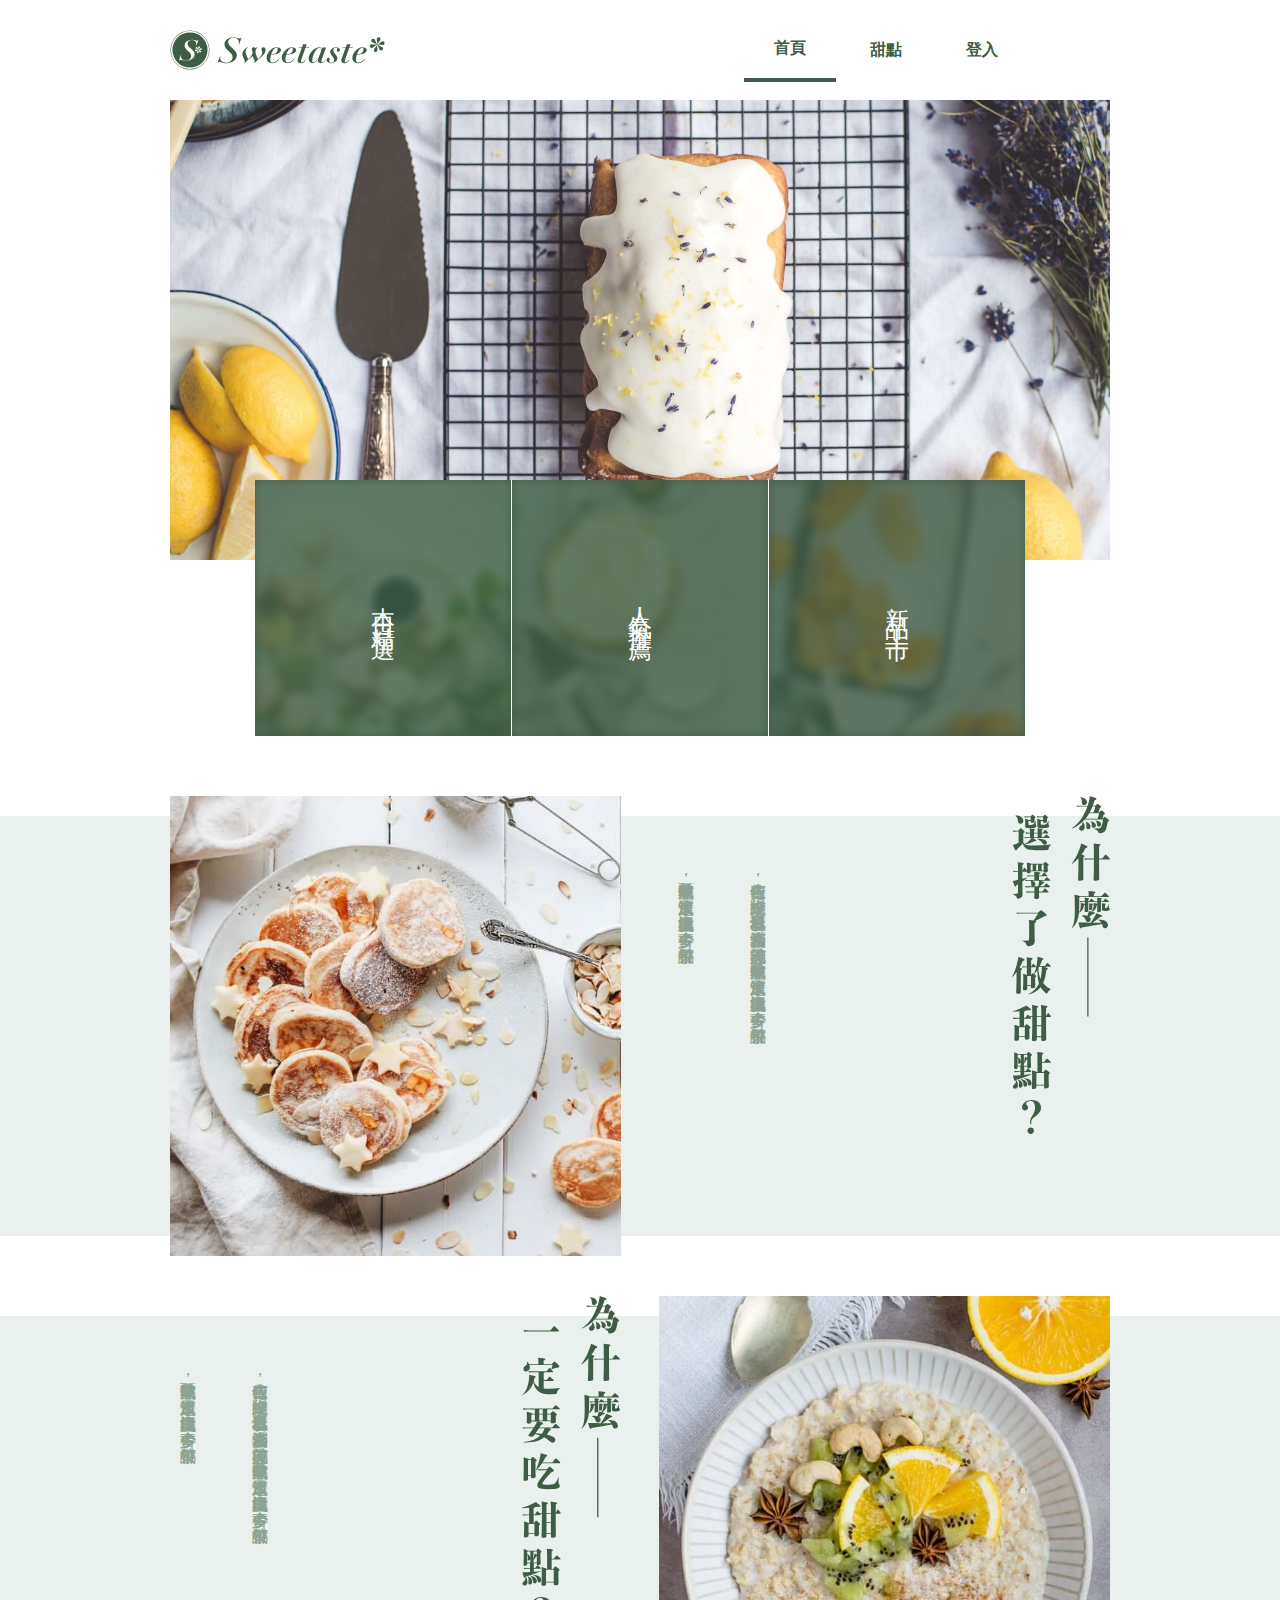
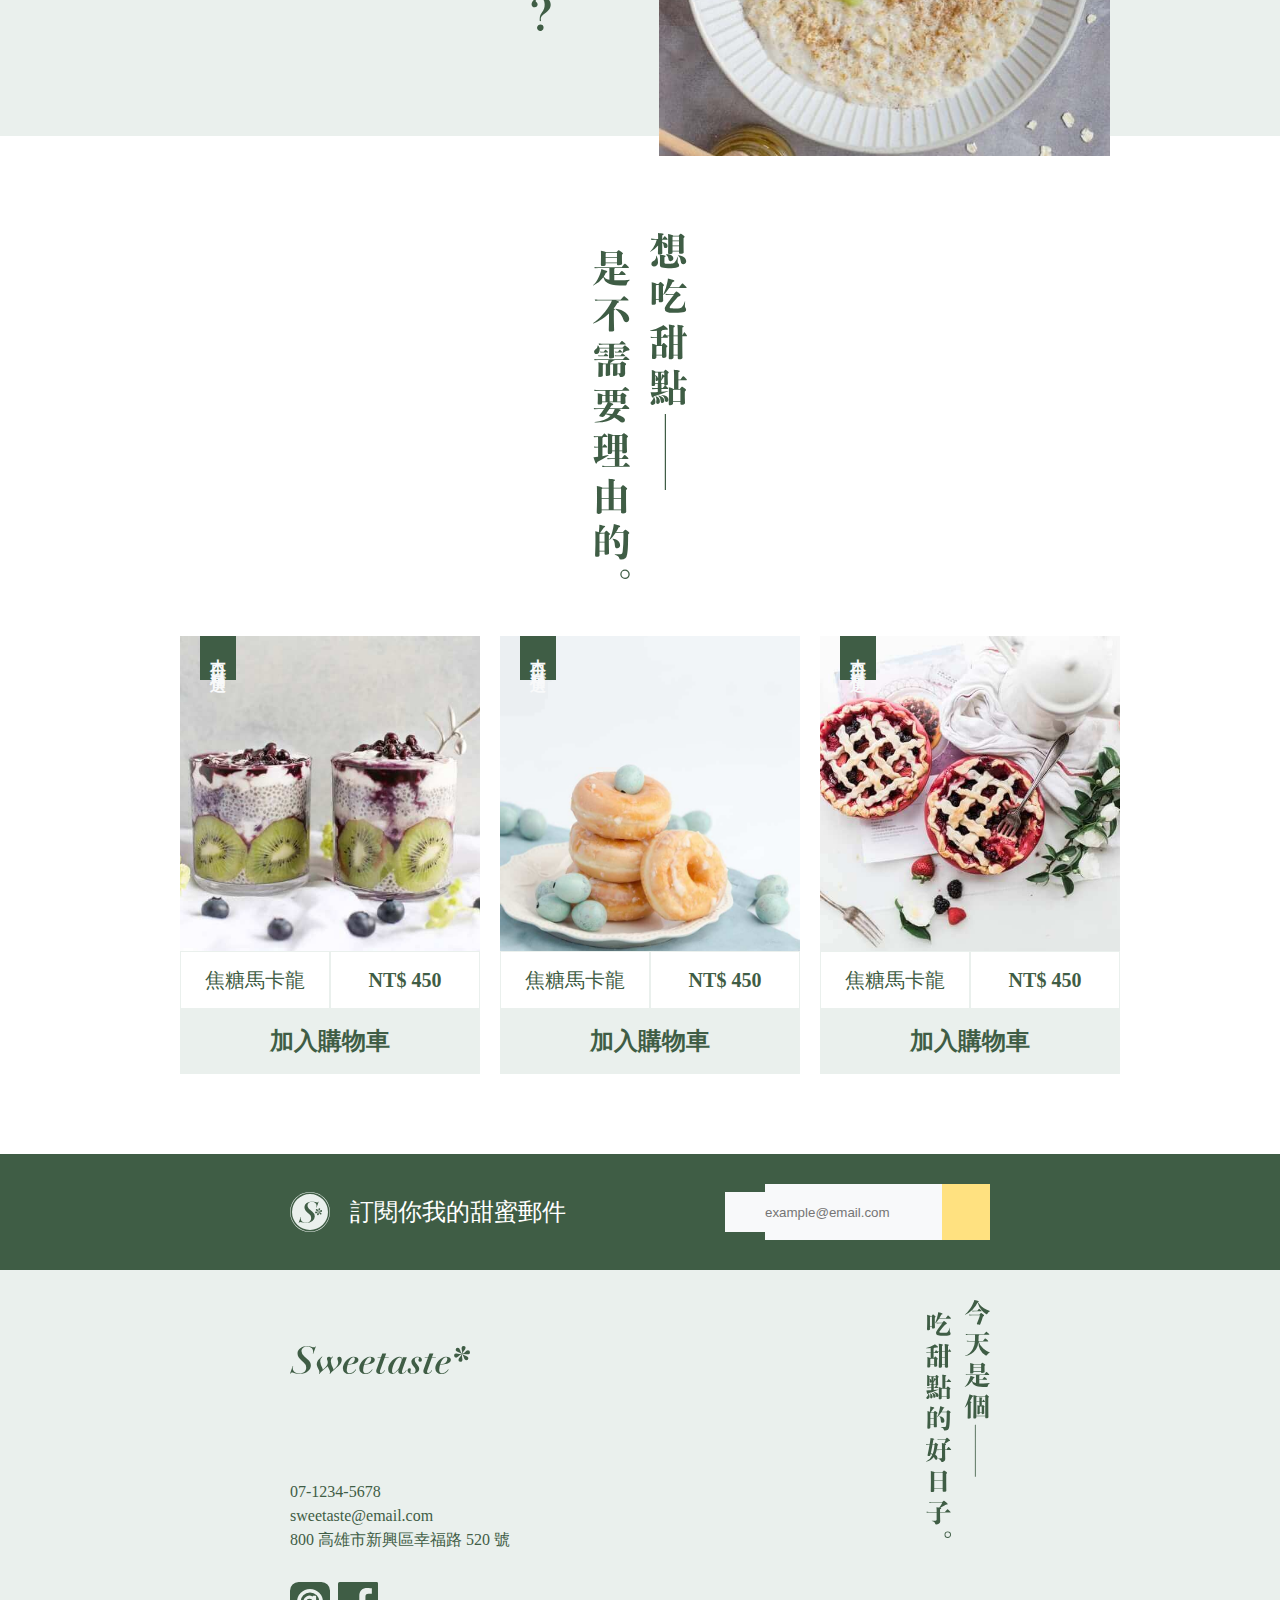
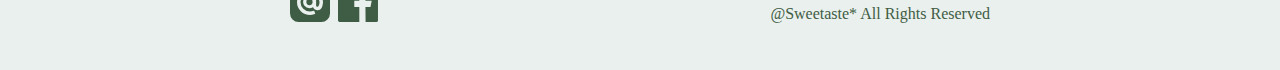
==== commit a5de2fe6: "調整細節" ====
--- a/index.html
+++ b/index.html
@@ -47,7 +47,7 @@
             <div class="container">
                 <div class="jumbotron"></div>
                 <ul class="blurBoxBar d-flex">
-                    <li class="blurBox blurBox_1 blurBoxActive">
+                    <li class="blurBox blurBox_1">
                         <div class="blurPic"></div>
                         <p>本日精選</p>
                     </li>
--- a/sass/stylesheets/main.css
+++ b/sass/stylesheets/main.css
@@ -180,12 +180,29 @@
   width: 100%;
 }
 /* line 81, ../sass/_checkout.sass */
+.formContent .formItem #cardId {
+  border-right: none;
+}
+/* line 83, ../sass/_checkout.sass */
+.formContent .formItem .cardIdIcon {
+  width: 60px;
+  height: 60px;
+  border-radius: nonepx;
+  display: flex;
+  justify-content: center;
+  align-items: center;
+  background-color: #EAF0ED;
+  border: 4px solid #3F5D45;
+  border-left: none;
+  box-sizing: border-box;
+}
+/* line 92, ../sass/_checkout.sass */
 .formContent .padding-b {
   margin-bottom: 30px;
   border: 4px solid #3F5D45;
 }
 
-/* line 85, ../sass/_checkout.sass */
+/* line 96, ../sass/_checkout.sass */
 .formSubmit {
   width: 100%;
   height: 65px;
@@ -197,23 +214,23 @@
   transition: 0.3s;
   border: none;
 }
-/* line 95, ../sass/_checkout.sass */
+/* line 106, ../sass/_checkout.sass */
 .formSubmit:hover {
   background-color: #ffd430;
   transform: scale(1.03, 1.03);
   box-shadow: 0px 0px 20px rgba(0, 0, 0, 0.3);
   transition: 0.5s;
 }
-/* line 99, ../sass/_checkout.sass */
+/* line 110, ../sass/_checkout.sass */
 .formSubmit:active {
   transform: scale(1, 1);
 }
 
-/* line 102, ../sass/_checkout.sass */
+/* line 113, ../sass/_checkout.sass */
 .orderInf {
   margin-left: 20px;
 }
-/* line 105, ../sass/_checkout.sass */
+/* line 116, ../sass/_checkout.sass */
 .orderInf .orderSummary .orderInfTitle, .orderInf .shoppingList .orderInfTitle {
   width: 300px;
   height: 65px;
@@ -223,30 +240,30 @@
   font-weight: 700;
   background-color: #EAF0ED;
 }
-/* line 113, ../sass/_checkout.sass */
+/* line 124, ../sass/_checkout.sass */
 .orderInf .orderSummary .orderInfcard, .orderInf .shoppingList .orderInfcard {
   padding: 16px;
   border: 1px solid #EAF0ED;
 }
-/* line 116, ../sass/_checkout.sass */
+/* line 127, ../sass/_checkout.sass */
 .orderInf .orderSummary .orderInfcard .orderInfText, .orderInf .shoppingList .orderInfcard .orderInfText {
   line-height: 20px;
 }
-/* line 118, ../sass/_checkout.sass */
+/* line 129, ../sass/_checkout.sass */
 .orderInf .orderSummary .orderInfcard .total, .orderInf .shoppingList .orderInfcard .total {
   font-size: 20px;
   font-weight: 700;
   padding-top: 16px;
 }
-/* line 122, ../sass/_checkout.sass */
+/* line 133, ../sass/_checkout.sass */
 .orderInf .shoppingList {
   margin-top: 20px;
 }
-/* line 124, ../sass/_checkout.sass */
+/* line 135, ../sass/_checkout.sass */
 .orderInf .shoppingList .shoppingItem_mid {
   padding: 16px 0;
 }
-/* line 127, ../sass/_checkout.sass */
+/* line 138, ../sass/_checkout.sass */
 .orderInf .shoppingList .shoppingItem .shoppingItemPic {
   width: 120px;
   height: 80px;
@@ -255,30 +272,30 @@
   background-size: cover;
   background-repeat: no-repeat;
 }
-/* line 132, ../sass/_checkout.sass */
+/* line 143, ../sass/_checkout.sass */
 .orderInf .shoppingList .shoppingItem .shoppingItemPic_1 {
   background-image: url(../../img/x_6.jpg);
 }
-/* line 134, ../sass/_checkout.sass */
+/* line 145, ../sass/_checkout.sass */
 .orderInf .shoppingList .shoppingItem .shoppingItemPic_2 {
   background-image: url(../../img/home_product_2.jpg);
 }
-/* line 136, ../sass/_checkout.sass */
+/* line 147, ../sass/_checkout.sass */
 .orderInf .shoppingList .shoppingItem .shoppingItemPic_3 {
   background-image: url(../../img/cart_3.jpg);
 }
-/* line 140, ../sass/_checkout.sass */
+/* line 151, ../sass/_checkout.sass */
 .orderInf .shoppingList .shoppingItem .shoppingItemInf .shoppingItemName {
   font-size: 16px;
 }
-/* line 142, ../sass/_checkout.sass */
+/* line 153, ../sass/_checkout.sass */
 .orderInf .shoppingList .shoppingItem .shoppingItemMoney {
   text-align: center;
   font-weight: 700;
   padding: 8px;
 }
 
-/* line 146, ../sass/_checkout.sass */
+/* line 157, ../sass/_checkout.sass */
 .pInvoiceCheckbox {
   text-align: right;
   box-sizing: border-box;
@@ -288,40 +305,40 @@
   align-items: center;
   font-size: 16px !important;
 }
-/* line 154, ../sass/_checkout.sass */
+/* line 165, ../sass/_checkout.sass */
 .pInvoiceCheckbox input[type="checkbox"] {
   width: 16px !important;
   height: 16px !important;
 }
 
-/* line 157, ../sass/_checkout.sass */
+/* line 168, ../sass/_checkout.sass */
 .invoiceInput1, .invoiceInput2 {
   display: none;
 }
 
-/* line 160, ../sass/_checkout.sass */
+/* line 171, ../sass/_checkout.sass */
 #eInvoice:checked .eInvoice {
   background-color: #fff;
 }
 
-/* line 163, ../sass/_checkout.sass */
+/* line 174, ../sass/_checkout.sass */
 #pInvoice:checked .pInvoice {
   background-color: #fff;
 }
 
-/* line 165, ../sass/_checkout.sass */
+/* line 176, ../sass/_checkout.sass */
 .invoiceInput1:checked ~ .switchBar > .eInvoice, .invoiceInput2:checked ~ .switchBar > .pInvoice {
   background-color: #fff;
   color: #3F5D45;
 }
 
-/* line 168, ../sass/_checkout.sass */
+/* line 179, ../sass/_checkout.sass */
 .invoiceInput1:checked ~ div.checkForShow1, .invoiceInput2:checked ~ .checkForShow2 {
   display: block;
   width: 100%;
 }
 
-/* line 171, ../sass/_checkout.sass */
+/* line 182, ../sass/_checkout.sass */
 .eInvoice, .pInvoice {
   text-align: center;
   padding: 8px !important;
@@ -334,45 +351,45 @@
   font-weight: 700;
   transition: 0.3s;
 }
-/* line 182, ../sass/_checkout.sass */
+/* line 193, ../sass/_checkout.sass */
 .eInvoice:hover, .pInvoice:hover {
   background-color: #8DA291;
 }
 
-/* line 184, ../sass/_checkout.sass */
+/* line 195, ../sass/_checkout.sass */
 .checkForShow1, .checkForShow2 {
   display: none;
 }
 
-/* line 190, ../sass/_checkout.sass */
+/* line 201, ../sass/_checkout.sass */
 .sucPage .jumbotron {
   background-image: url(../../img/checkout.jpg);
 }
-/* line 192, ../sass/_checkout.sass */
+/* line 203, ../sass/_checkout.sass */
 .sucPage .jumbotron .progressBar {
   width: 180px;
   background-color: transparent;
 }
-/* line 195, ../sass/_checkout.sass */
+/* line 206, ../sass/_checkout.sass */
 .sucPage .jumbotron .progressBar .progressLine {
   border-bottom: 1px solid #3F5D45;
 }
-/* line 197, ../sass/_checkout.sass */
+/* line 208, ../sass/_checkout.sass */
 .sucPage .jumbotron .progressBar > .cricle {
   border-radius: 50px;
   color: #3F5D45;
   justify-content: center;
   border: none;
 }
-/* line 202, ../sass/_checkout.sass */
+/* line 213, ../sass/_checkout.sass */
 .sucPage .jumbotron .progressBar > .cricle .criclePoint {
   background-color: transparent;
 }
-/* line 204, ../sass/_checkout.sass */
+/* line 215, ../sass/_checkout.sass */
 .sucPage .jumbotron .continueShopping {
   max-width: 300px;
 }
-/* line 206, ../sass/_checkout.sass */
+/* line 217, ../sass/_checkout.sass */
 .sucPage .jumbotron .paySuc {
   min-height: 45px;
   margin-top: 20px;
@@ -385,12 +402,12 @@
   background-size: contain;
 }
 
-/* line 214, ../sass/_checkout.sass */
+/* line 225, ../sass/_checkout.sass */
 .rwd-d-show {
   display: block;
 }
 
-/* line 216, ../sass/_checkout.sass */
+/* line 227, ../sass/_checkout.sass */
 .rwd-d-none {
   display: none !important;
   max-width: 480px;
@@ -398,45 +415,45 @@
 }
 
 @media screen and (max-width: 768px) {
-  /* line 223, ../sass/_checkout.sass */
+  /* line 234, ../sass/_checkout.sass */
   .orderInf {
     display: none;
   }
 
-  /* line 225, ../sass/_checkout.sass */
+  /* line 236, ../sass/_checkout.sass */
   .formArea {
     padding: 5%;
   }
 
-  /* line 227, ../sass/_checkout.sass */
+  /* line 238, ../sass/_checkout.sass */
   .checkoutContainer {
     padding-bottom: 0;
   }
 }
 @media screen and (max-width: 680px) {
-  /* line 230, ../sass/_checkout.sass */
+  /* line 241, ../sass/_checkout.sass */
   .formArea {
     padding: 30px !important;
   }
 
-  /* line 233, ../sass/_checkout.sass */
+  /* line 244, ../sass/_checkout.sass */
   .sucPage .jumbotron {
     margin-bottom: 0 !important;
     height: 520px !important;
   }
 }
 @media screen and (max-width: 480px) {
-  /* line 237, ../sass/_checkout.sass */
+  /* line 248, ../sass/_checkout.sass */
   .rwd-d-show {
     display: none !important;
   }
 
-  /* line 239, ../sass/_checkout.sass */
+  /* line 250, ../sass/_checkout.sass */
   .rwd-d-none {
     display: block !important;
   }
 
-  /* line 241, ../sass/_checkout.sass */
+  /* line 252, ../sass/_checkout.sass */
   .formArea {
     padding: 20px !important;
   }
@@ -473,54 +490,59 @@
   margin-bottom: 8px;
   box-sizing: border-box;
 }
-/* line 28, ../sass/_login.sass */
-.loginContainer .loginForm .formArea .formItem > input {
-  width: 100% !important;
-  padding: 0;
-}
-/* line 32, ../sass/_login.sass */
-.loginContainer .loginForm .formArea .remember {
-  font-size: 16px;
-}
-/* line 34, ../sass/_login.sass */
-.loginContainer .loginForm .formArea .inputIcon {
+/* line 29, ../sass/_login.sass */
+.loginContainer .loginForm .formArea .formItem .inputIcon {
   border: 4px solid #3F5D45;
   border-right: 0;
   background-color: #EAF0ED;
   height: 60px;
-}
-/* line 39, ../sass/_login.sass */
+  color: #3F5D45;
+}
+/* line 35, ../sass/_login.sass */
+.loginContainer .loginForm .formArea .formItem .loginInputLabel {
+  display: flex !important;
+}
+/* line 37, ../sass/_login.sass */
+.loginContainer .loginForm .formArea .formItem .loginInputLabel > input {
+  width: 100% !important;
+  padding: 0;
+}
+/* line 40, ../sass/_login.sass */
+.loginContainer .loginForm .formArea .remember {
+  font-size: 16px;
+}
+/* line 42, ../sass/_login.sass */
 .loginContainer .loginForm .formArea input[type="text"] {
   border-left: 0;
   min-width: 250px;
 }
-/* line 42, ../sass/_login.sass */
+/* line 45, ../sass/_login.sass */
 .loginContainer .loginForm .formArea input[type="checkbox"] {
   width: 16px;
   height: 16px;
   border-radius: nonepx;
 }
 
-/* line 45, ../sass/_login.sass */
+/* line 47, ../sass/_login.sass */
 .communityform {
   height: 350px;
   background-color: #EAF0ED;
   color: #8DA291;
 }
-/* line 49, ../sass/_login.sass */
+/* line 51, ../sass/_login.sass */
 .communityform .communityAccount {
   padding: 40px 30px;
   justify-content: center;
   margin: auto;
 }
-/* line 53, ../sass/_login.sass */
+/* line 55, ../sass/_login.sass */
 .communityform .communityAccount .communitTitle {
   font-size: 24px;
   text-align: center;
   padding-bottom: 32px;
 }
 
-/* line 58, ../sass/_login.sass */
+/* line 60, ../sass/_login.sass */
 .communitItem {
   background-color: #fff;
   height: 56px;
@@ -532,129 +554,129 @@
   background-size: cover;
   background-repeat: no-repeat;
 }
-/* line 66, ../sass/_login.sass */
+/* line 68, ../sass/_login.sass */
 .communitItem:hover {
   box-shadow: 0 5px 15px rgba(0, 0, 0, 0.3);
   background-color: #3F5D45;
   transform: scale(1.05, 1.05);
 }
 
-/* line 70, ../sass/_login.sass */
+/* line 72, ../sass/_login.sass */
 .hideCommunityBar {
   display: none !important;
 }
 
-/* line 72, ../sass/_login.sass */
+/* line 74, ../sass/_login.sass */
 .md-communitBox {
   min-width: 0;
   width: 100%;
   display: block;
 }
 
-/* line 76, ../sass/_login.sass */
+/* line 78, ../sass/_login.sass */
 .communitItem_1 {
   background-image: url(../../img/icon/ic-facebook-logotype.svg);
   background-size: auto 20px;
 }
 
-/* line 80, ../sass/_login.sass */
+/* line 82, ../sass/_login.sass */
 .communitItem_2 {
   background-image: url(../../img/icon/ic-google.svg);
   background-size: auto 32px;
 }
 
-/* line 83, ../sass/_login.sass */
+/* line 85, ../sass/_login.sass */
 .communitItem_3 {
   background-image: url(../../img/icon/ic-yahoo.svg);
   background-size: auto 24px;
 }
 
 @media screen and (max-width: 768px) {
-  /* line 89, ../sass/_login.sass */
+  /* line 91, ../sass/_login.sass */
   .hideCommunityBar {
     display: block !important;
   }
 
-  /* line 91, ../sass/_login.sass */
+  /* line 93, ../sass/_login.sass */
   .loginContainer {
     margin-bottom: 0;
   }
 
-  /* line 95, ../sass/_login.sass */
+  /* line 96, ../sass/_login.sass */
   .loginContainer .formArea {
     height: auto !important;
     padding: 30px 0 10px 0 !important;
   }
-  /* line 98, ../sass/_login.sass */
+  /* line 99, ../sass/_login.sass */
   .loginContainer .formItem {
     padding: 0 30px;
   }
-  /* line 100, ../sass/_login.sass */
+  /* line 101, ../sass/_login.sass */
   .loginContainer .formItem:first-child {
     padding: 30px;
     background-color: #EAF0ED;
     height: 116px;
     margin-bottom: 28px !important;
   }
-  /* line 105, ../sass/_login.sass */
+  /* line 106, ../sass/_login.sass */
   .loginContainer .formItem:first-child .communityBar {
     width: 100% !important;
   }
-  /* line 107, ../sass/_login.sass */
+  /* line 108, ../sass/_login.sass */
   .loginContainer .formItem:first-child .communityBar .md-communitBox {
     box-sizing: border-box;
     margin: 0;
     border: 1px solid #EAF0ED;
   }
 
-  /* line 112, ../sass/_login.sass */
+  /* line 113, ../sass/_login.sass */
   .communityform {
     display: none;
   }
 
-  /* line 114, ../sass/_login.sass */
+  /* line 115, ../sass/_login.sass */
   .loginForm {
     max-width: 100%;
     width: 100% !important;
   }
-  /* line 117, ../sass/_login.sass */
+  /* line 118, ../sass/_login.sass */
   .loginForm .formContent {
     width: 100%;
   }
 }
 @media screen and (max-width: 680px) {
-  /* line 120, ../sass/_login.sass */
+  /* line 121, ../sass/_login.sass */
   .communitItem_1 {
     background-size: auto 18px;
   }
 
-  /* line 122, ../sass/_login.sass */
+  /* line 123, ../sass/_login.sass */
   .communitItem_2 {
     background-size: auto 24px;
   }
 
-  /* line 124, ../sass/_login.sass */
+  /* line 125, ../sass/_login.sass */
   .communitItem_3 {
     background-size: auto 20px;
   }
 }
 @media screen and (max-width: 480px) {
-  /* line 127, ../sass/_login.sass */
+  /* line 128, ../sass/_login.sass */
   .communitItem_1 {
     background-size: auto 14px;
   }
 
-  /* line 129, ../sass/_login.sass */
+  /* line 130, ../sass/_login.sass */
   .communitItem_2 {
     background-size: auto 20px;
   }
 
-  /* line 131, ../sass/_login.sass */
+  /* line 132, ../sass/_login.sass */
   .communitItem_3 {
     background-size: auto 16px;
   }
 
-  /* line 134, ../sass/_login.sass */
+  /* line 135, ../sass/_login.sass */
   .formItem input[type="text"] {
     min-width: 0 !important;
   }
@@ -1299,15 +1321,15 @@
   border-radius: nonepx;
 }
 /* line 36, ../sass/_home.sass */
-.homePage .blurBoxBar .blurBox.blurBoxActive, .homePage .blurBoxBar .blurBox:hover {
+.homePage .blurBoxBar .blurBox:hover {
   background-color: #FFE180;
   color: #3F5D45;
   font-weight: 700;
 }
 /* line 40, ../sass/_home.sass */
-.homePage .blurBoxBar .blurBox.blurBoxActive .blurPic, .homePage .blurBoxBar .blurBox:hover .blurPic {
+.homePage .blurBoxBar .blurBox:hover .blurPic {
   filter: blur(1px) opacity(20%);
-  transform: scale(1.2, 1.2) rotate(30deg);
+  transform: scale(1.2, 1.2) rotate(10deg);
 }
 /* line 44, ../sass/_home.sass */
 .homePage .blurBoxBar .blurBox_1 .blurPic {
@@ -1326,7 +1348,7 @@
 .homePage .blurBoxBar .blurBox_3 .blurPic {
   background-image: url(../../img/home_sheBox_3.jpg);
 }
-/* line 55, ../sass/_home.sass */
+/* line 54, ../sass/_home.sass */
 .homePage .md-imageWellTitle {
   height: 120px;
   width: 100%;
@@ -1335,25 +1357,25 @@
   background-size: auto 50%;
   background-repeat: no-repeat;
 }
-/* line 60, ../sass/_home.sass */
+/* line 59, ../sass/_home.sass */
 .homePage .md-imageWellTitle_3 {
   background-image: url(../../img/icon/s_NoReason-r.svg);
 }
-/* line 62, ../sass/_home.sass */
+/* line 61, ../sass/_home.sass */
 .homePage .imageWell {
   background-color: #EAF0ED;
   height: 420px;
   margin-bottom: 80px;
 }
-/* line 66, ../sass/_home.sass */
+/* line 65, ../sass/_home.sass */
 .homePage .imageWell .md-imageWellTitle_1 {
   background-image: url(../../img/icon/s_whyDo-r.svg);
 }
-/* line 68, ../sass/_home.sass */
+/* line 67, ../sass/_home.sass */
 .homePage .imageWell .md-imageWellTitle_2 {
   background-image: url(../../img/icon/s_why-r.svg);
 }
-/* line 71, ../sass/_home.sass */
+/* line 70, ../sass/_home.sass */
 .homePage .imageWell .imagePic {
   background-position: center center;
   background-size: cover;
@@ -1361,15 +1383,15 @@
   height: 460px;
   width: 48%;
 }
-/* line 75, ../sass/_home.sass */
+/* line 74, ../sass/_home.sass */
 .homePage .imageWell .imagePic_1 {
   background-image: url(../../img/home_leftPic.jpg);
 }
-/* line 77, ../sass/_home.sass */
+/* line 76, ../sass/_home.sass */
 .homePage .imageWell .imagePic_2 {
   background-image: url(../../img/home_rightPic.jpg);
 }
-/* line 79, ../sass/_home.sass */
+/* line 78, ../sass/_home.sass */
 .homePage .imageWell .imageInf {
   background-position: 100% 0%;
   background-size: 20%;
@@ -1386,11 +1408,11 @@
   color: #8DA291;
   align-items: flex-end;
 }
-/* line 92, ../sass/_home.sass */
+/* line 91, ../sass/_home.sass */
 .homePage .imageWell_2 {
   margin-bottom: 40px;
 }
-/* line 94, ../sass/_home.sass */
+/* line 93, ../sass/_home.sass */
 .homePage .imageWell_2 .imageInf {
   background-position: 90% 0%;
   background-size: 20%;
@@ -1398,45 +1420,45 @@
   padding-left: 0;
   background-image: url(../../img/icon/l_why.svg);
 }
-/* line 99, ../sass/_home.sass */
+/* line 98, ../sass/_home.sass */
 .homePage .midSlogan .jumbotron {
   background-position: center;
   background-size: 10%;
   background-repeat: no-repeat;
   background-image: url(../../img/icon/s_NoReason.svg);
 }
-/* line 102, ../sass/_home.sass */
+/* line 101, ../sass/_home.sass */
 .homePage .productListArea {
   margin: 0;
 }
-/* line 104, ../sass/_home.sass */
+/* line 103, ../sass/_home.sass */
 .homePage .productListArea .container {
   padding: 0;
 }
 
 @media screen and (max-width: 768px) {
-  /* line 110, ../sass/_home.sass */
+  /* line 109, ../sass/_home.sass */
   .homePage .blurBoxBar {
     transform: translateY(0);
   }
-  /* line 112, ../sass/_home.sass */
+  /* line 111, ../sass/_home.sass */
   .homePage .imageWell {
     height: auto;
     margin-bottom: 0;
     background-color: #F8F9Fa;
   }
-  /* line 116, ../sass/_home.sass */
+  /* line 115, ../sass/_home.sass */
   .homePage .imageWell > .container {
     display: flex;
     flex-direction: column;
   }
-  /* line 119, ../sass/_home.sass */
+  /* line 118, ../sass/_home.sass */
   .homePage .imageWell > .container .imagePic {
     width: 100%;
     min-height: 250px;
     height: auto;
   }
-  /* line 123, ../sass/_home.sass */
+  /* line 122, ../sass/_home.sass */
   .homePage .imageWell > .container .imageInf {
     background-color: #EAF0ED;
     height: auto;
@@ -1446,118 +1468,46 @@
     width: 100%;
     padding: 30px 10%;
   }
-  /* line 131, ../sass/_home.sass */
+  /* line 130, ../sass/_home.sass */
   .homePage .md-imageWellTitle {
     display: block !important;
   }
-  /* line 134, ../sass/_home.sass */
+  /* line 133, ../sass/_home.sass */
   .homePage .midSlogan .jumbotron {
     display: none;
   }
 }
 @media screen and (max-width: 680px) {
-  /* line 139, ../sass/_home.sass */
+  /* line 138, ../sass/_home.sass */
   .homePage .blurBoxBar .blurBox {
     height: 180px;
     font-size: 20px;
   }
 }
-/* line 26, ../sass/main.sass */
-body, html {
-  font-family: Microsoft JhengHei;
-  color: #3F5D45;
-}
-
-/* line 32, ../sass/main.sass */
-a:link, a:visited, a:active {
-  text-decoration: none;
-  color: #3F5D45 !important;
-}
-
-/* line 35, ../sass/main.sass */
-.flex-start {
-  align-items: flex-start;
-}
-
-/* line 37, ../sass/main.sass */
-.flex-wrap {
-  flex-wrap: wrap;
-}
-
-/* line 39, ../sass/main.sass */
-.w-50 {
-  width: 50%;
-}
-
-/* line 41, ../sass/main.sass */
-.w-100 {
-  width: 100% !important;
-}
-
-/* line 43, ../sass/main.sass */
-.h-100 {
-  height: 100% !important;
-}
-
-/* line 45, ../sass/main.sass */
-.container {
-  max-width: 960px;
-  padding: 0 10px;
-  margin: 0 auto;
-  box-sizing: border-box;
-  height: 100%;
-}
-
-/* line 51, ../sass/main.sass */
-.footerContainer {
-  max-width: 720px;
-}
-
-/* line 53, ../sass/main.sass */
-.d-flex {
-  display: flex;
-  align-items: center;
-}
-
-/* line 56, ../sass/main.sass */
-.flex-between {
-  justify-content: space-between;
-}
-
-/* line 58, ../sass/main.sass */
-.flex-column {
-  flex-direction: column;
-}
-
-/* line 60, ../sass/main.sass */
-.row-reverse {
-  flex-direction: row-reverse;
-}
-
-/* line 63, ../sass/main.sass */
+/* line 1, ../sass/_general.sass */
 nav {
   min-height: 100px;
   display: flex;
   position: relative;
 }
-/* line 67, ../sass/main.sass */
+/* line 5, ../sass/_general.sass */
 nav .hamburgerCheckBox {
   display: none;
 }
-/* line 69, ../sass/main.sass */
+/* line 7, ../sass/_general.sass */
 nav .hamburgerCheckBox:checked ~ .hamburgerBtnList {
   display: block;
 }
-/* line 71, ../sass/main.sass */
+/* line 9, ../sass/_general.sass */
 nav .hamburgerCheckBox:checked ~ .hamburgerBtn {
   background-color: #EAF0ED;
 }
-/* line 73, ../sass/main.sass */
+/* line 11, ../sass/_general.sass */
 nav .hamburgerBtn {
   font-size: 24px;
   display: none;
 }
-/* line 76, ../sass/main.sass */
+/* line 14, ../sass/_general.sass */
 nav .hamburgerBtnList {
   box-shadow: 5px 0 8px rgba(0, 0, 0, 0.2);
   display: none;
@@ -1571,7 +1521,7 @@
   z-index: 100;
   height: 90vh;
 }
-/* line 89, ../sass/main.sass */
+/* line 27, ../sass/_general.sass */
 nav .hamburgerBtnList .hamburgerItem a {
   display: block;
   padding: 20px;
@@ -1579,21 +1529,21 @@
   text-align: center;
   transition: 0.3s;
 }
-/* line 95, ../sass/main.sass */
+/* line 33, ../sass/_general.sass */
 nav .hamburgerBtnList .hamburgerItem a:hover {
   background-color: #FFE180;
 }
-/* line 97, ../sass/main.sass */
+/* line 35, ../sass/_general.sass */
 nav .hamburgerBtnList .hamburgerItem a:active {
   transform: scale(1.05, 1.05);
 }
-/* line 100, ../sass/main.sass */
+/* line 37, ../sass/_general.sass */
 nav .navLogo {
   width: 100%;
   height: 100%;
   border-radius: nonepx;
 }
-/* line 102, ../sass/main.sass */
+/* line 39, ../sass/_general.sass */
 nav .navLogo a {
   min-width: 250px;
   display: block;
@@ -1603,16 +1553,16 @@
   background-repeat: no-repeat;
   cursor: pointer;
 }
-/* line 110, ../sass/main.sass */
+/* line 47, ../sass/_general.sass */
 nav .navLogo a h1 {
   text-indent: -9999px;
 }
-/* line 112, ../sass/main.sass */
+/* line 49, ../sass/_general.sass */
 nav .navPageArea {
   height: 100%;
   margin-left: auto;
 }
-/* line 115, ../sass/main.sass */
+/* line 52, ../sass/_general.sass */
 nav .navPageArea .navPageBtn {
   text-decoration: none;
   padding: 10px 30px;
@@ -1621,45 +1571,45 @@
   font-weight: 700;
   margin: 0 2px;
 }
-/* line 122, ../sass/main.sass */
+/* line 59, ../sass/_general.sass */
 nav .navPageArea .navPageBtn:hover {
   border-bottom: 4px solid #3F5D45;
   transition: 0.2s;
 }
-/* line 125, ../sass/main.sass */
+/* line 62, ../sass/_general.sass */
 nav .navPageArea .navPageBtn:active {
   transform: scale(1.05, 1.05);
 }
-/* line 127, ../sass/main.sass */
+/* line 64, ../sass/_general.sass */
 nav .navPageArea .navActive {
   border-bottom: 4px solid #3F5D45;
 }
-/* line 129, ../sass/main.sass */
+/* line 66, ../sass/_general.sass */
 nav .cartBtn {
   padding: 30px 30px 30px 50px;
   font-size: 24px;
   box-sizing: border-box;
   position: relative;
 }
-/* line 134, ../sass/main.sass */
+/* line 71, ../sass/_general.sass */
 nav .cartBtn i {
   transition: 0.3s;
 }
-/* line 137, ../sass/main.sass */
+/* line 74, ../sass/_general.sass */
 nav .cartBtn:hover i {
   color: #ffd430;
   transform: scale(1.2, 1.2) rotate(-360deg);
 }
-/* line 140, ../sass/main.sass */
+/* line 77, ../sass/_general.sass */
 nav .cartBtn:hover:after {
   display: block;
   opacity: 1;
 }
-/* line 144, ../sass/main.sass */
+/* line 81, ../sass/_general.sass */
 nav .cartBtn:hover:active i {
   transform: scale(0.9, 0.9);
 }
-/* line 147, ../sass/main.sass */
+/* line 83, ../sass/_general.sass */
 nav .cartBtn:after {
   position: absolute;
   display: none;
@@ -1679,7 +1629,7 @@
   background-color: #EAF0ED;
 }
 
-/* line 165, ../sass/main.sass */
+/* line 100, ../sass/_general.sass */
 .inputIcon {
   height: 100%;
   padding: 16px 20px;
@@ -1689,7 +1639,7 @@
   outline: none;
 }
 
-/* line 172, ../sass/main.sass */
+/* line 107, ../sass/_general.sass */
 .footerEmailArea {
   background-color: #3F5D45;
   color: #fff;
@@ -1697,11 +1647,11 @@
   padding: 30px 0;
   box-sizing: border-box;
 }
-/* line 178, ../sass/main.sass */
+/* line 113, ../sass/_general.sass */
 .footerEmailArea p {
   font-size: 24px;
 }
-/* line 180, ../sass/main.sass */
+/* line 115, ../sass/_general.sass */
 .footerEmailArea .footerEmailLogo {
   width: 40px;
   height: 40px;
@@ -1710,27 +1660,26 @@
   background-size: cover;
   background-image: url(../../img/icon/logo-light.svg);
 }
-/* line 185, ../sass/main.sass */
+/* line 120, ../sass/_general.sass */
 .footerEmailArea .emailBar {
   height: 56px;
   color: #3F5D45;
 }
-/* line 188, ../sass/main.sass */
+/* line 123, ../sass/_general.sass */
 .footerEmailArea .emailBar > input {
   height: 56px;
   border: none;
   outline: none;
   padding: 0;
-  padding-left: 20px;
   background: #F8F9Fa;
   width: 100%;
 }
-/* line 196, ../sass/main.sass */
+/* line 130, ../sass/_general.sass */
 .footerEmailArea .emailIcon {
   padding: 20px;
   background: #F8F9Fa;
 }
-/* line 199, ../sass/main.sass */
+/* line 133, ../sass/_general.sass */
 .footerEmailArea .submit {
   height: 100%;
   padding: 16px 24px;
@@ -1740,23 +1689,23 @@
   cursor: pointer;
   transition: 0.3s;
 }
-/* line 207, ../sass/main.sass */
+/* line 141, ../sass/_general.sass */
 .footerEmailArea .submit:hover {
   background-color: #ffd430;
   box-shadow: 0 0 10px rgba(0, 0, 0, 0.3);
 }
-/* line 210, ../sass/main.sass */
+/* line 144, ../sass/_general.sass */
 .footerEmailArea .submit:active {
   transform: scale(1.03, 1.03);
 }
 
-/* line 212, ../sass/main.sass */
+/* line 146, ../sass/_general.sass */
 .footerInfArea {
   background-color: #EAF0ED;
   padding: 30px 0;
   color: #3F5D45;
 }
-/* line 216, ../sass/main.sass */
+/* line 150, ../sass/_general.sass */
 .footerInfArea .footerInf {
   background-image: url(../../img/icon/s_DessertDay.svg);
   background-repeat: no-repeat;
@@ -1764,7 +1713,7 @@
   background-position: 100% 0;
   min-height: 340px;
 }
-/* line 222, ../sass/main.sass */
+/* line 156, ../sass/_general.sass */
 .footerInfArea .footerInf .footerInfLogo {
   background-image: url(../../img/icon/logotype_s_dark.svg);
   background-repeat: no-repeat;
@@ -1773,15 +1722,15 @@
   min-height: 180px;
   background-position: 0 30%;
 }
-/* line 229, ../sass/main.sass */
+/* line 163, ../sass/_general.sass */
 .footerInfArea .footerInf > p {
   line-height: 24px;
 }
-/* line 231, ../sass/main.sass */
+/* line 165, ../sass/_general.sass */
 .footerInfArea .footerInf .communityBar {
   padding-top: 30px;
 }
-/* line 233, ../sass/main.sass */
+/* line 167, ../sass/_general.sass */
 .footerInfArea .footerInf .communityBar .communityIcon {
   width: 40px;
   height: 40px;
@@ -1789,26 +1738,26 @@
   cursor: pointer;
   margin-right: 8px;
 }
-/* line 237, ../sass/main.sass */
+/* line 171, ../sass/_general.sass */
 .footerInfArea .footerInf .communityBar .communityIcon_1 {
   background-image: url(../../img/icon/icon@.svg);
 }
-/* line 239, ../sass/main.sass */
+/* line 173, ../sass/_general.sass */
 .footerInfArea .footerInf .communityBar .communityIcon_2 {
   background-image: url(../../img/icon/iconfb.svg);
 }
-/* line 241, ../sass/main.sass */
+/* line 175, ../sass/_general.sass */
 .footerInfArea .footerInf .comInf {
   margin-left: auto;
   display: flex;
   align-items: flex-end;
 }
-/* line 245, ../sass/main.sass */
+/* line 179, ../sass/_general.sass */
 .footerInfArea .footerTril {
   display: flex;
 }
 
-/* line 248, ../sass/main.sass */
+/* line 182, ../sass/_general.sass */
 .jumbotron {
   background-position: center center;
   background-size: cover;
@@ -1818,80 +1767,80 @@
   justify-content: center;
 }
 
-/* line 253, ../sass/main.sass */
+/* line 187, ../sass/_general.sass */
 .moneyHideToggle {
   min-width: 140px;
 }
 
-/* line 257, ../sass/main.sass */
+/* line 191, ../sass/_general.sass */
 input[type="checkbox"] {
   transform: translateY(2px);
 }
 
 @media screen and (max-width: 992px) {
-  /* line 261, ../sass/main.sass */
+  /* line 197, ../sass/_general.sass */
   .navPageArea {
-    display: none;
-  }
-
-  /* line 263, ../sass/main.sass */
+    display: none !important;
+  }
+
+  /* line 199, ../sass/_general.sass */
   .navLogo {
     background-position: center center;
     justify-content: center;
   }
 
-  /* line 266, ../sass/main.sass */
+  /* line 202, ../sass/_general.sass */
   .hamburgerBtn {
     display: block !important;
     padding: 30px;
   }
-  /* line 269, ../sass/main.sass */
+  /* line 205, ../sass/_general.sass */
   .hamburgerBtn:hover {
     cursor: pointer;
   }
-  /* line 272, ../sass/main.sass */
+  /* line 208, ../sass/_general.sass */
   .hamburgerBtn:active i {
     transform: scale(1.05, 1.05);
   }
 }
 @media screen and (max-width: 768px) {
-  /* line 275, ../sass/main.sass */
+  /* line 211, ../sass/_general.sass */
   .container {
     padding: 0;
   }
 
-  /* line 277, ../sass/main.sass */
+  /* line 213, ../sass/_general.sass */
   .footerContainer {
     flex-direction: column;
   }
 
-  /* line 279, ../sass/main.sass */
+  /* line 215, ../sass/_general.sass */
   .emailBar {
     margin-top: 30px;
   }
 
-  /* line 282, ../sass/main.sass */
+  /* line 218, ../sass/_general.sass */
   .navLogo a {
     min-width: 0;
     background-position: center;
   }
 
-  /* line 285, ../sass/main.sass */
+  /* line 221, ../sass/_general.sass */
   .footerInfArea {
     padding: 30px;
   }
 }
 @media screen and (max-width: 680px) {
-  /* line 289, ../sass/main.sass */
+  /* line 225, ../sass/_general.sass */
   nav {
     min-height: 84px;
   }
-  /* line 292, ../sass/main.sass */
+  /* line 228, ../sass/_general.sass */
   nav .navLogo a {
     min-width: 150px;
   }
 
-  /* line 295, ../sass/main.sass */
+  /* line 231, ../sass/_general.sass */
   .navLogo a {
     background-image: url(../../img/icon/logotype_s_dark.svg) !important;
     background-position: center;
@@ -1900,35 +1849,106 @@
   }
 }
 @media screen and (max-width: 480px) {
-  /* line 302, ../sass/main.sass */
+  /* line 238, ../sass/_general.sass */
   .footerInf {
     background-image: none !important;
     min-height: 200px !important;
   }
-  /* line 305, ../sass/main.sass */
+  /* line 241, ../sass/_general.sass */
   .footerInf .footerInfLogo {
     height: 105px;
   }
 
-  /* line 307, ../sass/main.sass */
+  /* line 243, ../sass/_general.sass */
   .footerTril {
     flex-direction: column;
   }
-  /* line 309, ../sass/main.sass */
+  /* line 245, ../sass/_general.sass */
   .footerTril .comInf {
     margin: 0 !important;
     align-items: flex-start;
     padding-top: 20px;
   }
 
-  /* line 313, ../sass/main.sass */
+  /* line 249, ../sass/_general.sass */
   .footerInfLogo {
     min-height: 70px !important;
     background-position: auto 50%;
   }
 
-  /* line 316, ../sass/main.sass */
+  /* line 252, ../sass/_general.sass */
   .cartBtn {
     padding: 20px !important;
   }
 }
+/* line 24, ../sass/main.sass */
+body, html {
+  font-family: Microsoft JhengHei;
+  color: #3F5D45;
+}
+
+/* line 30, ../sass/main.sass */
+a:link, a:visited, a:active {
+  text-decoration: none;
+  color: #3F5D45 !important;
+}
+
+/* line 33, ../sass/main.sass */
+.flex-start {
+  align-items: flex-start;
+}
+
+/* line 35, ../sass/main.sass */
+.flex-wrap {
+  flex-wrap: wrap;
+}
+
+/* line 37, ../sass/main.sass */
+.w-50 {
+  width: 50%;
+}
+
+/* line 39, ../sass/main.sass */
+.w-100 {
+  width: 100% !important;
+}
+
+/* line 41, ../sass/main.sass */
+.h-100 {
+  height: 100% !important;
+}
+
+/* line 43, ../sass/main.sass */
+.container {
+  max-width: 960px;
+  padding: 0 10px;
+  margin: 0 auto;
+  box-sizing: border-box;
+  height: 100%;
+}
+
+/* line 49, ../sass/main.sass */
+.footerContainer {
+  max-width: 720px;
+}
+
+/* line 51, ../sass/main.sass */
+.d-flex {
+  display: flex;
+  align-items: center;
+}
+
+/* line 54, ../sass/main.sass */
+.flex-between {
+  justify-content: space-between;
+}
+
+/* line 56, ../sass/main.sass */
+.flex-column {
+  flex-direction: column;
+}
+
+/* line 58, ../sass/main.sass */
+.row-reverse {
+  flex-direction: row-reverse;
+}
